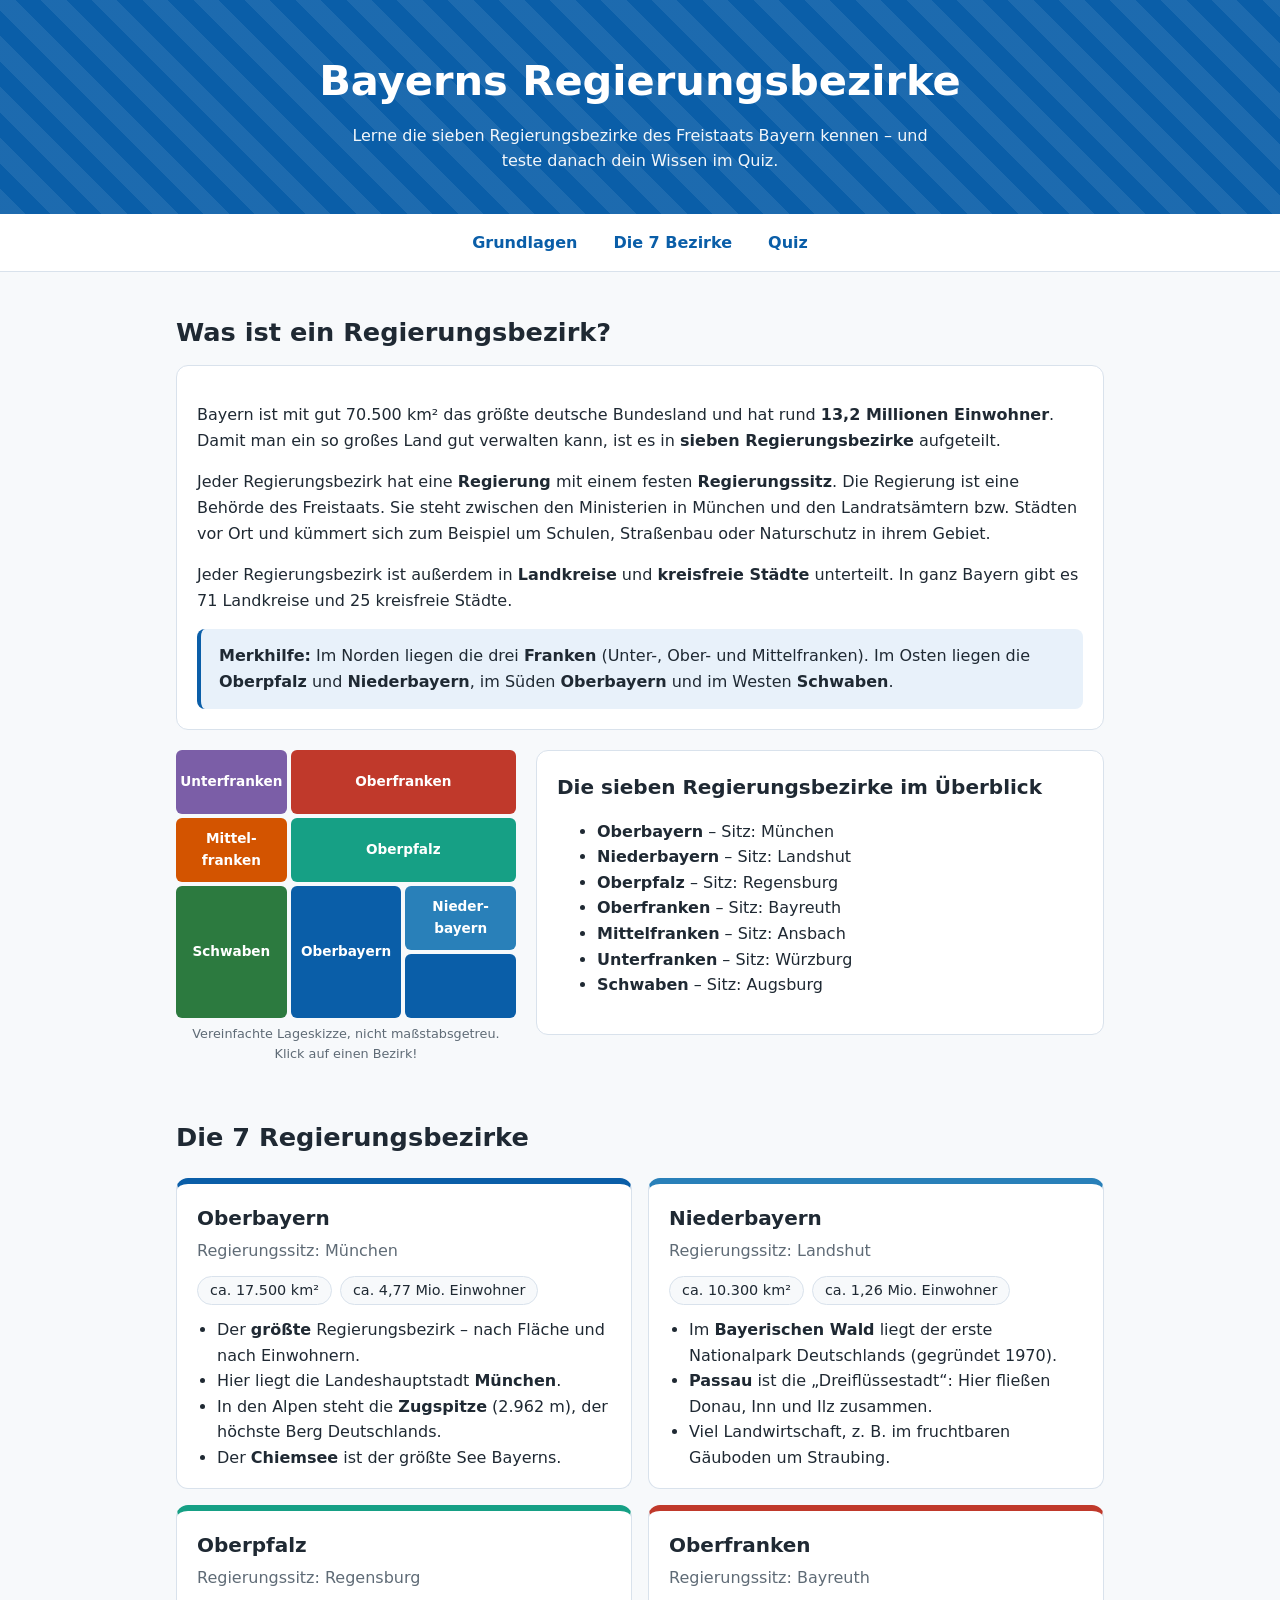
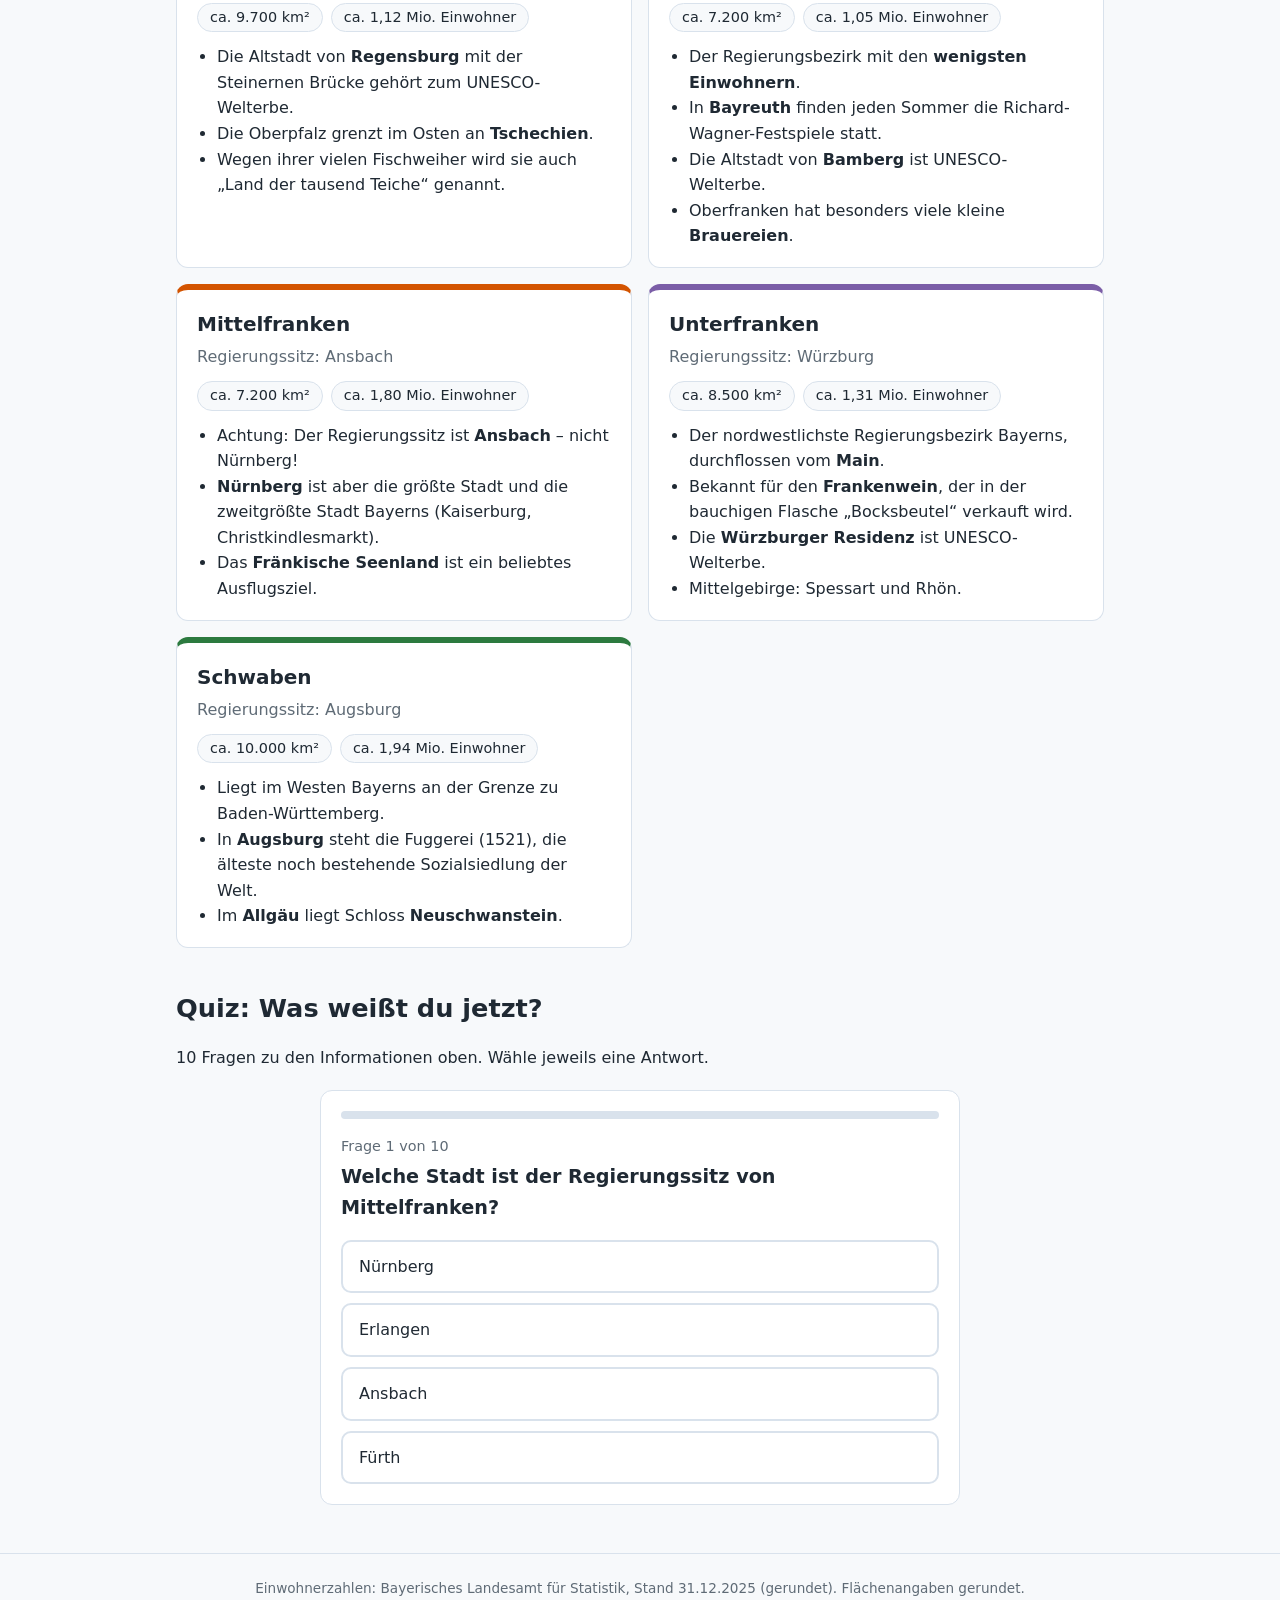
==== index.html @ 57250acf "Rename RegBez.html to index.html" ====
<!DOCTYPE html>
<html lang="de">
<head>
<meta charset="UTF-8">
<meta name="viewport" content="width=device-width, initial-scale=1">
<title>Bayerns Regierungsbezirke</title>
<style>
  :root {
    --blau: #0a5ea8;
    --blau-hell: #e8f1fa;
    --text: #1f2933;
    --grau: #5f6b76;
    --rand: #d9e2ec;
    --hintergrund: #f7f9fb;
    --karte: #ffffff;
    --richtig: #1e8e3e;
    --richtig-hell: #e6f4ea;
    --falsch: #c5221f;
    --falsch-hell: #fce8e6;
  }
  * { box-sizing: border-box; }
  body {
    margin: 0;
    font-family: system-ui, -apple-system, "Segoe UI", Roboto, sans-serif;
    color: var(--text);
    background: var(--hintergrund);
    line-height: 1.6;
  }
  header {
    background: var(--blau);
    background-image: repeating-linear-gradient(45deg, rgba(255,255,255,.08) 0 18px, transparent 18px 36px);
    color: #fff;
    padding: 48px 16px 40px;
    text-align: center;
  }
  header h1 { margin: 0 0 8px; font-size: clamp(1.8rem, 5vw, 2.6rem); }
  header p { margin: 0 auto; max-width: 620px; opacity: .95; }
  nav {
    position: sticky; top: 0; z-index: 10;
    background: #fff; border-bottom: 1px solid var(--rand);
    display: flex; justify-content: center; gap: 8px; padding: 10px 16px;
  }
  nav a {
    color: var(--blau); text-decoration: none; font-weight: 600;
    padding: 6px 14px; border-radius: 999px;
  }
  nav a:hover { background: var(--blau-hell); }
  main { max-width: 960px; margin: 0 auto; padding: 0 16px 48px; }
  section { padding-top: 40px; }
  h2 { font-size: 1.6rem; margin: 0 0 12px; }
  h3 { margin: 0 0 4px; font-size: 1.25rem; }
  .box {
    background: var(--karte); border: 1px solid var(--rand);
    border-radius: 12px; padding: 20px;
  }
  .merke {
    background: var(--blau-hell); border-left: 4px solid var(--blau);
    border-radius: 8px; padding: 14px 18px; margin-top: 16px;
  }

  /* Lageskizze */
  .skizze-wrap { display: grid; gap: 20px; grid-template-columns: 1fr; margin-top: 20px; }
  @media (min-width: 720px) { .skizze-wrap { grid-template-columns: 340px 1fr; align-items: start; } }
  .skizze {
    display: grid; grid-template-columns: repeat(3, 1fr); grid-template-rows: repeat(4, 64px);
    gap: 4px; max-width: 340px; margin: 0 auto; width: 100%;
  }
  .skizze a {
    display: flex; align-items: center; justify-content: center; text-align: center;
    color: #fff; text-decoration: none; font-weight: 600; font-size: .85rem;
    border-radius: 6px; padding: 4px; transition: transform .15s, filter .15s;
  }
  .skizze a:hover { transform: scale(1.03); filter: brightness(1.1); }
  .uf { background: #7b5ea7; grid-area: 1 / 1 / 2 / 2; }
  .of { background: #c0392b; grid-area: 1 / 2 / 2 / 4; }
  .mf { background: #d35400; grid-area: 2 / 1 / 3 / 2; }
  .opf { background: #16a085; grid-area: 2 / 2 / 3 / 4; }
  .sw { background: #2c7a3f; grid-area: 3 / 1 / 5 / 2; }
  .obb { background: #0a5ea8; grid-area: 3 / 2 / 5 / 3; }
  .nb { background: #2980b9; grid-area: 3 / 3 / 4 / 4; }
  .obb2 { background: #0a5ea8; grid-area: 4 / 3 / 5 / 4; }
  .skizze-hinweis { font-size: .8rem; color: var(--grau); text-align: center; margin-top: 6px; }

  /* Karten der Bezirke */
  .bezirke { display: grid; gap: 16px; grid-template-columns: 1fr; margin-top: 20px; }
  @media (min-width: 720px) { .bezirke { grid-template-columns: 1fr 1fr; } }
  .bezirk {
    background: var(--karte); border: 1px solid var(--rand); border-radius: 12px;
    padding: 18px 20px; border-top: 6px solid var(--farbe, var(--blau));
    scroll-margin-top: 70px;
  }
  .bezirk .sitz { color: var(--grau); margin: 0 0 12px; }
  .fakten { display: flex; flex-wrap: wrap; gap: 8px; margin: 0 0 12px; padding: 0; list-style: none; }
  .fakten li { background: var(--hintergrund); border: 1px solid var(--rand); border-radius: 999px; padding: 2px 12px; font-size: .9rem; }
  .bezirk ul.punkte { margin: 0; padding-left: 20px; }

  /* Quiz */
  .quiz { max-width: 640px; margin: 20px auto 0; }
  .fortschritt { height: 8px; background: var(--rand); border-radius: 999px; overflow: hidden; margin-bottom: 16px; }
  .fortschritt div { height: 100%; background: var(--blau); width: 0; transition: width .3s; }
  .frage-nr { color: var(--grau); font-size: .9rem; margin: 0 0 4px; }
  .frage { font-size: 1.2rem; font-weight: 600; margin: 0 0 16px; }
  .antworten { display: grid; gap: 10px; }
  .antworten button {
    font: inherit; text-align: left; padding: 12px 16px; border-radius: 10px;
    border: 2px solid var(--rand); background: #fff; cursor: pointer; color: var(--text);
  }
  .antworten button:hover:not(:disabled) { border-color: var(--blau); background: var(--blau-hell); }
  .antworten button:disabled { cursor: default; }
  .antworten button.richtig { border-color: var(--richtig); background: var(--richtig-hell); }
  .antworten button.falsch { border-color: var(--falsch); background: var(--falsch-hell); }
  .rueckmeldung { margin-top: 14px; padding: 12px 16px; border-radius: 10px; display: none; }
  .rueckmeldung.richtig { display: block; background: var(--richtig-hell); }
  .rueckmeldung.falsch { display: block; background: var(--falsch-hell); }
  .knopf {
    font: inherit; font-weight: 600; margin-top: 16px; padding: 10px 22px;
    border: none; border-radius: 10px; background: var(--blau); color: #fff; cursor: pointer;
  }
  .knopf:hover { filter: brightness(1.1); }
  .ergebnis { text-align: center; }
  .ergebnis .punkte-gross { font-size: 3rem; font-weight: 700; color: var(--blau); margin: 8px 0; }

  footer { text-align: center; color: var(--grau); font-size: .85rem; padding: 24px 16px 40px; border-top: 1px solid var(--rand); }
</style>
</head>
<body>

<header>
  <h1>Bayerns Regierungsbezirke</h1>
  <p>Lerne die sieben Regierungsbezirke des Freistaats Bayern kennen – und teste danach dein Wissen im Quiz.</p>
</header>

<nav>
  <a href="#grundlagen">Grundlagen</a>
  <a href="#bezirke">Die 7 Bezirke</a>
  <a href="#quiz">Quiz</a>
</nav>

<main>

  <!-- 1. Grundlagen -->
  <section id="grundlagen">
    <h2>Was ist ein Regierungsbezirk?</h2>
    <div class="box">
      <p>Bayern ist mit gut 70.500 km² das größte deutsche Bundesland und hat rund <strong>13,2 Millionen Einwohner</strong>. Damit man ein so großes Land gut verwalten kann, ist es in <strong>sieben Regierungsbezirke</strong> aufgeteilt.</p>
      <p>Jeder Regierungsbezirk hat eine <strong>Regierung</strong> mit einem festen <strong>Regierungssitz</strong>. Die Regierung ist eine Behörde des Freistaats. Sie steht zwischen den Ministerien in München und den Landratsämtern bzw. Städten vor Ort und kümmert sich zum Beispiel um Schulen, Straßenbau oder Naturschutz in ihrem Gebiet.</p>
      <p>Jeder Regierungsbezirk ist außerdem in <strong>Landkreise</strong> und <strong>kreisfreie Städte</strong> unterteilt. In ganz Bayern gibt es 71 Landkreise und 25 kreisfreie Städte.</p>
      <div class="merke">
        <strong>Merkhilfe:</strong> Im Norden liegen die drei <strong>Franken</strong> (Unter-, Ober- und Mittelfranken). Im Osten liegen die <strong>Oberpfalz</strong> und <strong>Niederbayern</strong>, im Süden <strong>Oberbayern</strong> und im Westen <strong>Schwaben</strong>.
      </div>
    </div>

    <div class="skizze-wrap">
      <div>
        <div class="skizze" aria-label="Vereinfachte Lageskizze der Regierungsbezirke">
          <a class="uf" href="#unterfranken">Unter&shy;franken</a>
          <a class="of" href="#oberfranken">Oberfranken</a>
          <a class="mf" href="#mittelfranken">Mittel&shy;franken</a>
          <a class="opf" href="#oberpfalz">Oberpfalz</a>
          <a class="sw" href="#schwaben">Schwaben</a>
          <a class="obb" href="#oberbayern">Ober&shy;bayern</a>
          <a class="nb" href="#niederbayern">Nieder&shy;bayern</a>
          <a class="obb2" href="#oberbayern" aria-label="Oberbayern (Südosten)"></a>
        </div>
        <p class="skizze-hinweis">Vereinfachte Lageskizze, nicht maßstabsgetreu. Klick auf einen Bezirk!</p>
      </div>
      <div class="box">
        <h3>Die sieben Regierungsbezirke im Überblick</h3>
        <ul>
          <li><strong>Oberbayern</strong> – Sitz: München</li>
          <li><strong>Niederbayern</strong> – Sitz: Landshut</li>
          <li><strong>Oberpfalz</strong> – Sitz: Regensburg</li>
          <li><strong>Oberfranken</strong> – Sitz: Bayreuth</li>
          <li><strong>Mittelfranken</strong> – Sitz: Ansbach</li>
          <li><strong>Unterfranken</strong> – Sitz: Würzburg</li>
          <li><strong>Schwaben</strong> – Sitz: Augsburg</li>
        </ul>
      </div>
    </div>
  </section>

  <!-- 2. Die Bezirke -->
  <section id="bezirke">
    <h2>Die 7 Regierungsbezirke</h2>
    <div class="bezirke">

      <article class="bezirk" id="oberbayern" style="--farbe:#0a5ea8">
        <h3>Oberbayern</h3>
        <p class="sitz">Regierungssitz: München</p>
        <ul class="fakten">
          <li>ca. 17.500 km²</li>
          <li>ca. 4,77 Mio. Einwohner</li>
        </ul>
        <ul class="punkte">
          <li>Der <strong>größte</strong> Regierungsbezirk – nach Fläche und nach Einwohnern.</li>
          <li>Hier liegt die Landeshauptstadt <strong>München</strong>.</li>
          <li>In den Alpen steht die <strong>Zugspitze</strong> (2.962 m), der höchste Berg Deutschlands.</li>
          <li>Der <strong>Chiemsee</strong> ist der größte See Bayerns.</li>
        </ul>
      </article>

      <article class="bezirk" id="niederbayern" style="--farbe:#2980b9">
        <h3>Niederbayern</h3>
        <p class="sitz">Regierungssitz: Landshut</p>
        <ul class="fakten">
          <li>ca. 10.300 km²</li>
          <li>ca. 1,26 Mio. Einwohner</li>
        </ul>
        <ul class="punkte">
          <li>Im <strong>Bayerischen Wald</strong> liegt der erste Nationalpark Deutschlands (gegründet 1970).</li>
          <li><strong>Passau</strong> ist die „Dreiflüssestadt“: Hier fließen Donau, Inn und Ilz zusammen.</li>
          <li>Viel Landwirtschaft, z. B. im fruchtbaren Gäuboden um Straubing.</li>
        </ul>
      </article>

      <article class="bezirk" id="oberpfalz" style="--farbe:#16a085">
        <h3>Oberpfalz</h3>
        <p class="sitz">Regierungssitz: Regensburg</p>
        <ul class="fakten">
          <li>ca. 9.700 km²</li>
          <li>ca. 1,12 Mio. Einwohner</li>
        </ul>
        <ul class="punkte">
          <li>Die Altstadt von <strong>Regensburg</strong> mit der Steinernen Brücke gehört zum UNESCO-Welterbe.</li>
          <li>Die Oberpfalz grenzt im Osten an <strong>Tschechien</strong>.</li>
          <li>Wegen ihrer vielen Fischweiher wird sie auch „Land der tausend Teiche“ genannt.</li>
        </ul>
      </article>

      <article class="bezirk" id="oberfranken" style="--farbe:#c0392b">
        <h3>Oberfranken</h3>
        <p class="sitz">Regierungssitz: Bayreuth</p>
        <ul class="fakten">
          <li>ca. 7.200 km²</li>
          <li>ca. 1,05 Mio. Einwohner</li>
        </ul>
        <ul class="punkte">
          <li>Der Regierungsbezirk mit den <strong>wenigsten Einwohnern</strong>.</li>
          <li>In <strong>Bayreuth</strong> finden jeden Sommer die Richard-Wagner-Festspiele statt.</li>
          <li>Die Altstadt von <strong>Bamberg</strong> ist UNESCO-Welterbe.</li>
          <li>Oberfranken hat besonders viele kleine <strong>Brauereien</strong>.</li>
        </ul>
      </article>

      <article class="bezirk" id="mittelfranken" style="--farbe:#d35400">
        <h3>Mittelfranken</h3>
        <p class="sitz">Regierungssitz: Ansbach</p>
        <ul class="fakten">
          <li>ca. 7.200 km²</li>
          <li>ca. 1,80 Mio. Einwohner</li>
        </ul>
        <ul class="punkte">
          <li>Achtung: Der Regierungssitz ist <strong>Ansbach</strong> – nicht Nürnberg!</li>
          <li><strong>Nürnberg</strong> ist aber die größte Stadt und die zweitgrößte Stadt Bayerns (Kaiserburg, Christkindlesmarkt).</li>
          <li>Das <strong>Fränkische Seenland</strong> ist ein beliebtes Ausflugsziel.</li>
        </ul>
      </article>

      <article class="bezirk" id="unterfranken" style="--farbe:#7b5ea7">
        <h3>Unterfranken</h3>
        <p class="sitz">Regierungssitz: Würzburg</p>
        <ul class="fakten">
          <li>ca. 8.500 km²</li>
          <li>ca. 1,31 Mio. Einwohner</li>
        </ul>
        <ul class="punkte">
          <li>Der nordwestlichste Regierungsbezirk Bayerns, durchflossen vom <strong>Main</strong>.</li>
          <li>Bekannt für den <strong>Frankenwein</strong>, der in der bauchigen Flasche „Bocksbeutel“ verkauft wird.</li>
          <li>Die <strong>Würzburger Residenz</strong> ist UNESCO-Welterbe.</li>
          <li>Mittelgebirge: Spessart und Rhön.</li>
        </ul>
      </article>

      <article class="bezirk" id="schwaben" style="--farbe:#2c7a3f">
        <h3>Schwaben</h3>
        <p class="sitz">Regierungssitz: Augsburg</p>
        <ul class="fakten">
          <li>ca. 10.000 km²</li>
          <li>ca. 1,94 Mio. Einwohner</li>
        </ul>
        <ul class="punkte">
          <li>Liegt im Westen Bayerns an der Grenze zu Baden-Württemberg.</li>
          <li>In <strong>Augsburg</strong> steht die Fuggerei (1521), die älteste noch bestehende Sozialsiedlung der Welt.</li>
          <li>Im <strong>Allgäu</strong> liegt Schloss <strong>Neuschwanstein</strong>.</li>
        </ul>
      </article>

    </div>
  </section>

  <!-- 3. Quiz -->
  <section id="quiz">
    <h2>Quiz: Was weißt du jetzt?</h2>
    <p>10 Fragen zu den Informationen oben. Wähle jeweils eine Antwort.</p>
    <div class="quiz box" id="quiz-box"></div>
  </section>

</main>

<footer>
  Einwohnerzahlen: Bayerisches Landesamt für Statistik, Stand 31.12.2025 (gerundet). Flächenangaben gerundet.
</footer>

<script>
  const fragen = [
    {
      frage: "Wie viele Regierungsbezirke hat Bayern?",
      antworten: ["5", "7", "9", "10"],
      richtig: 1,
      erklaerung: "Bayern hat sieben Regierungsbezirke."
    },
    {
      frage: "Welche Stadt ist der Regierungssitz von Mittelfranken?",
      antworten: ["Nürnberg", "Erlangen", "Ansbach", "Fürth"],
      richtig: 2,
      erklaerung: "Der Regierungssitz ist Ansbach – auch wenn Nürnberg die größte Stadt ist."
    },
    {
      frage: "Welcher Regierungsbezirk ist der größte (nach Fläche und Einwohnern)?",
      antworten: ["Schwaben", "Niederbayern", "Mittelfranken", "Oberbayern"],
      richtig: 3,
      erklaerung: "Oberbayern ist mit ca. 17.500 km² und rund 4,77 Mio. Einwohnern der größte Bezirk."
    },
    {
      frage: "Regensburg ist der Regierungssitz von …",
      antworten: ["Niederbayern", "Oberpfalz", "Oberfranken", "Oberbayern"],
      richtig: 1,
      erklaerung: "Regensburg ist der Sitz der Regierung der Oberpfalz."
    },
    {
      frage: "Welcher Regierungsbezirk ist für den Frankenwein im „Bocksbeutel“ bekannt?",
      antworten: ["Unterfranken", "Oberfranken", "Schwaben", "Oberpfalz"],
      richtig: 0,
      erklaerung: "Der Frankenwein wächst vor allem am Main in Unterfranken."
    },
    {
      frage: "In welchem Regierungsbezirk liegt Schloss Neuschwanstein?",
      antworten: ["Oberbayern", "Niederbayern", "Schwaben", "Mittelfranken"],
      richtig: 2,
      erklaerung: "Neuschwanstein liegt im Allgäu – und das gehört zu Schwaben."
    },
    {
      frage: "Welche Stadt ist der Regierungssitz von Oberfranken?",
      antworten: ["Bamberg", "Bayreuth", "Coburg", "Hof"],
      richtig: 1,
      erklaerung: "Regierungssitz ist Bayreuth, die Stadt der Richard-Wagner-Festspiele."
    },
    {
      frage: "In welchem Regierungsbezirk liegt der erste Nationalpark Deutschlands?",
      antworten: ["Oberbayern", "Oberpfalz", "Unterfranken", "Niederbayern"],
      richtig: 3,
      erklaerung: "Der Nationalpark Bayerischer Wald (1970) liegt in Niederbayern."
    },
    {
      frage: "Welche Stadt ist der Regierungssitz von Niederbayern?",
      antworten: ["Passau", "Straubing", "Landshut", "Deggendorf"],
      richtig: 2,
      erklaerung: "Der Regierungssitz von Niederbayern ist Landshut."
    },
    {
      frage: "Wie viele Regierungsbezirke tragen „Franken“ im Namen?",
      antworten: ["2", "3", "4", "1"],
      richtig: 1,
      erklaerung: "Drei: Unterfranken, Oberfranken und Mittelfranken."
    }
  ];

  const box = document.getElementById("quiz-box");
  let reihenfolge = [];
  let index = 0;
  let punkte = 0;

  function mischen(liste) {
    const kopie = liste.slice();
    for (let i = kopie.length - 1; i > 0; i--) {
      const j = Math.floor(Math.random() * (i + 1));
      [kopie[i], kopie[j]] = [kopie[j], kopie[i]];
    }
    return kopie;
  }

  function starten() {
    reihenfolge = mischen(fragen);
    index = 0;
    punkte = 0;
    zeigeFrage();
  }

  function zeigeFrage() {
    const f = reihenfolge[index];
    const prozent = (index / reihenfolge.length) * 100;
    box.innerHTML = `
      <div class="fortschritt"><div style="width:${prozent}%"></div></div>
      <p class="frage-nr">Frage ${index + 1} von ${reihenfolge.length}</p>
      <p class="frage">${f.frage}</p>
      <div class="antworten">
        ${f.antworten.map((a, i) => `<button data-i="${i}">${a}</button>`).join("")}
      </div>
      <div class="rueckmeldung" id="rueckmeldung"></div>
    `;
    box.querySelectorAll(".antworten button").forEach(btn => {
      btn.addEventListener("click", () => antworten(Number(btn.dataset.i)));
    });
  }

  function antworten(gewaehlt) {
    const f = reihenfolge[index];
    const knoepfe = box.querySelectorAll(".antworten button");
    knoepfe.forEach(b => b.disabled = true);
    knoepfe[f.richtig].classList.add("richtig");

    const rm = document.getElementById("rueckmeldung");
    if (gewaehlt === f.richtig) {
      punkte++;
      rm.className = "rueckmeldung richtig";
      rm.innerHTML = "<strong>Richtig!</strong> " + f.erklaerung;
    } else {
      knoepfe[gewaehlt].classList.add("falsch");
      rm.className = "rueckmeldung falsch";
      rm.innerHTML = "<strong>Leider falsch.</strong> " + f.erklaerung;
    }

    const weiter = document.createElement("button");
    weiter.className = "knopf";
    weiter.textContent = index < reihenfolge.length - 1 ? "Nächste Frage" : "Ergebnis anzeigen";
    weiter.addEventListener("click", () => {
      index++;
      if (index < reihenfolge.length) zeigeFrage(); else zeigeErgebnis();
    });
    box.appendChild(weiter);
  }

  function zeigeErgebnis() {
    let text;
    if (punkte === reihenfolge.length) text = "Perfekt! Du kennst Bayerns Regierungsbezirke ganz genau.";
    else if (punkte >= 7) text = "Sehr gut! Schau dir die Fragen, die du nicht wusstest, noch einmal oben an.";
    else if (punkte >= 4) text = "Gar nicht schlecht! Lies die Infos oben noch einmal und versuch es erneut.";
    else text = "Das war erst der Anfang. Lies die Infos oben in Ruhe durch und starte dann das Quiz neu.";

    box.innerHTML = `
      <div class="fortschritt"><div style="width:100%"></div></div>
      <div class="ergebnis">
        <p>Dein Ergebnis</p>
        <p class="punkte-gross">${punkte} / ${reihenfolge.length}</p>
        <p>${text}</p>
        <button class="knopf" id="neustart">Quiz neu starten</button>
      </div>
    `;
    document.getElementById("neustart").addEventListener("click", starten);
  }

  starten();
</script>
</body>
</html>
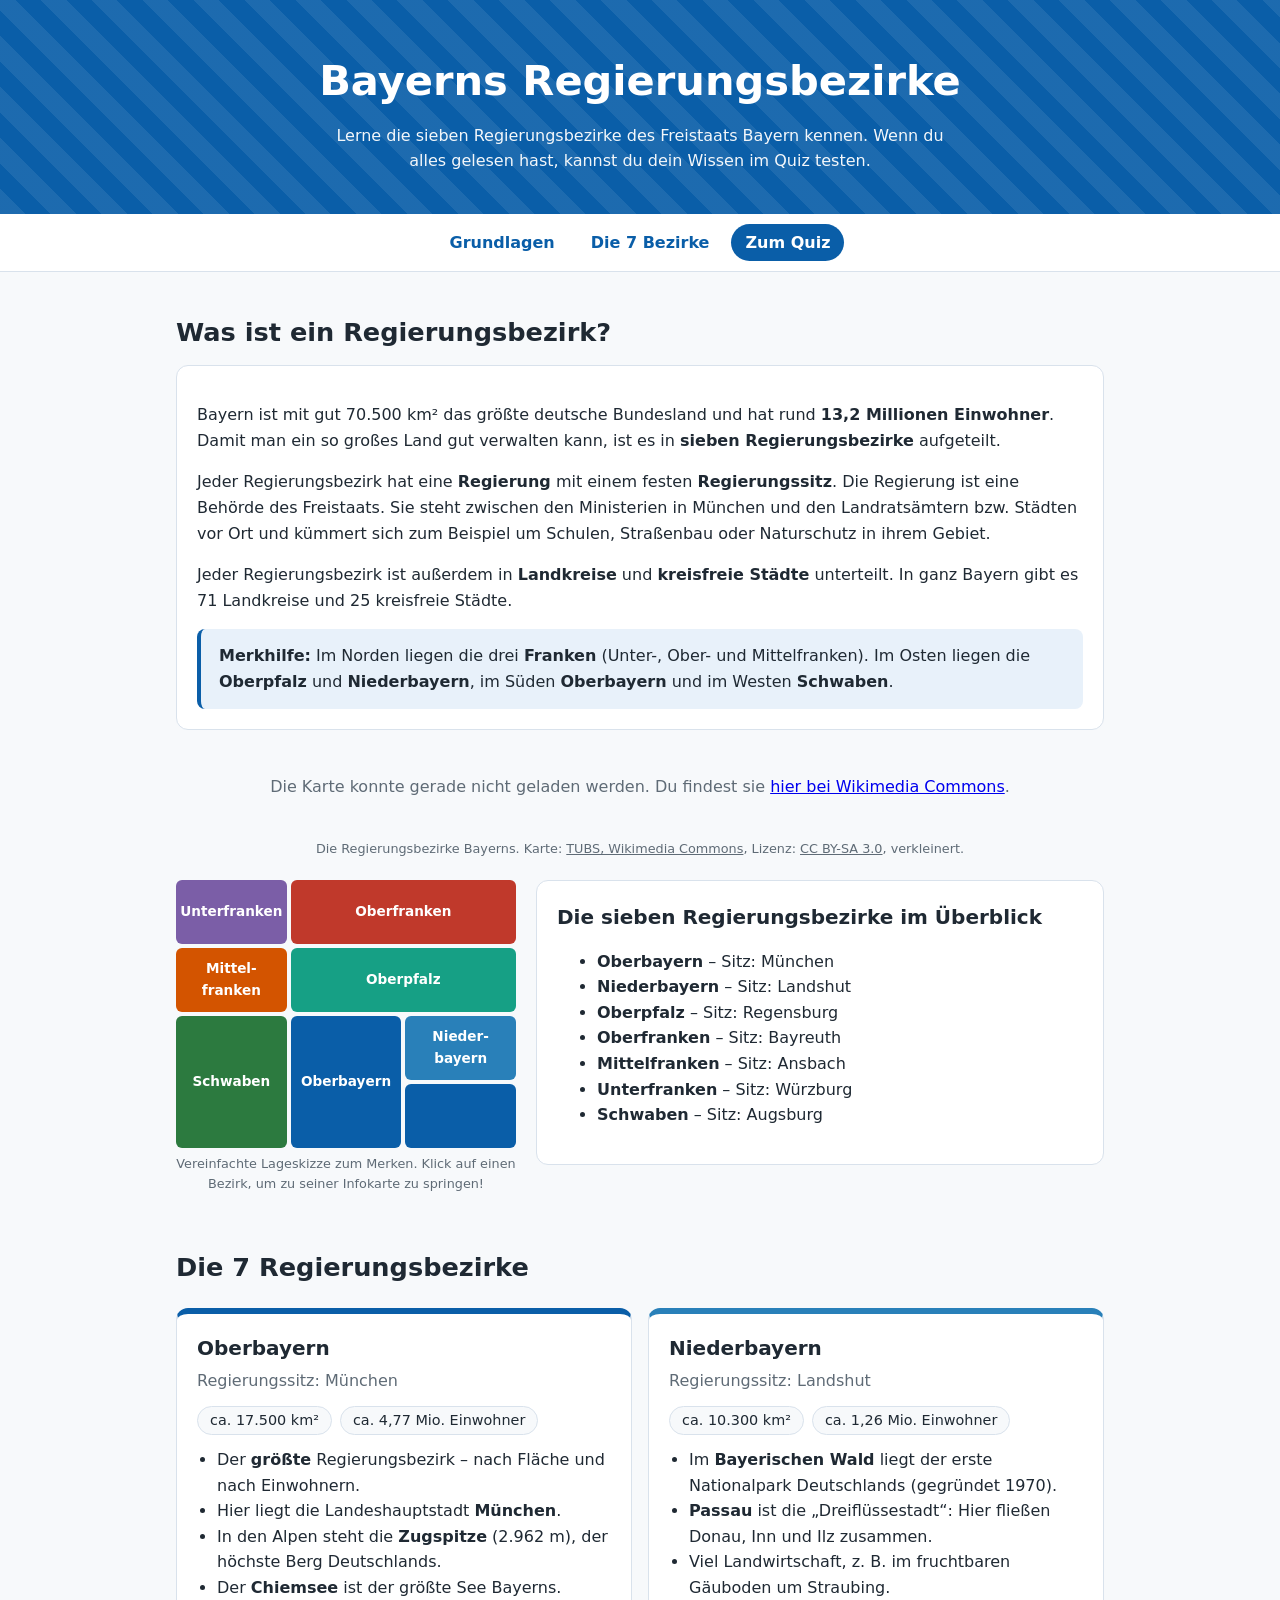
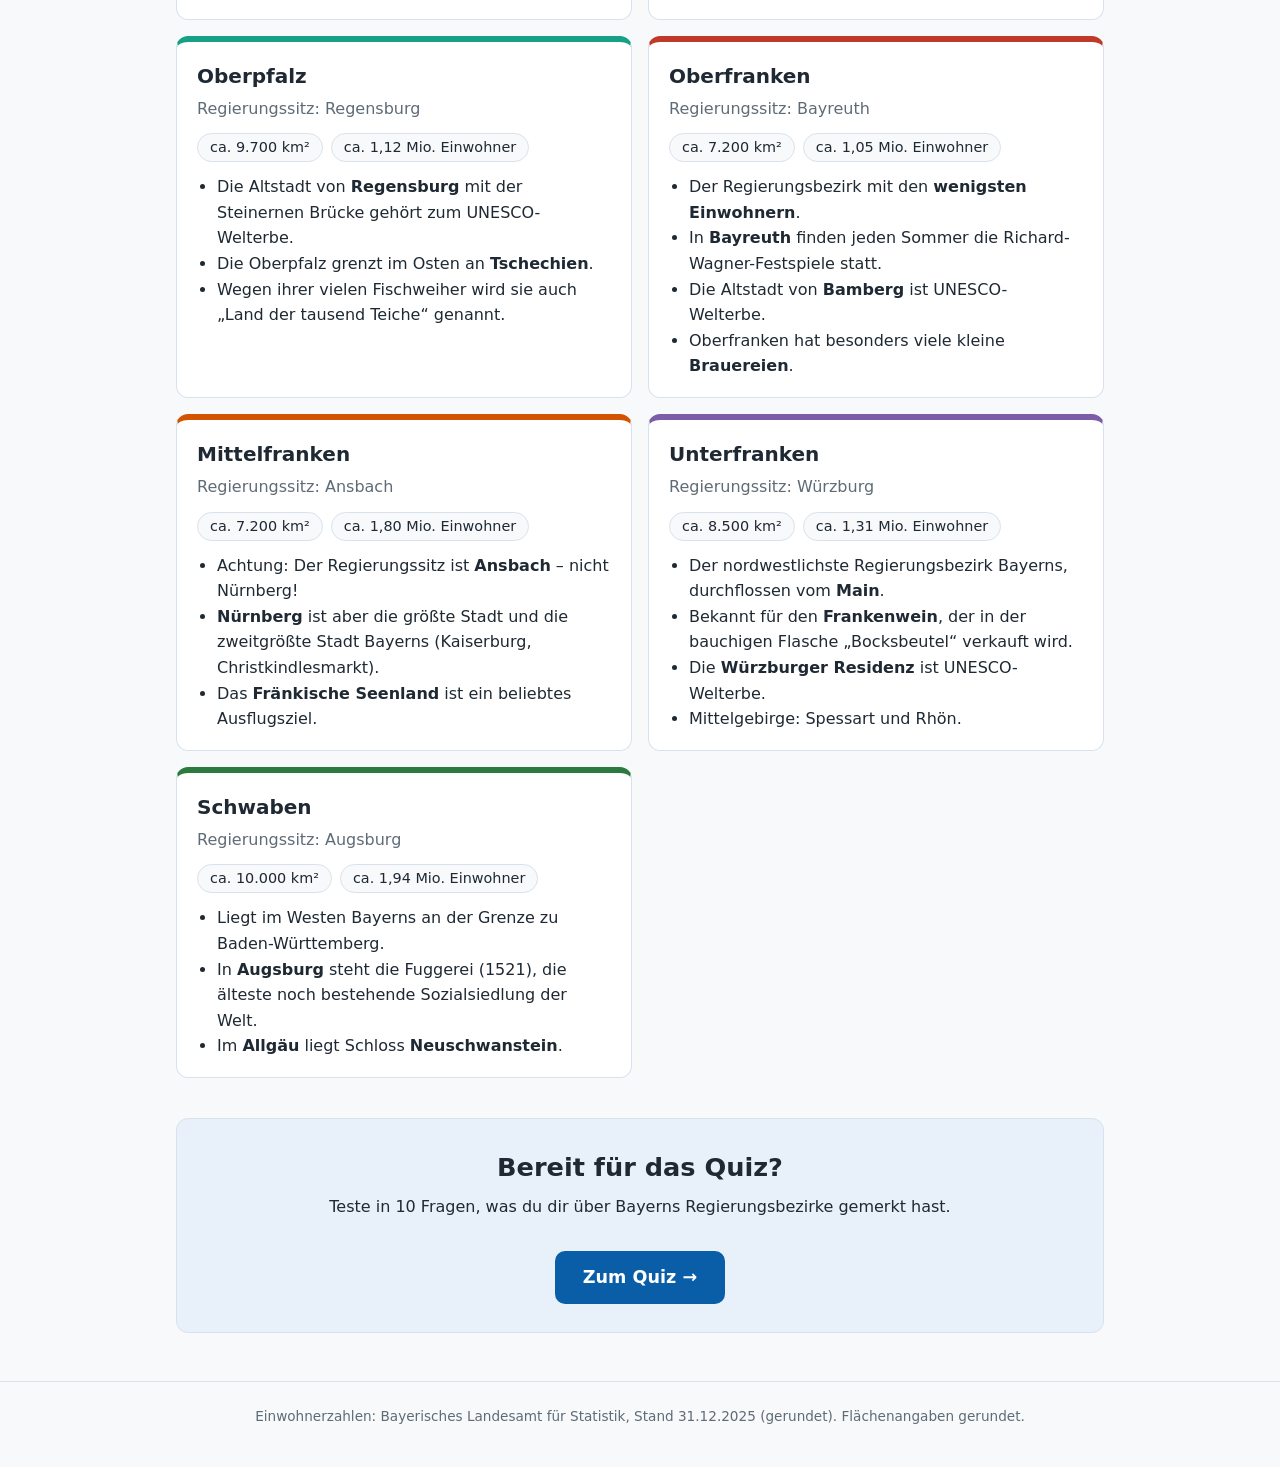
==== commit 24406fff: "Add files via upload" ====
--- a/index.html
+++ b/index.html
@@ -4,136 +4,20 @@
 <meta charset="UTF-8">
 <meta name="viewport" content="width=device-width, initial-scale=1">
 <title>Bayerns Regierungsbezirke</title>
-<style>
-  :root {
-    --blau: #0a5ea8;
-    --blau-hell: #e8f1fa;
-    --text: #1f2933;
-    --grau: #5f6b76;
-    --rand: #d9e2ec;
-    --hintergrund: #f7f9fb;
-    --karte: #ffffff;
-    --richtig: #1e8e3e;
-    --richtig-hell: #e6f4ea;
-    --falsch: #c5221f;
-    --falsch-hell: #fce8e6;
-  }
-  * { box-sizing: border-box; }
-  body {
-    margin: 0;
-    font-family: system-ui, -apple-system, "Segoe UI", Roboto, sans-serif;
-    color: var(--text);
-    background: var(--hintergrund);
-    line-height: 1.6;
-  }
-  header {
-    background: var(--blau);
-    background-image: repeating-linear-gradient(45deg, rgba(255,255,255,.08) 0 18px, transparent 18px 36px);
-    color: #fff;
-    padding: 48px 16px 40px;
-    text-align: center;
-  }
-  header h1 { margin: 0 0 8px; font-size: clamp(1.8rem, 5vw, 2.6rem); }
-  header p { margin: 0 auto; max-width: 620px; opacity: .95; }
-  nav {
-    position: sticky; top: 0; z-index: 10;
-    background: #fff; border-bottom: 1px solid var(--rand);
-    display: flex; justify-content: center; gap: 8px; padding: 10px 16px;
-  }
-  nav a {
-    color: var(--blau); text-decoration: none; font-weight: 600;
-    padding: 6px 14px; border-radius: 999px;
-  }
-  nav a:hover { background: var(--blau-hell); }
-  main { max-width: 960px; margin: 0 auto; padding: 0 16px 48px; }
-  section { padding-top: 40px; }
-  h2 { font-size: 1.6rem; margin: 0 0 12px; }
-  h3 { margin: 0 0 4px; font-size: 1.25rem; }
-  .box {
-    background: var(--karte); border: 1px solid var(--rand);
-    border-radius: 12px; padding: 20px;
-  }
-  .merke {
-    background: var(--blau-hell); border-left: 4px solid var(--blau);
-    border-radius: 8px; padding: 14px 18px; margin-top: 16px;
-  }
-
-  /* Lageskizze */
-  .skizze-wrap { display: grid; gap: 20px; grid-template-columns: 1fr; margin-top: 20px; }
-  @media (min-width: 720px) { .skizze-wrap { grid-template-columns: 340px 1fr; align-items: start; } }
-  .skizze {
-    display: grid; grid-template-columns: repeat(3, 1fr); grid-template-rows: repeat(4, 64px);
-    gap: 4px; max-width: 340px; margin: 0 auto; width: 100%;
-  }
-  .skizze a {
-    display: flex; align-items: center; justify-content: center; text-align: center;
-    color: #fff; text-decoration: none; font-weight: 600; font-size: .85rem;
-    border-radius: 6px; padding: 4px; transition: transform .15s, filter .15s;
-  }
-  .skizze a:hover { transform: scale(1.03); filter: brightness(1.1); }
-  .uf { background: #7b5ea7; grid-area: 1 / 1 / 2 / 2; }
-  .of { background: #c0392b; grid-area: 1 / 2 / 2 / 4; }
-  .mf { background: #d35400; grid-area: 2 / 1 / 3 / 2; }
-  .opf { background: #16a085; grid-area: 2 / 2 / 3 / 4; }
-  .sw { background: #2c7a3f; grid-area: 3 / 1 / 5 / 2; }
-  .obb { background: #0a5ea8; grid-area: 3 / 2 / 5 / 3; }
-  .nb { background: #2980b9; grid-area: 3 / 3 / 4 / 4; }
-  .obb2 { background: #0a5ea8; grid-area: 4 / 3 / 5 / 4; }
-  .skizze-hinweis { font-size: .8rem; color: var(--grau); text-align: center; margin-top: 6px; }
-
-  /* Karten der Bezirke */
-  .bezirke { display: grid; gap: 16px; grid-template-columns: 1fr; margin-top: 20px; }
-  @media (min-width: 720px) { .bezirke { grid-template-columns: 1fr 1fr; } }
-  .bezirk {
-    background: var(--karte); border: 1px solid var(--rand); border-radius: 12px;
-    padding: 18px 20px; border-top: 6px solid var(--farbe, var(--blau));
-    scroll-margin-top: 70px;
-  }
-  .bezirk .sitz { color: var(--grau); margin: 0 0 12px; }
-  .fakten { display: flex; flex-wrap: wrap; gap: 8px; margin: 0 0 12px; padding: 0; list-style: none; }
-  .fakten li { background: var(--hintergrund); border: 1px solid var(--rand); border-radius: 999px; padding: 2px 12px; font-size: .9rem; }
-  .bezirk ul.punkte { margin: 0; padding-left: 20px; }
-
-  /* Quiz */
-  .quiz { max-width: 640px; margin: 20px auto 0; }
-  .fortschritt { height: 8px; background: var(--rand); border-radius: 999px; overflow: hidden; margin-bottom: 16px; }
-  .fortschritt div { height: 100%; background: var(--blau); width: 0; transition: width .3s; }
-  .frage-nr { color: var(--grau); font-size: .9rem; margin: 0 0 4px; }
-  .frage { font-size: 1.2rem; font-weight: 600; margin: 0 0 16px; }
-  .antworten { display: grid; gap: 10px; }
-  .antworten button {
-    font: inherit; text-align: left; padding: 12px 16px; border-radius: 10px;
-    border: 2px solid var(--rand); background: #fff; cursor: pointer; color: var(--text);
-  }
-  .antworten button:hover:not(:disabled) { border-color: var(--blau); background: var(--blau-hell); }
-  .antworten button:disabled { cursor: default; }
-  .antworten button.richtig { border-color: var(--richtig); background: var(--richtig-hell); }
-  .antworten button.falsch { border-color: var(--falsch); background: var(--falsch-hell); }
-  .rueckmeldung { margin-top: 14px; padding: 12px 16px; border-radius: 10px; display: none; }
-  .rueckmeldung.richtig { display: block; background: var(--richtig-hell); }
-  .rueckmeldung.falsch { display: block; background: var(--falsch-hell); }
-  .knopf {
-    font: inherit; font-weight: 600; margin-top: 16px; padding: 10px 22px;
-    border: none; border-radius: 10px; background: var(--blau); color: #fff; cursor: pointer;
-  }
-  .knopf:hover { filter: brightness(1.1); }
-  .ergebnis { text-align: center; }
-  .ergebnis .punkte-gross { font-size: 3rem; font-weight: 700; color: var(--blau); margin: 8px 0; }
-
-  footer { text-align: center; color: var(--grau); font-size: .85rem; padding: 24px 16px 40px; border-top: 1px solid var(--rand); }
-</style>
+<meta name="description" content="Lernwebsite zu den sieben Regierungsbezirken Bayerns">
+<link rel="stylesheet" href="style.css">
 </head>
 <body>
 
 <header>
   <h1>Bayerns Regierungsbezirke</h1>
-  <p>Lerne die sieben Regierungsbezirke des Freistaats Bayern kennen – und teste danach dein Wissen im Quiz.</p>
+  <p>Lerne die sieben Regierungsbezirke des Freistaats Bayern kennen. Wenn du alles gelesen hast, kannst du dein Wissen im Quiz testen.</p>
 </header>
 
 <nav>
   <a href="#grundlagen">Grundlagen</a>
   <a href="#bezirke">Die 7 Bezirke</a>
-  <a href="#quiz">Quiz</a>
+  <a class="nav-knopf" href="quiz.html">Zum Quiz</a>
 </nav>
 
 <main>
@@ -150,6 +34,12 @@
       </div>
     </div>
 
+    <figure class="karte">
+      <img src="https://upload.wikimedia.org/wikipedia/commons/thumb/e/e2/Bavaria%2C_administrative_divisions_%28government_districts_only%29_-_de_-_colored.svg/800px-Bavaria%2C_administrative_divisions_%28government_districts_only%29_-_de_-_colored.svg.png" alt="Karte von Bayern mit den sieben farbig markierten Regierungsbezirken und ihren Namen" onerror="this.style.display='none'; this.nextElementSibling.style.display='block';">
+      <p class="fehler">Die Karte konnte gerade nicht geladen werden. Du findest sie <a href="https://commons.wikimedia.org/wiki/File:Bavaria%2C_administrative_divisions_%28government_districts_only%29_-_de_-_colored.svg">hier bei Wikimedia Commons</a>.</p>
+      <figcaption>Die Regierungsbezirke Bayerns. Karte: <a href="https://commons.wikimedia.org/wiki/File:Bavaria%2C_administrative_divisions_%28government_districts_only%29_-_de_-_colored.svg">TUBS, Wikimedia Commons</a>, Lizenz: <a href="https://creativecommons.org/licenses/by-sa/3.0/deed.de">CC BY-SA 3.0</a>, verkleinert.</figcaption>
+    </figure>
+
     <div class="skizze-wrap">
       <div>
         <div class="skizze" aria-label="Vereinfachte Lageskizze der Regierungsbezirke">
@@ -162,7 +52,7 @@
           <a class="nb" href="#niederbayern">Nieder&shy;bayern</a>
           <a class="obb2" href="#oberbayern" aria-label="Oberbayern (Südosten)"></a>
         </div>
-        <p class="skizze-hinweis">Vereinfachte Lageskizze, nicht maßstabsgetreu. Klick auf einen Bezirk!</p>
+        <p class="skizze-hinweis">Vereinfachte Lageskizze zum Merken. Klick auf einen Bezirk, um zu seiner Infokarte zu springen!</p>
       </div>
       <div class="box">
         <h3>Die sieben Regierungsbezirke im Überblick</h3>
@@ -288,11 +178,11 @@
     </div>
   </section>
 
-  <!-- 3. Quiz -->
-  <section id="quiz">
-    <h2>Quiz: Was weißt du jetzt?</h2>
-    <p>10 Fragen zu den Informationen oben. Wähle jeweils eine Antwort.</p>
-    <div class="quiz box" id="quiz-box"></div>
+  <!-- 3. Weiter zum Quiz -->
+  <section class="quiz-aufruf">
+    <h2>Bereit für das Quiz?</h2>
+    <p>Teste in 10 Fragen, was du dir über Bayerns Regierungsbezirke gemerkt hast.</p>
+    <a class="knopf" href="quiz.html">Zum Quiz &rarr;</a>
   </section>
 
 </main>
@@ -301,155 +191,5 @@
   Einwohnerzahlen: Bayerisches Landesamt für Statistik, Stand 31.12.2025 (gerundet). Flächenangaben gerundet.
 </footer>
 
-<script>
-  const fragen = [
-    {
-      frage: "Wie viele Regierungsbezirke hat Bayern?",
-      antworten: ["5", "7", "9", "10"],
-      richtig: 1,
-      erklaerung: "Bayern hat sieben Regierungsbezirke."
-    },
-    {
-      frage: "Welche Stadt ist der Regierungssitz von Mittelfranken?",
-      antworten: ["Nürnberg", "Erlangen", "Ansbach", "Fürth"],
-      richtig: 2,
-      erklaerung: "Der Regierungssitz ist Ansbach – auch wenn Nürnberg die größte Stadt ist."
-    },
-    {
-      frage: "Welcher Regierungsbezirk ist der größte (nach Fläche und Einwohnern)?",
-      antworten: ["Schwaben", "Niederbayern", "Mittelfranken", "Oberbayern"],
-      richtig: 3,
-      erklaerung: "Oberbayern ist mit ca. 17.500 km² und rund 4,77 Mio. Einwohnern der größte Bezirk."
-    },
-    {
-      frage: "Regensburg ist der Regierungssitz von …",
-      antworten: ["Niederbayern", "Oberpfalz", "Oberfranken", "Oberbayern"],
-      richtig: 1,
-      erklaerung: "Regensburg ist der Sitz der Regierung der Oberpfalz."
-    },
-    {
-      frage: "Welcher Regierungsbezirk ist für den Frankenwein im „Bocksbeutel“ bekannt?",
-      antworten: ["Unterfranken", "Oberfranken", "Schwaben", "Oberpfalz"],
-      richtig: 0,
-      erklaerung: "Der Frankenwein wächst vor allem am Main in Unterfranken."
-    },
-    {
-      frage: "In welchem Regierungsbezirk liegt Schloss Neuschwanstein?",
-      antworten: ["Oberbayern", "Niederbayern", "Schwaben", "Mittelfranken"],
-      richtig: 2,
-      erklaerung: "Neuschwanstein liegt im Allgäu – und das gehört zu Schwaben."
-    },
-    {
-      frage: "Welche Stadt ist der Regierungssitz von Oberfranken?",
-      antworten: ["Bamberg", "Bayreuth", "Coburg", "Hof"],
-      richtig: 1,
-      erklaerung: "Regierungssitz ist Bayreuth, die Stadt der Richard-Wagner-Festspiele."
-    },
-    {
-      frage: "In welchem Regierungsbezirk liegt der erste Nationalpark Deutschlands?",
-      antworten: ["Oberbayern", "Oberpfalz", "Unterfranken", "Niederbayern"],
-      richtig: 3,
-      erklaerung: "Der Nationalpark Bayerischer Wald (1970) liegt in Niederbayern."
-    },
-    {
-      frage: "Welche Stadt ist der Regierungssitz von Niederbayern?",
-      antworten: ["Passau", "Straubing", "Landshut", "Deggendorf"],
-      richtig: 2,
-      erklaerung: "Der Regierungssitz von Niederbayern ist Landshut."
-    },
-    {
-      frage: "Wie viele Regierungsbezirke tragen „Franken“ im Namen?",
-      antworten: ["2", "3", "4", "1"],
-      richtig: 1,
-      erklaerung: "Drei: Unterfranken, Oberfranken und Mittelfranken."
-    }
-  ];
-
-  const box = document.getElementById("quiz-box");
-  let reihenfolge = [];
-  let index = 0;
-  let punkte = 0;
-
-  function mischen(liste) {
-    const kopie = liste.slice();
-    for (let i = kopie.length - 1; i > 0; i--) {
-      const j = Math.floor(Math.random() * (i + 1));
-      [kopie[i], kopie[j]] = [kopie[j], kopie[i]];
-    }
-    return kopie;
-  }
-
-  function starten() {
-    reihenfolge = mischen(fragen);
-    index = 0;
-    punkte = 0;
-    zeigeFrage();
-  }
-
-  function zeigeFrage() {
-    const f = reihenfolge[index];
-    const prozent = (index / reihenfolge.length) * 100;
-    box.innerHTML = `
-      <div class="fortschritt"><div style="width:${prozent}%"></div></div>
-      <p class="frage-nr">Frage ${index + 1} von ${reihenfolge.length}</p>
-      <p class="frage">${f.frage}</p>
-      <div class="antworten">
-        ${f.antworten.map((a, i) => `<button data-i="${i}">${a}</button>`).join("")}
-      </div>
-      <div class="rueckmeldung" id="rueckmeldung"></div>
-    `;
-    box.querySelectorAll(".antworten button").forEach(btn => {
-      btn.addEventListener("click", () => antworten(Number(btn.dataset.i)));
-    });
-  }
-
-  function antworten(gewaehlt) {
-    const f = reihenfolge[index];
-    const knoepfe = box.querySelectorAll(".antworten button");
-    knoepfe.forEach(b => b.disabled = true);
-    knoepfe[f.richtig].classList.add("richtig");
-
-    const rm = document.getElementById("rueckmeldung");
-    if (gewaehlt === f.richtig) {
-      punkte++;
-      rm.className = "rueckmeldung richtig";
-      rm.innerHTML = "<strong>Richtig!</strong> " + f.erklaerung;
-    } else {
-      knoepfe[gewaehlt].classList.add("falsch");
-      rm.className = "rueckmeldung falsch";
-      rm.innerHTML = "<strong>Leider falsch.</strong> " + f.erklaerung;
-    }
-
-    const weiter = document.createElement("button");
-    weiter.className = "knopf";
-    weiter.textContent = index < reihenfolge.length - 1 ? "Nächste Frage" : "Ergebnis anzeigen";
-    weiter.addEventListener("click", () => {
-      index++;
-      if (index < reihenfolge.length) zeigeFrage(); else zeigeErgebnis();
-    });
-    box.appendChild(weiter);
-  }
-
-  function zeigeErgebnis() {
-    let text;
-    if (punkte === reihenfolge.length) text = "Perfekt! Du kennst Bayerns Regierungsbezirke ganz genau.";
-    else if (punkte >= 7) text = "Sehr gut! Schau dir die Fragen, die du nicht wusstest, noch einmal oben an.";
-    else if (punkte >= 4) text = "Gar nicht schlecht! Lies die Infos oben noch einmal und versuch es erneut.";
-    else text = "Das war erst der Anfang. Lies die Infos oben in Ruhe durch und starte dann das Quiz neu.";
-
-    box.innerHTML = `
-      <div class="fortschritt"><div style="width:100%"></div></div>
-      <div class="ergebnis">
-        <p>Dein Ergebnis</p>
-        <p class="punkte-gross">${punkte} / ${reihenfolge.length}</p>
-        <p>${text}</p>
-        <button class="knopf" id="neustart">Quiz neu starten</button>
-      </div>
-    `;
-    document.getElementById("neustart").addEventListener("click", starten);
-  }
-
-  starten();
-</script>
 </body>
 </html>
--- a/style.css
+++ b/style.css
@@ -0,0 +1,137 @@
+:root {
+  --blau: #0a5ea8;
+  --blau-hell: #e8f1fa;
+  --text: #1f2933;
+  --grau: #5f6b76;
+  --rand: #d9e2ec;
+  --hintergrund: #f7f9fb;
+  --karte: #ffffff;
+  --richtig: #1e8e3e;
+  --richtig-hell: #e6f4ea;
+  --falsch: #c5221f;
+  --falsch-hell: #fce8e6;
+}
+* { box-sizing: border-box; }
+body {
+  margin: 0;
+  font-family: system-ui, -apple-system, "Segoe UI", Roboto, sans-serif;
+  color: var(--text);
+  background: var(--hintergrund);
+  line-height: 1.6;
+}
+header {
+  background: var(--blau);
+  background-image: repeating-linear-gradient(45deg, rgba(255,255,255,.08) 0 18px, transparent 18px 36px);
+  color: #fff;
+  padding: 48px 16px 40px;
+  text-align: center;
+}
+header h1 { margin: 0 0 8px; font-size: clamp(1.8rem, 5vw, 2.6rem); }
+header p { margin: 0 auto; max-width: 620px; opacity: .95; }
+nav {
+  position: sticky; top: 0; z-index: 10;
+  background: #fff; border-bottom: 1px solid var(--rand);
+  display: flex; justify-content: center; gap: 8px; padding: 10px 16px;
+}
+nav a {
+  color: var(--blau); text-decoration: none; font-weight: 600;
+  padding: 6px 14px; border-radius: 999px;
+}
+nav a:hover { background: var(--blau-hell); }
+main { max-width: 960px; margin: 0 auto; padding: 0 16px 48px; }
+section { padding-top: 40px; }
+h2 { font-size: 1.6rem; margin: 0 0 12px; }
+h3 { margin: 0 0 4px; font-size: 1.25rem; }
+.box {
+  background: var(--karte); border: 1px solid var(--rand);
+  border-radius: 12px; padding: 20px;
+}
+.merke {
+  background: var(--blau-hell); border-left: 4px solid var(--blau);
+  border-radius: 8px; padding: 14px 18px; margin-top: 16px;
+}
+
+/* Lageskizze */
+.skizze-wrap { display: grid; gap: 20px; grid-template-columns: 1fr; margin-top: 20px; }
+@media (min-width: 720px) { .skizze-wrap { grid-template-columns: 340px 1fr; align-items: start; } }
+.skizze {
+  display: grid; grid-template-columns: repeat(3, 1fr); grid-template-rows: repeat(4, 64px);
+  gap: 4px; max-width: 340px; margin: 0 auto; width: 100%;
+}
+.skizze a {
+  display: flex; align-items: center; justify-content: center; text-align: center;
+  color: #fff; text-decoration: none; font-weight: 600; font-size: .85rem;
+  border-radius: 6px; padding: 4px; transition: transform .15s, filter .15s;
+}
+.skizze a:hover { transform: scale(1.03); filter: brightness(1.1); }
+.uf { background: #7b5ea7; grid-area: 1 / 1 / 2 / 2; }
+.of { background: #c0392b; grid-area: 1 / 2 / 2 / 4; }
+.mf { background: #d35400; grid-area: 2 / 1 / 3 / 2; }
+.opf { background: #16a085; grid-area: 2 / 2 / 3 / 4; }
+.sw { background: #2c7a3f; grid-area: 3 / 1 / 5 / 2; }
+.obb { background: #0a5ea8; grid-area: 3 / 2 / 5 / 3; }
+.nb { background: #2980b9; grid-area: 3 / 3 / 4 / 4; }
+.obb2 { background: #0a5ea8; grid-area: 4 / 3 / 5 / 4; }
+.skizze-hinweis { font-size: .8rem; color: var(--grau); text-align: center; margin-top: 6px; }
+
+/* Karten der Bezirke */
+.bezirke { display: grid; gap: 16px; grid-template-columns: 1fr; margin-top: 20px; }
+@media (min-width: 720px) { .bezirke { grid-template-columns: 1fr 1fr; } }
+.bezirk {
+  background: var(--karte); border: 1px solid var(--rand); border-radius: 12px;
+  padding: 18px 20px; border-top: 6px solid var(--farbe, var(--blau));
+  scroll-margin-top: 70px;
+}
+.bezirk .sitz { color: var(--grau); margin: 0 0 12px; }
+.fakten { display: flex; flex-wrap: wrap; gap: 8px; margin: 0 0 12px; padding: 0; list-style: none; }
+.fakten li { background: var(--hintergrund); border: 1px solid var(--rand); border-radius: 999px; padding: 2px 12px; font-size: .9rem; }
+.bezirk ul.punkte { margin: 0; padding-left: 20px; }
+
+/* Quiz */
+.quiz { max-width: 640px; margin: 20px auto 0; }
+.fortschritt { height: 8px; background: var(--rand); border-radius: 999px; overflow: hidden; margin-bottom: 16px; }
+.fortschritt div { height: 100%; background: var(--blau); width: 0; transition: width .3s; }
+.frage-nr { color: var(--grau); font-size: .9rem; margin: 0 0 4px; }
+.frage { font-size: 1.2rem; font-weight: 600; margin: 0 0 16px; }
+.antworten { display: grid; gap: 10px; }
+.antworten button {
+  font: inherit; text-align: left; padding: 12px 16px; border-radius: 10px;
+  border: 2px solid var(--rand); background: #fff; cursor: pointer; color: var(--text);
+}
+.antworten button:hover:not(:disabled) { border-color: var(--blau); background: var(--blau-hell); }
+.antworten button:disabled { cursor: default; }
+.antworten button.richtig { border-color: var(--richtig); background: var(--richtig-hell); }
+.antworten button.falsch { border-color: var(--falsch); background: var(--falsch-hell); }
+.rueckmeldung { margin-top: 14px; padding: 12px 16px; border-radius: 10px; display: none; }
+.rueckmeldung.richtig { display: block; background: var(--richtig-hell); }
+.rueckmeldung.falsch { display: block; background: var(--falsch-hell); }
+.knopf {
+  font: inherit; font-weight: 600; margin-top: 16px; padding: 10px 22px;
+  border: none; border-radius: 10px; background: var(--blau); color: #fff; cursor: pointer;
+}
+.knopf:hover { filter: brightness(1.1); }
+.ergebnis { text-align: center; }
+.ergebnis .punkte-gross { font-size: 3rem; font-weight: 700; color: var(--blau); margin: 8px 0; }
+
+footer { text-align: center; color: var(--grau); font-size: .85rem; padding: 24px 16px 40px; border-top: 1px solid var(--rand); }
+
+/* Karte (Bild) */
+.karte { margin: 20px 0 0; }
+.karte img {
+  display: block; width: 100%; max-width: 620px; height: auto; margin: 0 auto;
+  background: #fff; border: 1px solid var(--rand); border-radius: 12px; padding: 8px;
+}
+.karte figcaption { font-size: .8rem; color: var(--grau); text-align: center; margin-top: 8px; }
+.karte figcaption a { color: var(--grau); }
+.karte .fehler { display: none; text-align: center; color: var(--grau); padding: 24px; }
+
+/* Weiter zum Quiz */
+.quiz-aufruf {
+  margin-top: 40px; text-align: center; background: var(--blau-hell);
+  border: 1px solid var(--rand); border-radius: 12px; padding: 28px 20px;
+}
+.quiz-aufruf h2 { margin-bottom: 6px; }
+.quiz-aufruf p { margin: 0 0 16px; }
+a.knopf { display: inline-block; text-decoration: none; font-size: 1.1rem; padding: 12px 28px; }
+nav a.nav-knopf { background: var(--blau); color: #fff; }
+nav a.nav-knopf:hover { background: var(--blau); filter: brightness(1.1); }
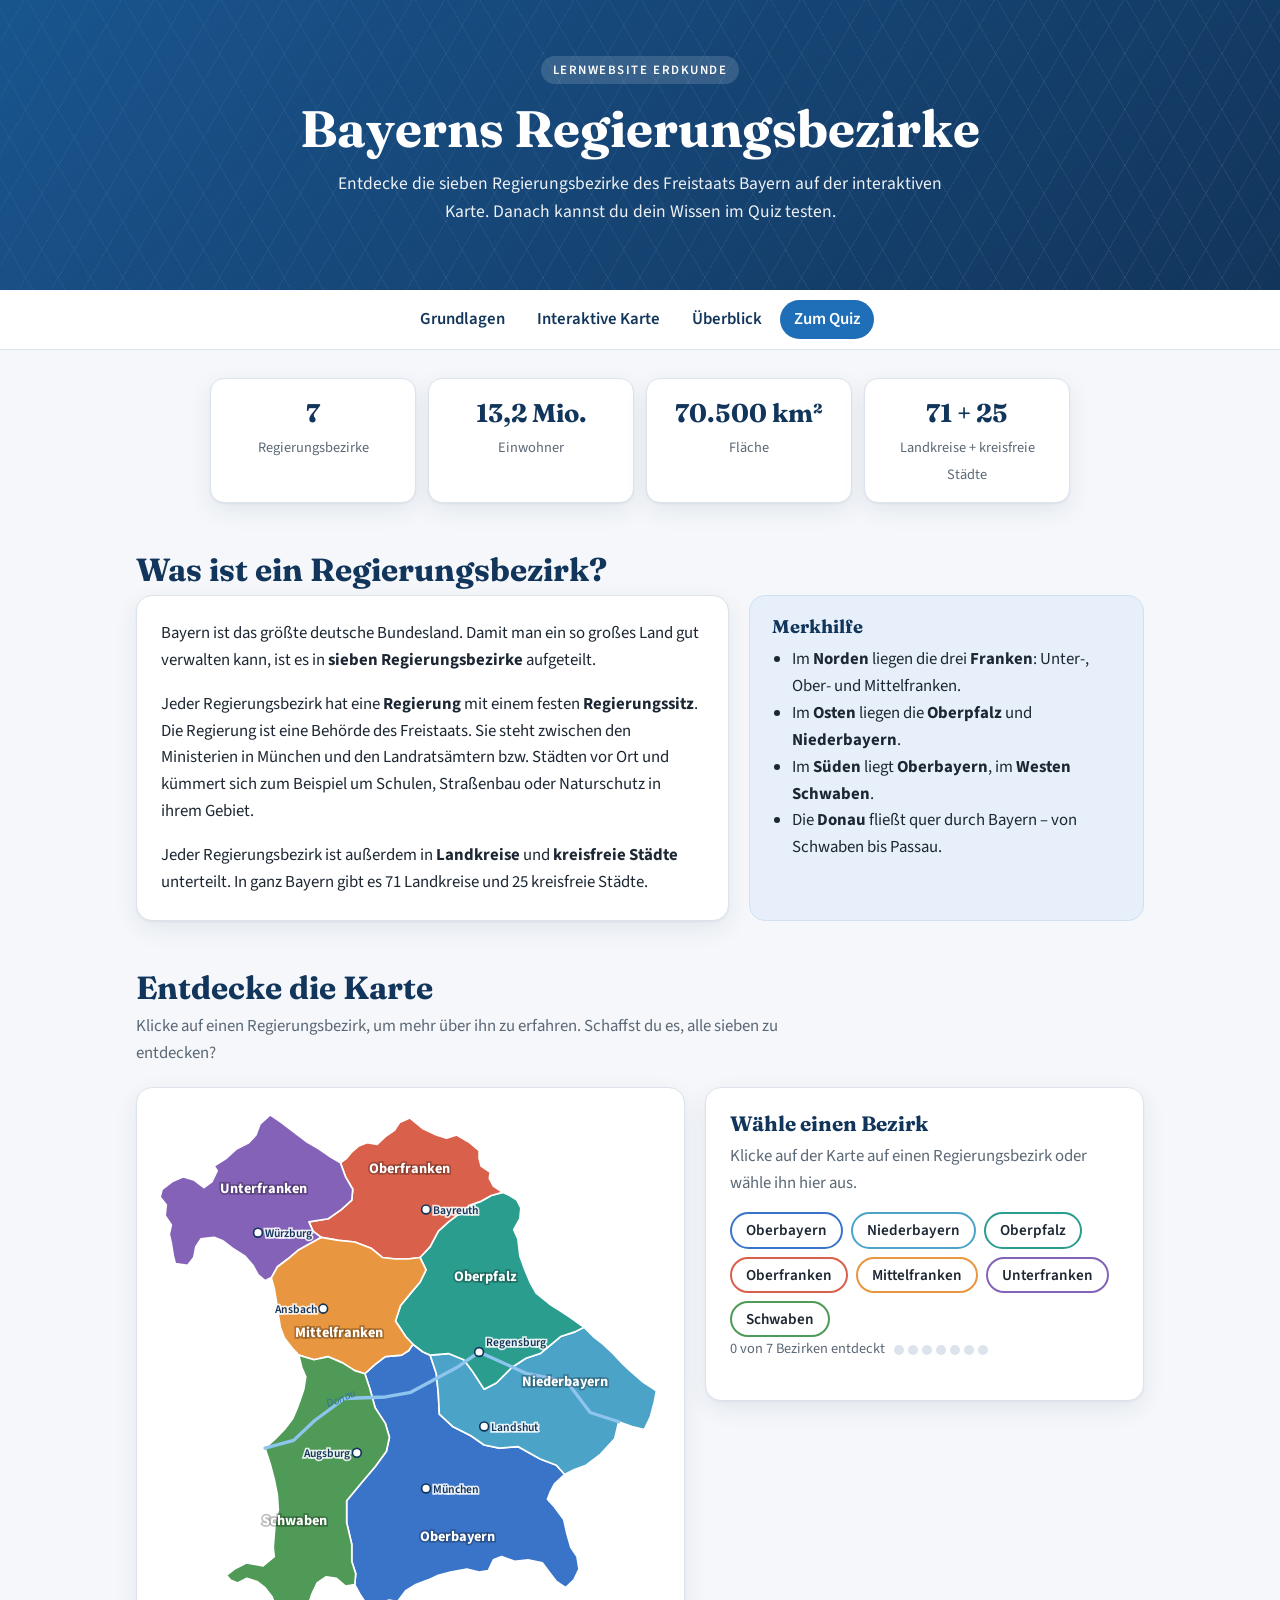
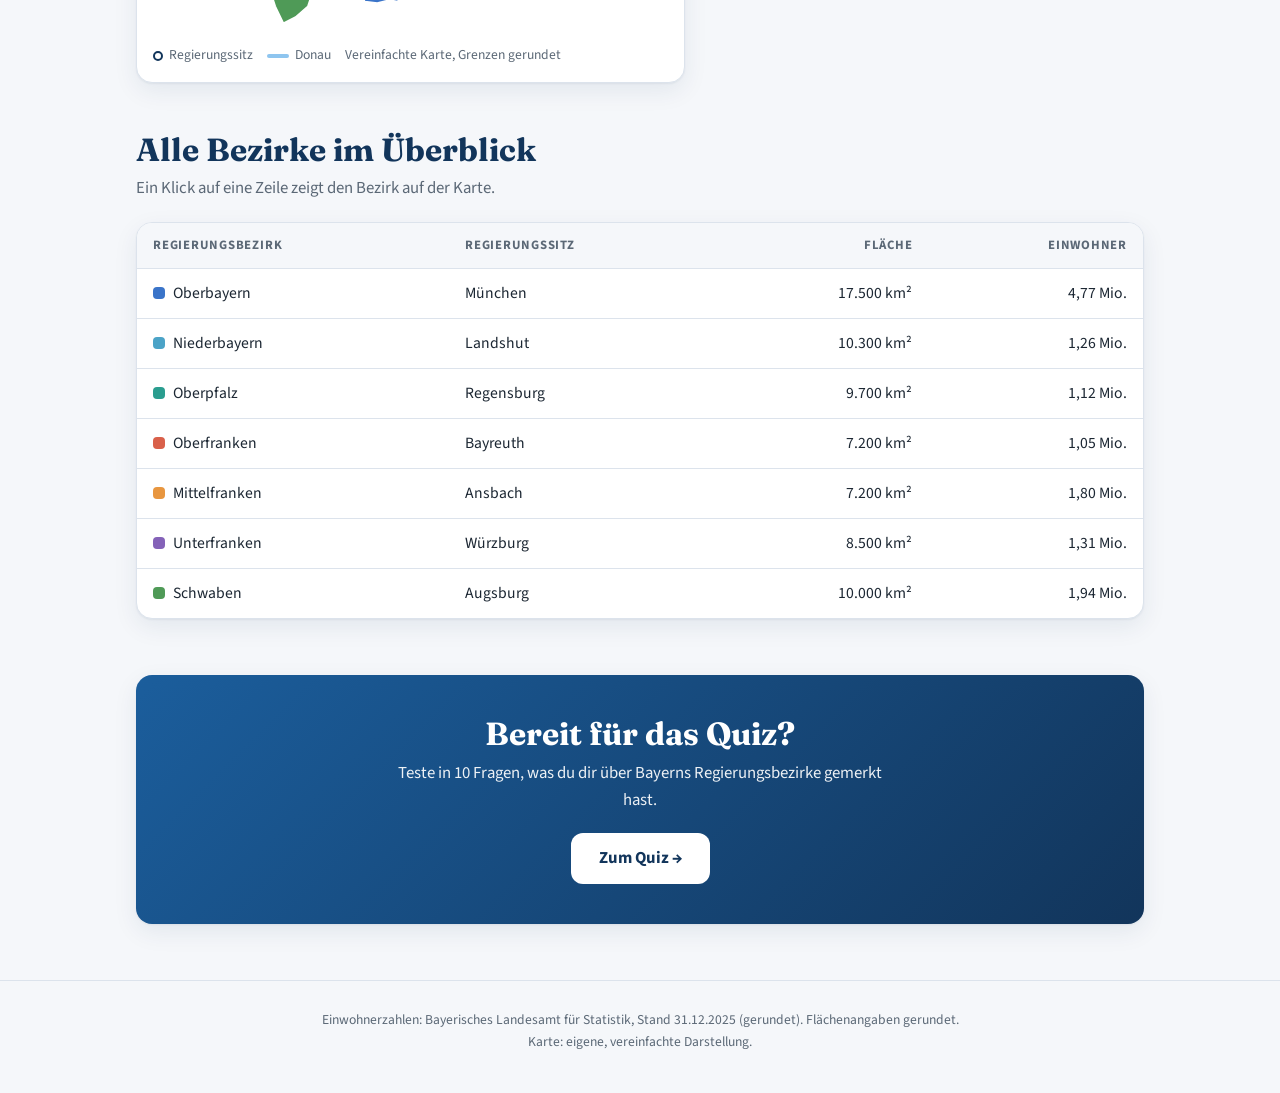
==== commit 1c7c044b: "Add files via upload" ====
--- a/index.html
+++ b/index.html
@@ -4,181 +4,128 @@
 <meta charset="UTF-8">
 <meta name="viewport" content="width=device-width, initial-scale=1">
 <title>Bayerns Regierungsbezirke</title>
-<meta name="description" content="Lernwebsite zu den sieben Regierungsbezirken Bayerns">
+<meta name="description" content="Lernwebsite zu den sieben Regierungsbezirken Bayerns mit interaktiver Karte">
+<link rel="preconnect" href="https://fonts.googleapis.com">
+<link rel="preconnect" href="https://fonts.gstatic.com" crossorigin>
+<link href="https://fonts.googleapis.com/css2?family=Fraunces:opsz,wght@9..144,600;9..144,700&family=Source+Sans+3:wght@400;600;700&display=swap" rel="stylesheet">
 <link rel="stylesheet" href="style.css">
 </head>
 <body>
 
 <header>
+  <span class="vorzeile">Lernwebsite Erdkunde</span>
   <h1>Bayerns Regierungsbezirke</h1>
-  <p>Lerne die sieben Regierungsbezirke des Freistaats Bayern kennen. Wenn du alles gelesen hast, kannst du dein Wissen im Quiz testen.</p>
+  <p>Entdecke die sieben Regierungsbezirke des Freistaats Bayern auf der interaktiven Karte. Danach kannst du dein Wissen im Quiz testen.</p>
 </header>
 
 <nav>
   <a href="#grundlagen">Grundlagen</a>
-  <a href="#bezirke">Die 7 Bezirke</a>
+  <a href="#karte">Interaktive Karte</a>
+  <a href="#ueberblick">Überblick</a>
   <a class="nav-knopf" href="quiz.html">Zum Quiz</a>
 </nav>
 
 <main>
+
+  <div class="zahlen" aria-label="Bayern in Zahlen">
+    <div class="zahl"><strong>7</strong><span>Regierungsbezirke</span></div>
+    <div class="zahl"><strong>13,2 Mio.</strong><span>Einwohner</span></div>
+    <div class="zahl"><strong>70.500 km²</strong><span>Fläche</span></div>
+    <div class="zahl"><strong>71 + 25</strong><span>Landkreise + kreisfreie Städte</span></div>
+  </div>
 
   <!-- 1. Grundlagen -->
   <section id="grundlagen">
     <h2>Was ist ein Regierungsbezirk?</h2>
-    <div class="box">
-      <p>Bayern ist mit gut 70.500 km² das größte deutsche Bundesland und hat rund <strong>13,2 Millionen Einwohner</strong>. Damit man ein so großes Land gut verwalten kann, ist es in <strong>sieben Regierungsbezirke</strong> aufgeteilt.</p>
-      <p>Jeder Regierungsbezirk hat eine <strong>Regierung</strong> mit einem festen <strong>Regierungssitz</strong>. Die Regierung ist eine Behörde des Freistaats. Sie steht zwischen den Ministerien in München und den Landratsämtern bzw. Städten vor Ort und kümmert sich zum Beispiel um Schulen, Straßenbau oder Naturschutz in ihrem Gebiet.</p>
-      <p>Jeder Regierungsbezirk ist außerdem in <strong>Landkreise</strong> und <strong>kreisfreie Städte</strong> unterteilt. In ganz Bayern gibt es 71 Landkreise und 25 kreisfreie Städte.</p>
+    <div class="zweispaltig">
+      <div class="box">
+        <p style="margin-top:0">Bayern ist das größte deutsche Bundesland. Damit man ein so großes Land gut verwalten kann, ist es in <strong>sieben Regierungsbezirke</strong> aufgeteilt.</p>
+        <p>Jeder Regierungsbezirk hat eine <strong>Regierung</strong> mit einem festen <strong>Regierungssitz</strong>. Die Regierung ist eine Behörde des Freistaats. Sie steht zwischen den Ministerien in München und den Landratsämtern bzw. Städten vor Ort und kümmert sich zum Beispiel um Schulen, Straßenbau oder Naturschutz in ihrem Gebiet.</p>
+        <p style="margin-bottom:0">Jeder Regierungsbezirk ist außerdem in <strong>Landkreise</strong> und <strong>kreisfreie Städte</strong> unterteilt. In ganz Bayern gibt es 71 Landkreise und 25 kreisfreie Städte.</p>
+      </div>
       <div class="merke">
-        <strong>Merkhilfe:</strong> Im Norden liegen die drei <strong>Franken</strong> (Unter-, Ober- und Mittelfranken). Im Osten liegen die <strong>Oberpfalz</strong> und <strong>Niederbayern</strong>, im Süden <strong>Oberbayern</strong> und im Westen <strong>Schwaben</strong>.
-      </div>
-    </div>
-
-    <figure class="karte">
-      <img src="https://upload.wikimedia.org/wikipedia/commons/thumb/e/e2/Bavaria%2C_administrative_divisions_%28government_districts_only%29_-_de_-_colored.svg/800px-Bavaria%2C_administrative_divisions_%28government_districts_only%29_-_de_-_colored.svg.png" alt="Karte von Bayern mit den sieben farbig markierten Regierungsbezirken und ihren Namen" onerror="this.style.display='none'; this.nextElementSibling.style.display='block';">
-      <p class="fehler">Die Karte konnte gerade nicht geladen werden. Du findest sie <a href="https://commons.wikimedia.org/wiki/File:Bavaria%2C_administrative_divisions_%28government_districts_only%29_-_de_-_colored.svg">hier bei Wikimedia Commons</a>.</p>
-      <figcaption>Die Regierungsbezirke Bayerns. Karte: <a href="https://commons.wikimedia.org/wiki/File:Bavaria%2C_administrative_divisions_%28government_districts_only%29_-_de_-_colored.svg">TUBS, Wikimedia Commons</a>, Lizenz: <a href="https://creativecommons.org/licenses/by-sa/3.0/deed.de">CC BY-SA 3.0</a>, verkleinert.</figcaption>
-    </figure>
-
-    <div class="skizze-wrap">
-      <div>
-        <div class="skizze" aria-label="Vereinfachte Lageskizze der Regierungsbezirke">
-          <a class="uf" href="#unterfranken">Unter&shy;franken</a>
-          <a class="of" href="#oberfranken">Oberfranken</a>
-          <a class="mf" href="#mittelfranken">Mittel&shy;franken</a>
-          <a class="opf" href="#oberpfalz">Oberpfalz</a>
-          <a class="sw" href="#schwaben">Schwaben</a>
-          <a class="obb" href="#oberbayern">Ober&shy;bayern</a>
-          <a class="nb" href="#niederbayern">Nieder&shy;bayern</a>
-          <a class="obb2" href="#oberbayern" aria-label="Oberbayern (Südosten)"></a>
-        </div>
-        <p class="skizze-hinweis">Vereinfachte Lageskizze zum Merken. Klick auf einen Bezirk, um zu seiner Infokarte zu springen!</p>
-      </div>
-      <div class="box">
-        <h3>Die sieben Regierungsbezirke im Überblick</h3>
+        <h3>Merkhilfe</h3>
         <ul>
-          <li><strong>Oberbayern</strong> – Sitz: München</li>
-          <li><strong>Niederbayern</strong> – Sitz: Landshut</li>
-          <li><strong>Oberpfalz</strong> – Sitz: Regensburg</li>
-          <li><strong>Oberfranken</strong> – Sitz: Bayreuth</li>
-          <li><strong>Mittelfranken</strong> – Sitz: Ansbach</li>
-          <li><strong>Unterfranken</strong> – Sitz: Würzburg</li>
-          <li><strong>Schwaben</strong> – Sitz: Augsburg</li>
+          <li>Im <strong>Norden</strong> liegen die drei <strong>Franken</strong>: Unter-, Ober- und Mittelfranken.</li>
+          <li>Im <strong>Osten</strong> liegen die <strong>Oberpfalz</strong> und <strong>Niederbayern</strong>.</li>
+          <li>Im <strong>Süden</strong> liegt <strong>Oberbayern</strong>, im <strong>Westen</strong> <strong>Schwaben</strong>.</li>
+          <li>Die <strong>Donau</strong> fließt quer durch Bayern – von Schwaben bis Passau.</li>
         </ul>
       </div>
     </div>
   </section>
 
-  <!-- 2. Die Bezirke -->
-  <section id="bezirke">
-    <h2>Die 7 Regierungsbezirke</h2>
-    <div class="bezirke">
-
-      <article class="bezirk" id="oberbayern" style="--farbe:#0a5ea8">
-        <h3>Oberbayern</h3>
-        <p class="sitz">Regierungssitz: München</p>
-        <ul class="fakten">
-          <li>ca. 17.500 km²</li>
-          <li>ca. 4,77 Mio. Einwohner</li>
-        </ul>
-        <ul class="punkte">
-          <li>Der <strong>größte</strong> Regierungsbezirk – nach Fläche und nach Einwohnern.</li>
-          <li>Hier liegt die Landeshauptstadt <strong>München</strong>.</li>
-          <li>In den Alpen steht die <strong>Zugspitze</strong> (2.962 m), der höchste Berg Deutschlands.</li>
-          <li>Der <strong>Chiemsee</strong> ist der größte See Bayerns.</li>
-        </ul>
-      </article>
-
-      <article class="bezirk" id="niederbayern" style="--farbe:#2980b9">
-        <h3>Niederbayern</h3>
-        <p class="sitz">Regierungssitz: Landshut</p>
-        <ul class="fakten">
-          <li>ca. 10.300 km²</li>
-          <li>ca. 1,26 Mio. Einwohner</li>
-        </ul>
-        <ul class="punkte">
-          <li>Im <strong>Bayerischen Wald</strong> liegt der erste Nationalpark Deutschlands (gegründet 1970).</li>
-          <li><strong>Passau</strong> ist die „Dreiflüssestadt“: Hier fließen Donau, Inn und Ilz zusammen.</li>
-          <li>Viel Landwirtschaft, z. B. im fruchtbaren Gäuboden um Straubing.</li>
-        </ul>
-      </article>
-
-      <article class="bezirk" id="oberpfalz" style="--farbe:#16a085">
-        <h3>Oberpfalz</h3>
-        <p class="sitz">Regierungssitz: Regensburg</p>
-        <ul class="fakten">
-          <li>ca. 9.700 km²</li>
-          <li>ca. 1,12 Mio. Einwohner</li>
-        </ul>
-        <ul class="punkte">
-          <li>Die Altstadt von <strong>Regensburg</strong> mit der Steinernen Brücke gehört zum UNESCO-Welterbe.</li>
-          <li>Die Oberpfalz grenzt im Osten an <strong>Tschechien</strong>.</li>
-          <li>Wegen ihrer vielen Fischweiher wird sie auch „Land der tausend Teiche“ genannt.</li>
-        </ul>
-      </article>
-
-      <article class="bezirk" id="oberfranken" style="--farbe:#c0392b">
-        <h3>Oberfranken</h3>
-        <p class="sitz">Regierungssitz: Bayreuth</p>
-        <ul class="fakten">
-          <li>ca. 7.200 km²</li>
-          <li>ca. 1,05 Mio. Einwohner</li>
-        </ul>
-        <ul class="punkte">
-          <li>Der Regierungsbezirk mit den <strong>wenigsten Einwohnern</strong>.</li>
-          <li>In <strong>Bayreuth</strong> finden jeden Sommer die Richard-Wagner-Festspiele statt.</li>
-          <li>Die Altstadt von <strong>Bamberg</strong> ist UNESCO-Welterbe.</li>
-          <li>Oberfranken hat besonders viele kleine <strong>Brauereien</strong>.</li>
-        </ul>
-      </article>
-
-      <article class="bezirk" id="mittelfranken" style="--farbe:#d35400">
-        <h3>Mittelfranken</h3>
-        <p class="sitz">Regierungssitz: Ansbach</p>
-        <ul class="fakten">
-          <li>ca. 7.200 km²</li>
-          <li>ca. 1,80 Mio. Einwohner</li>
-        </ul>
-        <ul class="punkte">
-          <li>Achtung: Der Regierungssitz ist <strong>Ansbach</strong> – nicht Nürnberg!</li>
-          <li><strong>Nürnberg</strong> ist aber die größte Stadt und die zweitgrößte Stadt Bayerns (Kaiserburg, Christkindlesmarkt).</li>
-          <li>Das <strong>Fränkische Seenland</strong> ist ein beliebtes Ausflugsziel.</li>
-        </ul>
-      </article>
-
-      <article class="bezirk" id="unterfranken" style="--farbe:#7b5ea7">
-        <h3>Unterfranken</h3>
-        <p class="sitz">Regierungssitz: Würzburg</p>
-        <ul class="fakten">
-          <li>ca. 8.500 km²</li>
-          <li>ca. 1,31 Mio. Einwohner</li>
-        </ul>
-        <ul class="punkte">
-          <li>Der nordwestlichste Regierungsbezirk Bayerns, durchflossen vom <strong>Main</strong>.</li>
-          <li>Bekannt für den <strong>Frankenwein</strong>, der in der bauchigen Flasche „Bocksbeutel“ verkauft wird.</li>
-          <li>Die <strong>Würzburger Residenz</strong> ist UNESCO-Welterbe.</li>
-          <li>Mittelgebirge: Spessart und Rhön.</li>
-        </ul>
-      </article>
-
-      <article class="bezirk" id="schwaben" style="--farbe:#2c7a3f">
-        <h3>Schwaben</h3>
-        <p class="sitz">Regierungssitz: Augsburg</p>
-        <ul class="fakten">
-          <li>ca. 10.000 km²</li>
-          <li>ca. 1,94 Mio. Einwohner</li>
-        </ul>
-        <ul class="punkte">
-          <li>Liegt im Westen Bayerns an der Grenze zu Baden-Württemberg.</li>
-          <li>In <strong>Augsburg</strong> steht die Fuggerei (1521), die älteste noch bestehende Sozialsiedlung der Welt.</li>
-          <li>Im <strong>Allgäu</strong> liegt Schloss <strong>Neuschwanstein</strong>.</li>
-        </ul>
-      </article>
-
+  <!-- 2. Interaktive Karte -->
+  <section id="karte">
+    <h2>Entdecke die Karte</h2>
+    <p class="einleitung">Klicke auf einen Regierungsbezirk, um mehr über ihn zu erfahren. Schaffst du es, alle sieben zu entdecken?</p>
+    <div class="kartenbereich">
+      <div class="box karte">
+        <svg id="bayernkarte" viewBox="0 0 465 479" role="group" aria-label="Interaktive Karte der sieben Regierungsbezirke Bayerns">
+<path class="bezirk-flaeche" data-id="oberbayern" style="--farbe:#3a74c9" tabindex="0" role="button" aria-label="Oberbayern" d="M182.2,434.0 L186.8,442.4 L191.4,449.4 L202.5,450.8 L213.5,448.0 L220.9,449.4 L228.2,439.6 L237.4,434.0 L248.5,429.8 L257.7,425.6 L268.7,422.8 L283.5,420.0 L294.5,422.8 L302.8,421.4 L307.4,411.6 L314.8,408.8 L326.7,413.0 L338.7,411.6 L351.6,414.4 L358.0,422.8 L364.4,431.2 L372.7,436.8 L380.1,429.8 L384.7,420.0 L382.9,408.8 L377.3,400.4 L373.7,387.8 L370.9,375.2 L362.6,364.0 L356.2,357.0 L358.9,350.0 L362.6,343.0 L371.8,334.6 L364.4,326.2 L349.7,320.6 L329.5,309.4 L312.9,310.8 L299.1,308.0 L287.1,299.6 L270.6,291.2 L258.6,280.0 L257.7,261.8 L255.9,243.6 L250.3,226.8 L243.9,224.0 L234.7,217.0 L231.0,222.6 L224.6,226.8 L209.8,228.2 L200.6,235.2 L191.4,243.6 L196.0,257.6 L200.6,274.4 L209.8,288.4 L213.5,301.0 L210.8,313.6 L200.6,327.6 L188.7,341.6 L174.9,358.4 L174.9,378.0 L179.5,397.6 L179.5,413.0 L183.1,424.2 Z"/>
+<path class="bezirk-flaeche" data-id="niederbayern" style="--farbe:#4ba3c7" tabindex="0" role="button" aria-label="Niederbayern" d="M371.8,334.6 L380.1,330.4 L391.1,326.2 L404.0,316.4 L416.9,302.4 L420.6,287.0 L432.6,291.2 L443.6,294.0 L449.1,282.8 L452.8,268.8 L454.6,259.0 L441.8,250.6 L430.7,240.8 L423.3,233.8 L414.1,224.0 L404.9,215.6 L397.6,210.0 L389.3,201.6 L381.0,205.8 L368.1,210.0 L349.7,225.4 L336.8,229.6 L324.0,238.0 L310.1,252.0 L299.1,257.6 L288.1,240.8 L280.7,231.0 L266.9,225.4 L250.3,226.8 L255.9,243.6 L257.7,261.8 L258.6,280.0 L270.6,291.2 L287.1,299.6 L299.1,308.0 L312.9,310.8 L329.5,309.4 L349.7,320.6 L364.4,326.2 Z"/>
+<path class="bezirk-flaeche" data-id="oberpfalz" style="--farbe:#2a9d8f" tabindex="0" role="button" aria-label="Oberpfalz" d="M389.3,201.6 L377.3,193.2 L369.1,187.6 L358.0,180.6 L346.0,170.8 L340.5,161.0 L335.9,149.8 L331.3,137.2 L329.5,121.8 L325.8,113.4 L331.3,103.6 L332.2,93.8 L328.6,86.8 L322.1,82.6 L315.7,79.8 L305.5,82.6 L295.4,88.2 L287.1,91.0 L277.9,98.0 L266.9,106.4 L257.7,114.8 L250.3,128.8 L241.1,138.6 L246.6,149.8 L241.1,161.0 L232.8,170.8 L223.6,182.0 L219.0,196.0 L228.2,210.0 L234.7,217.0 L243.9,224.0 L250.3,226.8 L266.9,225.4 L280.7,231.0 L288.1,240.8 L299.1,257.6 L310.1,252.0 L324.0,238.0 L336.8,229.6 L349.7,225.4 L368.1,210.0 L381.0,205.8 Z"/>
+<path class="bezirk-flaeche" data-id="oberfranken" style="--farbe:#d9604a" tabindex="0" role="button" aria-label="Oberfranken" d="M315.7,79.8 L307.4,74.2 L303.7,67.2 L304.6,61.6 L296.3,56.0 L294.5,49.0 L294.5,42.0 L286.2,35.0 L274.3,28.0 L265.1,30.8 L255.9,28.0 L243.9,22.4 L231.9,12.6 L222.7,16.8 L218.1,23.8 L209.8,29.4 L202.5,36.4 L193.3,35.0 L185.9,37.8 L179.5,43.4 L174.9,49.0 L169.3,53.2 L173.9,65.8 L180.4,77.0 L179.5,86.8 L170.3,95.2 L158.3,103.6 L140.8,106.4 L144.5,114.8 L151.9,120.4 L167.5,123.2 L182.2,124.6 L196.9,130.2 L207.1,138.6 L219.0,140.0 L230.1,140.0 L241.1,138.6 L250.3,128.8 L257.7,114.8 L266.9,106.4 L277.9,98.0 L287.1,91.0 L295.4,88.2 L305.5,82.6 Z"/>
+<path class="bezirk-flaeche" data-id="mittelfranken" style="--farbe:#e8963f" tabindex="0" role="button" aria-label="Mittelfranken" d="M106.8,156.8 L109.5,166.6 L111.4,177.8 L113.2,190.4 L115.0,201.6 L118.7,211.4 L125.2,219.8 L131.6,226.8 L145.4,231.0 L158.3,228.2 L171.2,233.8 L182.2,240.8 L191.4,243.6 L200.6,235.2 L209.8,228.2 L224.6,226.8 L231.0,222.6 L234.7,217.0 L228.2,210.0 L219.0,196.0 L223.6,182.0 L232.8,170.8 L241.1,161.0 L246.6,149.8 L241.1,138.6 L230.1,140.0 L219.0,140.0 L207.1,138.6 L196.9,130.2 L182.2,124.6 L167.5,123.2 L151.9,120.4 L141.7,126.0 L131.6,131.6 L121.5,140.0 L112.3,147.0 Z"/>
+<path class="bezirk-flaeche" data-id="unterfranken" style="--farbe:#8462b8" tabindex="0" role="button" aria-label="Unterfranken" d="M169.3,53.2 L160.1,47.6 L150.0,40.6 L138.0,33.6 L127.0,25.2 L116.0,16.8 L105.8,9.8 L96.6,18.2 L93.0,28.0 L86.5,35.0 L75.5,40.6 L66.3,49.0 L55.2,56.0 L58.0,60.2 L53.4,70.0 L46.0,75.6 L36.8,68.6 L27.6,65.8 L17.5,70.0 L8.3,77.0 L6.4,84.0 L12.0,91.0 L11.0,100.8 L16.6,109.2 L14.7,117.6 L16.6,126.0 L18.4,137.2 L20.2,144.2 L31.3,145.6 L36.8,138.6 L38.7,128.8 L43.3,121.8 L55.2,120.4 L62.6,123.2 L71.8,130.2 L82.8,137.2 L90.2,145.6 L94.8,154.0 L101.2,159.6 L106.8,156.8 L112.3,147.0 L121.5,140.0 L131.6,131.6 L141.7,126.0 L151.9,120.4 L144.5,114.8 L140.8,106.4 L158.3,103.6 L170.3,95.2 L179.5,86.8 L180.4,77.0 L173.9,65.8 Z"/>
+<path class="bezirk-flaeche" data-id="schwaben" style="--farbe:#4f9a57" tabindex="0" role="button" aria-label="Schwaben" d="M131.6,226.8 L134.4,238.0 L138.0,246.4 L136.2,257.6 L133.4,266.0 L129.8,275.8 L126.1,284.2 L118.7,294.0 L110.4,302.4 L101.2,310.8 L105.8,324.8 L109.5,338.8 L112.3,352.8 L113.2,366.8 L110.4,378.0 L109.5,389.2 L108.6,400.4 L109.5,408.8 L99.4,417.2 L84.7,414.4 L73.6,420.0 L66.3,425.6 L69.9,429.8 L76.4,432.6 L84.7,428.4 L93.9,431.2 L101.2,436.8 L107.7,445.2 L110.4,453.6 L117.8,469.0 L128.8,463.4 L139.9,453.6 L143.6,442.4 L148.2,432.6 L156.5,427.0 L165.7,428.4 L173.9,435.4 L182.2,434.0 L183.1,424.2 L179.5,413.0 L179.5,397.6 L174.9,378.0 L174.9,358.4 L188.7,341.6 L200.6,327.6 L210.8,313.6 L213.5,301.0 L209.8,288.4 L200.6,274.4 L196.0,257.6 L191.4,243.6 L182.2,240.8 L171.2,233.8 L158.3,228.2 L145.4,231.0 Z"/>
+<polyline class="donau" points="101.2,310.8 127.0,303.8 146.3,285.6 173.0,266.0 209.8,264.6 232.8,260.4 274.3,238.0 294.5,224.0 337.8,243.6 373.7,250.6 394.8,278.6 420.6,287.0"/>
+<text class="donau-name" x="158.3" y="274.0" transform="rotate(-22 158.3 274.0)">Donau</text>
+<text class="bezirk-name" x="275" y="395">Oberbayern</text>
+<text class="bezirk-name" x="372" y="255">Niederbayern</text>
+<text class="bezirk-name" x="300" y="160">Oberpfalz</text>
+<text class="bezirk-name" x="232" y="62">Oberfranken</text>
+<text class="bezirk-name" x="168" y="210">Mittelfranken</text>
+<text class="bezirk-name" x="100" y="80">Unterfranken</text>
+<text class="bezirk-name" x="128" y="380">Schwaben</text>
+<circle class="stadt-punkt" cx="246.6" cy="347.2" r="4"/>
+<text class="stadt-name" x="252.6" y="351.2" text-anchor="start">München</text>
+<circle class="stadt-punkt" cx="299.1" cy="291.2" r="4"/>
+<text class="stadt-name" x="305.1" y="295.2" text-anchor="start">Landshut</text>
+<circle class="stadt-punkt" cx="294.5" cy="224.0" r="4"/>
+<text class="stadt-name" x="300.5" y="219.0" text-anchor="start">Regensburg</text>
+<circle class="stadt-punkt" cx="246.6" cy="95.2" r="4"/>
+<text class="stadt-name" x="252.6" y="99.2" text-anchor="start">Bayreuth</text>
+<circle class="stadt-punkt" cx="153.7" cy="184.8" r="4"/>
+<text class="stadt-name" x="147.7" y="188.8" text-anchor="end">Ansbach</text>
+<circle class="stadt-punkt" cx="94.8" cy="116.2" r="4"/>
+<text class="stadt-name" x="100.8" y="120.2" text-anchor="start">Würzburg</text>
+<circle class="stadt-punkt" cx="184.1" cy="315.0" r="4"/>
+<text class="stadt-name" x="178.1" y="319.0" text-anchor="end">Augsburg</text>
+</svg>
+        <div class="legende">
+          <span><i class="l-punkt"></i>Regierungssitz</span>
+          <span><i class="l-donau"></i>Donau</span>
+          <span>Vereinfachte Karte, Grenzen gerundet</span>
+        </div>
+      </div>
+      <aside class="box infopanel" id="infopanel" aria-live="polite"></aside>
     </div>
   </section>
 
-  <!-- 3. Weiter zum Quiz -->
+  <!-- 3. Überblick -->
+  <section id="ueberblick">
+    <h2>Alle Bezirke im Überblick</h2>
+    <p class="einleitung">Ein Klick auf eine Zeile zeigt den Bezirk auf der Karte.</p>
+    <div class="box tabelle-wrap">
+      <table>
+        <thead>
+          <tr><th>Regierungsbezirk</th><th>Regierungssitz</th><th class="zahl-spalte">Fläche</th><th class="zahl-spalte">Einwohner</th></tr>
+        </thead>
+        <tbody>
+<tr data-id="oberbayern" style="--farbe:#3a74c9"><td><span class="farbpunkt"></span>Oberbayern</td><td>München</td><td class="zahl-spalte">17.500 km²</td><td class="zahl-spalte">4,77 Mio.</td></tr>
+<tr data-id="niederbayern" style="--farbe:#4ba3c7"><td><span class="farbpunkt"></span>Niederbayern</td><td>Landshut</td><td class="zahl-spalte">10.300 km²</td><td class="zahl-spalte">1,26 Mio.</td></tr>
+<tr data-id="oberpfalz" style="--farbe:#2a9d8f"><td><span class="farbpunkt"></span>Oberpfalz</td><td>Regensburg</td><td class="zahl-spalte">9.700 km²</td><td class="zahl-spalte">1,12 Mio.</td></tr>
+<tr data-id="oberfranken" style="--farbe:#d9604a"><td><span class="farbpunkt"></span>Oberfranken</td><td>Bayreuth</td><td class="zahl-spalte">7.200 km²</td><td class="zahl-spalte">1,05 Mio.</td></tr>
+<tr data-id="mittelfranken" style="--farbe:#e8963f"><td><span class="farbpunkt"></span>Mittelfranken</td><td>Ansbach</td><td class="zahl-spalte">7.200 km²</td><td class="zahl-spalte">1,80 Mio.</td></tr>
+<tr data-id="unterfranken" style="--farbe:#8462b8"><td><span class="farbpunkt"></span>Unterfranken</td><td>Würzburg</td><td class="zahl-spalte">8.500 km²</td><td class="zahl-spalte">1,31 Mio.</td></tr>
+<tr data-id="schwaben" style="--farbe:#4f9a57"><td><span class="farbpunkt"></span>Schwaben</td><td>Augsburg</td><td class="zahl-spalte">10.000 km²</td><td class="zahl-spalte">1,94 Mio.</td></tr>
+        </tbody>
+      </table>
+    </div>
+  </section>
+
+  <!-- 4. Weiter zum Quiz -->
   <section class="quiz-aufruf">
     <h2>Bereit für das Quiz?</h2>
     <p>Teste in 10 Fragen, was du dir über Bayerns Regierungsbezirke gemerkt hast.</p>
@@ -188,8 +135,191 @@
 </main>
 
 <footer>
-  Einwohnerzahlen: Bayerisches Landesamt für Statistik, Stand 31.12.2025 (gerundet). Flächenangaben gerundet.
+  Einwohnerzahlen: Bayerisches Landesamt für Statistik, Stand 31.12.2025 (gerundet). Flächenangaben gerundet.<br>
+  Karte: eigene, vereinfachte Darstellung.
 </footer>
 
+<script>
+  const BEZIRKE = {
+ "oberbayern": {
+  "name": "Oberbayern",
+  "sitz": "München",
+  "farbe": "#3a74c9",
+  "flaeche": "ca. 17.500 km²",
+  "einwohner": "ca. 4,77 Mio.",
+  "stadt": "München",
+  "fakten": [
+   "Der <strong>größte</strong> Regierungsbezirk – nach Fläche und nach Einwohnern.",
+   "Hier liegt die Landeshauptstadt <strong>München</strong>.",
+   "In den Alpen steht die <strong>Zugspitze</strong> (2.962 m), der höchste Berg Deutschlands.",
+   "Der <strong>Chiemsee</strong> ist der größte See Bayerns."
+  ]
+ },
+ "niederbayern": {
+  "name": "Niederbayern",
+  "sitz": "Landshut",
+  "farbe": "#4ba3c7",
+  "flaeche": "ca. 10.300 km²",
+  "einwohner": "ca. 1,26 Mio.",
+  "stadt": "Landshut",
+  "fakten": [
+   "Im <strong>Bayerischen Wald</strong> liegt der erste Nationalpark Deutschlands (gegründet 1970).",
+   "<strong>Passau</strong> ist die „Dreiflüssestadt“: Hier fließen Donau, Inn und Ilz zusammen.",
+   "Viel Landwirtschaft, z. B. im fruchtbaren Gäuboden um Straubing."
+  ]
+ },
+ "oberpfalz": {
+  "name": "Oberpfalz",
+  "sitz": "Regensburg",
+  "farbe": "#2a9d8f",
+  "flaeche": "ca. 9.700 km²",
+  "einwohner": "ca. 1,12 Mio.",
+  "stadt": "Regensburg",
+  "fakten": [
+   "Die Altstadt von <strong>Regensburg</strong> mit der Steinernen Brücke gehört zum UNESCO-Welterbe.",
+   "Die Oberpfalz grenzt im Osten an <strong>Tschechien</strong>.",
+   "Wegen ihrer vielen Fischweiher wird sie auch „Land der tausend Teiche“ genannt."
+  ]
+ },
+ "oberfranken": {
+  "name": "Oberfranken",
+  "sitz": "Bayreuth",
+  "farbe": "#d9604a",
+  "flaeche": "ca. 7.200 km²",
+  "einwohner": "ca. 1,05 Mio.",
+  "stadt": "Bamberg",
+  "fakten": [
+   "Der Regierungsbezirk mit den <strong>wenigsten Einwohnern</strong>.",
+   "In <strong>Bayreuth</strong> finden jeden Sommer die Richard-Wagner-Festspiele statt.",
+   "Die Altstadt von <strong>Bamberg</strong> ist UNESCO-Welterbe.",
+   "Oberfranken hat besonders viele kleine <strong>Brauereien</strong>."
+  ]
+ },
+ "mittelfranken": {
+  "name": "Mittelfranken",
+  "sitz": "Ansbach",
+  "farbe": "#e8963f",
+  "flaeche": "ca. 7.200 km²",
+  "einwohner": "ca. 1,80 Mio.",
+  "stadt": "Nürnberg",
+  "fakten": [
+   "Achtung: Der Regierungssitz ist <strong>Ansbach</strong> – nicht Nürnberg!",
+   "<strong>Nürnberg</strong> ist aber die größte Stadt und die zweitgrößte Stadt Bayerns (Kaiserburg, Christkindlesmarkt).",
+   "Das <strong>Fränkische Seenland</strong> ist ein beliebtes Ausflugsziel."
+  ]
+ },
+ "unterfranken": {
+  "name": "Unterfranken",
+  "sitz": "Würzburg",
+  "farbe": "#8462b8",
+  "flaeche": "ca. 8.500 km²",
+  "einwohner": "ca. 1,31 Mio.",
+  "stadt": "Würzburg",
+  "fakten": [
+   "Der nordwestlichste Regierungsbezirk Bayerns, durchflossen vom <strong>Main</strong>.",
+   "Bekannt für den <strong>Frankenwein</strong>, der in der bauchigen Flasche „Bocksbeutel“ verkauft wird.",
+   "Die <strong>Würzburger Residenz</strong> ist UNESCO-Welterbe.",
+   "Mittelgebirge: Spessart und Rhön."
+  ]
+ },
+ "schwaben": {
+  "name": "Schwaben",
+  "sitz": "Augsburg",
+  "farbe": "#4f9a57",
+  "flaeche": "ca. 10.000 km²",
+  "einwohner": "ca. 1,94 Mio.",
+  "stadt": "Augsburg",
+  "fakten": [
+   "Liegt im Westen Bayerns an der Grenze zu Baden-Württemberg.",
+   "In <strong>Augsburg</strong> steht die Fuggerei (1521), die älteste noch bestehende Sozialsiedlung der Welt.",
+   "Im <strong>Allgäu</strong> liegt Schloss <strong>Neuschwanstein</strong>."
+  ]
+ }
+};
+  const REIHENFOLGE = ["oberbayern", "niederbayern", "oberpfalz", "oberfranken", "mittelfranken", "unterfranken", "schwaben"];
+
+  const karte = document.getElementById("bayernkarte");
+  const panel = document.getElementById("infopanel");
+  const gesehen = new Set();
+
+  function punkteReihe() {
+    return '<span class="punkte-reihe">' + REIHENFOLGE.map(id =>
+      `<i class="${gesehen.has(id) ? "an" : ""}" style="--farbe:${BEZIRKE[id].farbe}"></i>`).join("") + "</span>";
+  }
+
+  function fortschritt() {
+    const n = gesehen.size;
+    const text = n === 7 ? "Super, du hast alle 7 Bezirke entdeckt! Jetzt bist du bereit für das Quiz."
+                         : `${n} von 7 Bezirken entdeckt`;
+    return `<p class="fortschritt-text">${text} ${punkteReihe()}</p>`;
+  }
+
+  function zeigeStart() {
+    karte.classList.remove("hat-auswahl");
+    karte.querySelectorAll(".bezirk-flaeche").forEach(p => p.classList.remove("aktiv"));
+    panel.innerHTML = `
+      <div class="panel-start">
+        <h3>Wähle einen Bezirk</h3>
+        <p>Klicke auf der Karte auf einen Regierungsbezirk oder wähle ihn hier aus.</p>
+        <div class="bezirk-knoepfe">
+          ${REIHENFOLGE.map(id => `<button data-id="${id}" style="--farbe:${BEZIRKE[id].farbe}" class="${gesehen.has(id) ? "gesehen" : ""}">${BEZIRKE[id].name}</button>`).join("")}
+        </div>
+        ${fortschritt()}
+      </div>`;
+    panel.querySelectorAll(".bezirk-knoepfe button").forEach(b =>
+      b.addEventListener("click", () => waehle(b.dataset.id)));
+  }
+
+  function waehle(id) {
+    const b = BEZIRKE[id];
+    if (!b) return;
+    gesehen.add(id);
+    karte.classList.add("hat-auswahl");
+    karte.querySelectorAll(".bezirk-flaeche").forEach(p => p.classList.toggle("aktiv", p.dataset.id === id));
+    // ausgewählten Bezirk nach vorne holen, damit sein Rand ganz sichtbar ist
+    const aktiv = karte.querySelector(`.bezirk-flaeche[data-id="${id}"]`);
+    karte.insertBefore(aktiv, karte.querySelector(".donau"));
+    const naechster = REIHENFOLGE[(REIHENFOLGE.indexOf(id) + 1) % REIHENFOLGE.length];
+    panel.style.setProperty("--farbe", b.farbe);
+    panel.innerHTML = `
+      <div class="panel-kopf">
+        <h3>${b.name}</h3>
+        <p>Regierungssitz: <strong>${b.sitz}</strong></p>
+      </div>
+      <div class="panel-inhalt">
+        <div class="panel-zahlen">
+          <div><strong>${b.flaeche.replace("ca. ", "")}</strong><span>Fläche (ca.)</span></div>
+          <div><strong>${b.einwohner.replace("ca. ", "")}</strong><span>Einwohner (ca.)</span></div>
+          <div><strong>${b.stadt}</strong><span>Größte Stadt</span></div>
+        </div>
+        <ul>${b.fakten.map(f => `<li>${f}</li>`).join("")}</ul>
+        <div class="panel-aktionen">
+          <button class="knopf-klein" id="alle">&larr; Alle Bezirke</button>
+          <button class="knopf-klein" id="weiter">${BEZIRKE[naechster].name} &rarr;</button>
+        </div>
+        ${fortschritt()}
+      </div>`;
+    document.getElementById("alle").addEventListener("click", zeigeStart);
+    document.getElementById("weiter").addEventListener("click", () => waehle(naechster));
+  }
+
+  karte.querySelectorAll(".bezirk-flaeche").forEach(p => {
+    p.addEventListener("click", () => {
+      waehle(p.dataset.id);
+      // auf dem Handy liegt die Info unter der Karte: dorthin scrollen
+      if (window.innerWidth < 880) panel.scrollIntoView({ behavior: "smooth", block: "start" });
+    });
+    p.addEventListener("keydown", e => {
+      if (e.key === "Enter" || e.key === " ") { e.preventDefault(); waehle(p.dataset.id); }
+    });
+  });
+
+  document.querySelectorAll("tbody tr").forEach(tr => tr.addEventListener("click", () => {
+    waehle(tr.dataset.id);
+    document.getElementById("karte").scrollIntoView();
+  }));
+
+  zeigeStart();
+</script>
 </body>
 </html>
--- a/style.css
+++ b/style.css
@@ -1,137 +1,221 @@
 :root {
-  --blau: #0a5ea8;
-  --blau-hell: #e8f1fa;
-  --text: #1f2933;
-  --grau: #5f6b76;
-  --rand: #d9e2ec;
-  --hintergrund: #f7f9fb;
+  --navy: #12355b;
+  --blau: #1f6fb8;
+  --blau-hell: #e7f0fa;
+  --text: #1c2733;
+  --grau: #5b6876;
+  --rand: #dce3ec;
+  --hintergrund: #f5f7fa;
   --karte: #ffffff;
   --richtig: #1e8e3e;
   --richtig-hell: #e6f4ea;
   --falsch: #c5221f;
   --falsch-hell: #fce8e6;
+  --schatten: 0 1px 2px rgba(18, 53, 91, .06), 0 8px 24px rgba(18, 53, 91, .08);
+  --radius: 16px;
+  --titel: "Fraunces", Georgia, "Times New Roman", serif;
 }
 * { box-sizing: border-box; }
+html { scroll-behavior: smooth; }
 body {
   margin: 0;
-  font-family: system-ui, -apple-system, "Segoe UI", Roboto, sans-serif;
+  font-family: "Source Sans 3", system-ui, -apple-system, "Segoe UI", Roboto, sans-serif;
+  font-size: 1.05rem;
   color: var(--text);
   background: var(--hintergrund);
   line-height: 1.6;
 }
+h1, h2, h3 { font-family: var(--titel); line-height: 1.2; color: var(--navy); }
+a { color: var(--blau); }
+
+/* Kopfbereich mit Rautenmuster */
 header {
-  background: var(--blau);
-  background-image: repeating-linear-gradient(45deg, rgba(255,255,255,.08) 0 18px, transparent 18px 36px);
+  position: relative;
   color: #fff;
-  padding: 48px 16px 40px;
+  padding: 56px 16px 64px;
   text-align: center;
-}
-header h1 { margin: 0 0 8px; font-size: clamp(1.8rem, 5vw, 2.6rem); }
-header p { margin: 0 auto; max-width: 620px; opacity: .95; }
+  background-color: var(--navy);
+  background-image:
+    linear-gradient(135deg, rgba(31, 111, 184, .55), rgba(18, 53, 91, 0)),
+    repeating-linear-gradient(60deg, rgba(255,255,255,.07) 0 1px, transparent 1px 28px),
+    repeating-linear-gradient(-60deg, rgba(255,255,255,.07) 0 1px, transparent 1px 28px);
+}
+header .vorzeile {
+  display: inline-block; font-size: .8rem; font-weight: 600; letter-spacing: .12em;
+  text-transform: uppercase; background: rgba(255,255,255,.14); padding: 4px 12px;
+  border-radius: 999px; margin-bottom: 14px;
+}
+header h1 { color: #fff; margin: 0 0 10px; font-size: clamp(2rem, 6vw, 3.2rem); font-weight: 700; }
+header p { margin: 0 auto; max-width: 620px; opacity: .92; font-size: 1.1rem; }
+
 nav {
   position: sticky; top: 0; z-index: 10;
-  background: #fff; border-bottom: 1px solid var(--rand);
-  display: flex; justify-content: center; gap: 8px; padding: 10px 16px;
-}
+  background: rgba(255,255,255,.92); backdrop-filter: blur(8px);
+  border-bottom: 1px solid var(--rand);
+  display: flex; justify-content: center; flex-wrap: wrap; gap: 4px; padding: 10px 16px;
+}
+@media (max-width: 520px) { nav a { padding: 4px 10px; font-size: .95rem; } }
 nav a {
-  color: var(--blau); text-decoration: none; font-weight: 600;
+  color: var(--navy); text-decoration: none; font-weight: 600;
   padding: 6px 14px; border-radius: 999px;
 }
 nav a:hover { background: var(--blau-hell); }
-main { max-width: 960px; margin: 0 auto; padding: 0 16px 48px; }
-section { padding-top: 40px; }
-h2 { font-size: 1.6rem; margin: 0 0 12px; }
-h3 { margin: 0 0 4px; font-size: 1.25rem; }
+nav a.nav-knopf { background: var(--blau); color: #fff; }
+nav a.nav-knopf:hover { background: var(--navy); }
+
+main { max-width: 1040px; margin: 0 auto; padding: 0 16px 56px; }
+section { padding-top: 48px; scroll-margin-top: 56px; }
+h2 { font-size: clamp(1.5rem, 4vw, 2rem); margin: 0 0 6px; }
+.einleitung { color: var(--grau); margin: 0 0 20px; max-width: 680px; }
+
 .box {
   background: var(--karte); border: 1px solid var(--rand);
-  border-radius: 12px; padding: 20px;
-}
+  border-radius: var(--radius); padding: 24px; box-shadow: var(--schatten);
+}
+
+/* Kennzahlen */
+.zahlen {
+  display: grid; gap: 12px; grid-template-columns: repeat(2, 1fr);
+  margin: 28px auto 0; max-width: 860px;
+}
+@media (min-width: 720px) { .zahlen { grid-template-columns: repeat(4, 1fr); } }
+.zahl {
+  background: var(--karte); border: 1px solid var(--rand); border-radius: 14px;
+  padding: 14px 16px; text-align: center; box-shadow: var(--schatten);
+}
+.zahl strong { display: block; font-family: var(--titel); font-size: 1.6rem; color: var(--navy); }
+.zahl span { font-size: .9rem; color: var(--grau); }
+
+.zweispaltig { display: grid; gap: 20px; grid-template-columns: 1fr; }
+@media (min-width: 820px) { .zweispaltig { grid-template-columns: 3fr 2fr; } }
 .merke {
-  background: var(--blau-hell); border-left: 4px solid var(--blau);
-  border-radius: 8px; padding: 14px 18px; margin-top: 16px;
-}
-
-/* Lageskizze */
-.skizze-wrap { display: grid; gap: 20px; grid-template-columns: 1fr; margin-top: 20px; }
-@media (min-width: 720px) { .skizze-wrap { grid-template-columns: 340px 1fr; align-items: start; } }
-.skizze {
-  display: grid; grid-template-columns: repeat(3, 1fr); grid-template-rows: repeat(4, 64px);
-  gap: 4px; max-width: 340px; margin: 0 auto; width: 100%;
-}
-.skizze a {
-  display: flex; align-items: center; justify-content: center; text-align: center;
-  color: #fff; text-decoration: none; font-weight: 600; font-size: .85rem;
-  border-radius: 6px; padding: 4px; transition: transform .15s, filter .15s;
-}
-.skizze a:hover { transform: scale(1.03); filter: brightness(1.1); }
-.uf { background: #7b5ea7; grid-area: 1 / 1 / 2 / 2; }
-.of { background: #c0392b; grid-area: 1 / 2 / 2 / 4; }
-.mf { background: #d35400; grid-area: 2 / 1 / 3 / 2; }
-.opf { background: #16a085; grid-area: 2 / 2 / 3 / 4; }
-.sw { background: #2c7a3f; grid-area: 3 / 1 / 5 / 2; }
-.obb { background: #0a5ea8; grid-area: 3 / 2 / 5 / 3; }
-.nb { background: #2980b9; grid-area: 3 / 3 / 4 / 4; }
-.obb2 { background: #0a5ea8; grid-area: 4 / 3 / 5 / 4; }
-.skizze-hinweis { font-size: .8rem; color: var(--grau); text-align: center; margin-top: 6px; }
-
-/* Karten der Bezirke */
-.bezirke { display: grid; gap: 16px; grid-template-columns: 1fr; margin-top: 20px; }
-@media (min-width: 720px) { .bezirke { grid-template-columns: 1fr 1fr; } }
-.bezirk {
-  background: var(--karte); border: 1px solid var(--rand); border-radius: 12px;
-  padding: 18px 20px; border-top: 6px solid var(--farbe, var(--blau));
-  scroll-margin-top: 70px;
-}
-.bezirk .sitz { color: var(--grau); margin: 0 0 12px; }
-.fakten { display: flex; flex-wrap: wrap; gap: 8px; margin: 0 0 12px; padding: 0; list-style: none; }
-.fakten li { background: var(--hintergrund); border: 1px solid var(--rand); border-radius: 999px; padding: 2px 12px; font-size: .9rem; }
-.bezirk ul.punkte { margin: 0; padding-left: 20px; }
+  background: var(--blau-hell); border-radius: var(--radius); padding: 20px 22px;
+  border: 1px solid #cfe0f3;
+}
+.merke h3 { margin: 0 0 8px; font-size: 1.15rem; }
+.merke ul { margin: 0; padding-left: 20px; }
+
+/* Interaktive Karte */
+.kartenbereich { display: grid; gap: 20px; grid-template-columns: 1fr; align-items: start; }
+@media (min-width: 880px) { .kartenbereich { grid-template-columns: 1.25fr 1fr; } }
+.karte { padding: 16px; }
+.karte svg { display: block; width: 100%; height: auto; }
+.bezirk-flaeche {
+  fill: var(--farbe); stroke: #fff; stroke-width: 1.5; stroke-linejoin: round;
+  cursor: pointer; transition: filter .2s, opacity .2s;
+}
+.bezirk-flaeche:focus { outline: none; }
+.bezirk-flaeche:hover, .bezirk-flaeche:focus-visible { filter: brightness(1.12) saturate(1.1); outline: none; }
+.bezirk-flaeche:focus-visible { stroke: var(--navy); stroke-width: 3; }
+svg.hat-auswahl .bezirk-flaeche { opacity: .45; }
+svg.hat-auswahl .bezirk-flaeche.aktiv { opacity: 1; stroke: var(--navy); stroke-width: 3; }
+.donau { fill: none; stroke: #8ec5ef; stroke-width: 3; stroke-linecap: round; stroke-linejoin: round; pointer-events: none; }
+.donau-name { font-size: 10px; font-style: italic; fill: #2f6f9f; pointer-events: none; }
+.bezirk-name {
+  font-family: "Source Sans 3", system-ui, sans-serif; font-size: 13px; font-weight: 700;
+  fill: #fff; text-anchor: middle; pointer-events: none;
+  paint-order: stroke; stroke: rgba(0,0,0,.25); stroke-width: 3px;
+}
+.stadt-punkt { fill: #fff; stroke: var(--navy); stroke-width: 1.5; pointer-events: none; }
+.stadt-name {
+  font-size: 10.5px; font-weight: 600; fill: var(--navy); pointer-events: none;
+  paint-order: stroke; stroke: rgba(255,255,255,.85); stroke-width: 3px;
+}
+.legende { display: flex; align-items: center; gap: 14px; flex-wrap: wrap; font-size: .85rem; color: var(--grau); margin-top: 10px; }
+.legende i { display: inline-block; vertical-align: middle; margin-right: 6px; }
+.legende .l-punkt { width: 10px; height: 10px; border-radius: 50%; background: #fff; border: 2px solid var(--navy); }
+.legende .l-donau { width: 22px; height: 4px; border-radius: 2px; background: #8ec5ef; }
+
+.infopanel { overflow: hidden; padding: 0; scroll-margin-top: 110px; }
+@media (min-width: 880px) { .infopanel { position: sticky; top: 72px; } }
+.panel-start { padding: 24px; }
+.panel-start h3 { margin: 0 0 6px; font-size: 1.3rem; }
+.panel-start p { margin: 0 0 16px; color: var(--grau); }
+.bezirk-knoepfe { display: flex; flex-wrap: wrap; gap: 8px; }
+.bezirk-knoepfe button {
+  font: inherit; font-size: .95rem; font-weight: 600; cursor: pointer;
+  border: 2px solid var(--farbe); color: var(--text); background: #fff;
+  border-radius: 999px; padding: 4px 14px; transition: background .15s;
+}
+.bezirk-knoepfe button:hover { background: var(--farbe); color: #fff; }
+.bezirk-knoepfe button.gesehen::after { content: " ✓"; }
+
+.panel-kopf { background: var(--farbe); color: #fff; padding: 20px 24px; }
+.panel-kopf h3 { color: #fff; margin: 0; font-size: 1.7rem; }
+.panel-kopf p { margin: 4px 0 0; opacity: .95; }
+.panel-inhalt { padding: 20px 24px 24px; }
+.panel-zahlen { display: grid; grid-template-columns: repeat(3, 1fr); gap: 8px; margin-bottom: 16px; }
+.panel-zahlen div { background: var(--hintergrund); border-radius: 10px; padding: 8px 10px; }
+.panel-zahlen strong { display: block; font-size: 1.05rem; color: var(--navy); }
+.panel-zahlen span { font-size: .78rem; color: var(--grau); }
+.panel-inhalt ul { margin: 0 0 18px; padding-left: 20px; }
+.panel-inhalt li { margin-bottom: 6px; }
+.panel-aktionen { display: flex; justify-content: space-between; gap: 8px; flex-wrap: wrap; }
+.knopf-klein {
+  font: inherit; font-weight: 600; font-size: .95rem; cursor: pointer;
+  border: 1px solid var(--rand); background: #fff; color: var(--navy);
+  border-radius: 10px; padding: 8px 14px;
+}
+.knopf-klein:hover { background: var(--blau-hell); }
+
+.fortschritt-text { font-size: .9rem; color: var(--grau); margin: 14px 0 0; }
+.punkte-reihe { display: inline-flex; gap: 4px; vertical-align: middle; margin-left: 6px; }
+.punkte-reihe i { width: 10px; height: 10px; border-radius: 50%; background: var(--rand); }
+.punkte-reihe i.an { background: var(--farbe); }
+
+/* Übersichtstabelle */
+.tabelle-wrap { overflow-x: auto; padding: 0; }
+table { width: 100%; border-collapse: collapse; font-size: .98rem; }
+th, td { text-align: left; padding: 12px 16px; border-bottom: 1px solid var(--rand); white-space: nowrap; }
+th { font-size: .8rem; text-transform: uppercase; letter-spacing: .06em; color: var(--grau); background: var(--hintergrund); }
+td.zahl-spalte, th.zahl-spalte { text-align: right; }
+tr:last-child td { border-bottom: none; }
+.farbpunkt { display: inline-block; width: 12px; height: 12px; border-radius: 4px; background: var(--farbe); margin-right: 8px; vertical-align: -1px; }
+tbody tr { cursor: pointer; }
+tbody tr:hover { background: var(--blau-hell); }
+
+/* Aufruf zum Quiz */
+.quiz-aufruf {
+  margin-top: 56px; text-align: center; color: #fff; border-radius: var(--radius);
+  padding: 40px 20px; box-shadow: var(--schatten);
+  background: var(--navy) linear-gradient(135deg, rgba(31,111,184,.7), rgba(18,53,91,0));
+}
+.quiz-aufruf h2 { color: #fff; }
+.quiz-aufruf p { margin: 0 auto 20px; max-width: 520px; opacity: .92; }
+.knopf {
+  display: inline-block; font: inherit; font-weight: 700; font-size: 1.05rem;
+  padding: 12px 28px; border: none; border-radius: 12px; cursor: pointer;
+  background: var(--blau); color: #fff; text-decoration: none; margin-top: 16px;
+  transition: transform .15s, background .15s;
+}
+.knopf:hover { background: var(--navy); transform: translateY(-1px); }
+.quiz-aufruf .knopf { background: #fff; color: var(--navy); margin-top: 0; }
+.quiz-aufruf .knopf:hover { background: var(--blau-hell); }
 
 /* Quiz */
-.quiz { max-width: 640px; margin: 20px auto 0; }
-.fortschritt { height: 8px; background: var(--rand); border-radius: 999px; overflow: hidden; margin-bottom: 16px; }
+.quiz { max-width: 660px; margin: 0 auto; }
+.fortschritt { height: 8px; background: var(--rand); border-radius: 999px; overflow: hidden; margin-bottom: 18px; }
 .fortschritt div { height: 100%; background: var(--blau); width: 0; transition: width .3s; }
 .frage-nr { color: var(--grau); font-size: .9rem; margin: 0 0 4px; }
-.frage { font-size: 1.2rem; font-weight: 600; margin: 0 0 16px; }
+.frage { font-family: var(--titel); font-size: 1.35rem; color: var(--navy); margin: 0 0 18px; }
 .antworten { display: grid; gap: 10px; }
 .antworten button {
-  font: inherit; text-align: left; padding: 12px 16px; border-radius: 10px;
+  font: inherit; text-align: left; padding: 12px 16px; border-radius: 12px;
   border: 2px solid var(--rand); background: #fff; cursor: pointer; color: var(--text);
+  transition: border-color .15s, background .15s;
 }
 .antworten button:hover:not(:disabled) { border-color: var(--blau); background: var(--blau-hell); }
 .antworten button:disabled { cursor: default; }
 .antworten button.richtig { border-color: var(--richtig); background: var(--richtig-hell); }
 .antworten button.falsch { border-color: var(--falsch); background: var(--falsch-hell); }
-.rueckmeldung { margin-top: 14px; padding: 12px 16px; border-radius: 10px; display: none; }
+.rueckmeldung { margin-top: 14px; padding: 12px 16px; border-radius: 12px; display: none; }
 .rueckmeldung.richtig { display: block; background: var(--richtig-hell); }
 .rueckmeldung.falsch { display: block; background: var(--falsch-hell); }
-.knopf {
-  font: inherit; font-weight: 600; margin-top: 16px; padding: 10px 22px;
-  border: none; border-radius: 10px; background: var(--blau); color: #fff; cursor: pointer;
-}
-.knopf:hover { filter: brightness(1.1); }
 .ergebnis { text-align: center; }
-.ergebnis .punkte-gross { font-size: 3rem; font-weight: 700; color: var(--blau); margin: 8px 0; }
-
-footer { text-align: center; color: var(--grau); font-size: .85rem; padding: 24px 16px 40px; border-top: 1px solid var(--rand); }
-
-/* Karte (Bild) */
-.karte { margin: 20px 0 0; }
-.karte img {
-  display: block; width: 100%; max-width: 620px; height: auto; margin: 0 auto;
-  background: #fff; border: 1px solid var(--rand); border-radius: 12px; padding: 8px;
-}
-.karte figcaption { font-size: .8rem; color: var(--grau); text-align: center; margin-top: 8px; }
-.karte figcaption a { color: var(--grau); }
-.karte .fehler { display: none; text-align: center; color: var(--grau); padding: 24px; }
-
-/* Weiter zum Quiz */
-.quiz-aufruf {
-  margin-top: 40px; text-align: center; background: var(--blau-hell);
-  border: 1px solid var(--rand); border-radius: 12px; padding: 28px 20px;
-}
-.quiz-aufruf h2 { margin-bottom: 6px; }
-.quiz-aufruf p { margin: 0 0 16px; }
-a.knopf { display: inline-block; text-decoration: none; font-size: 1.1rem; padding: 12px 28px; }
-nav a.nav-knopf { background: var(--blau); color: #fff; }
-nav a.nav-knopf:hover { background: var(--blau); filter: brightness(1.1); }
+.ergebnis .punkte-gross { font-family: var(--titel); font-size: 3.4rem; font-weight: 700; color: var(--blau); margin: 8px 0; }
+
+footer { text-align: center; color: var(--grau); font-size: .85rem; padding: 28px 16px 40px; border-top: 1px solid var(--rand); }
+
+@media (prefers-reduced-motion: reduce) {
+  * { transition: none !important; scroll-behavior: auto !important; }
+}
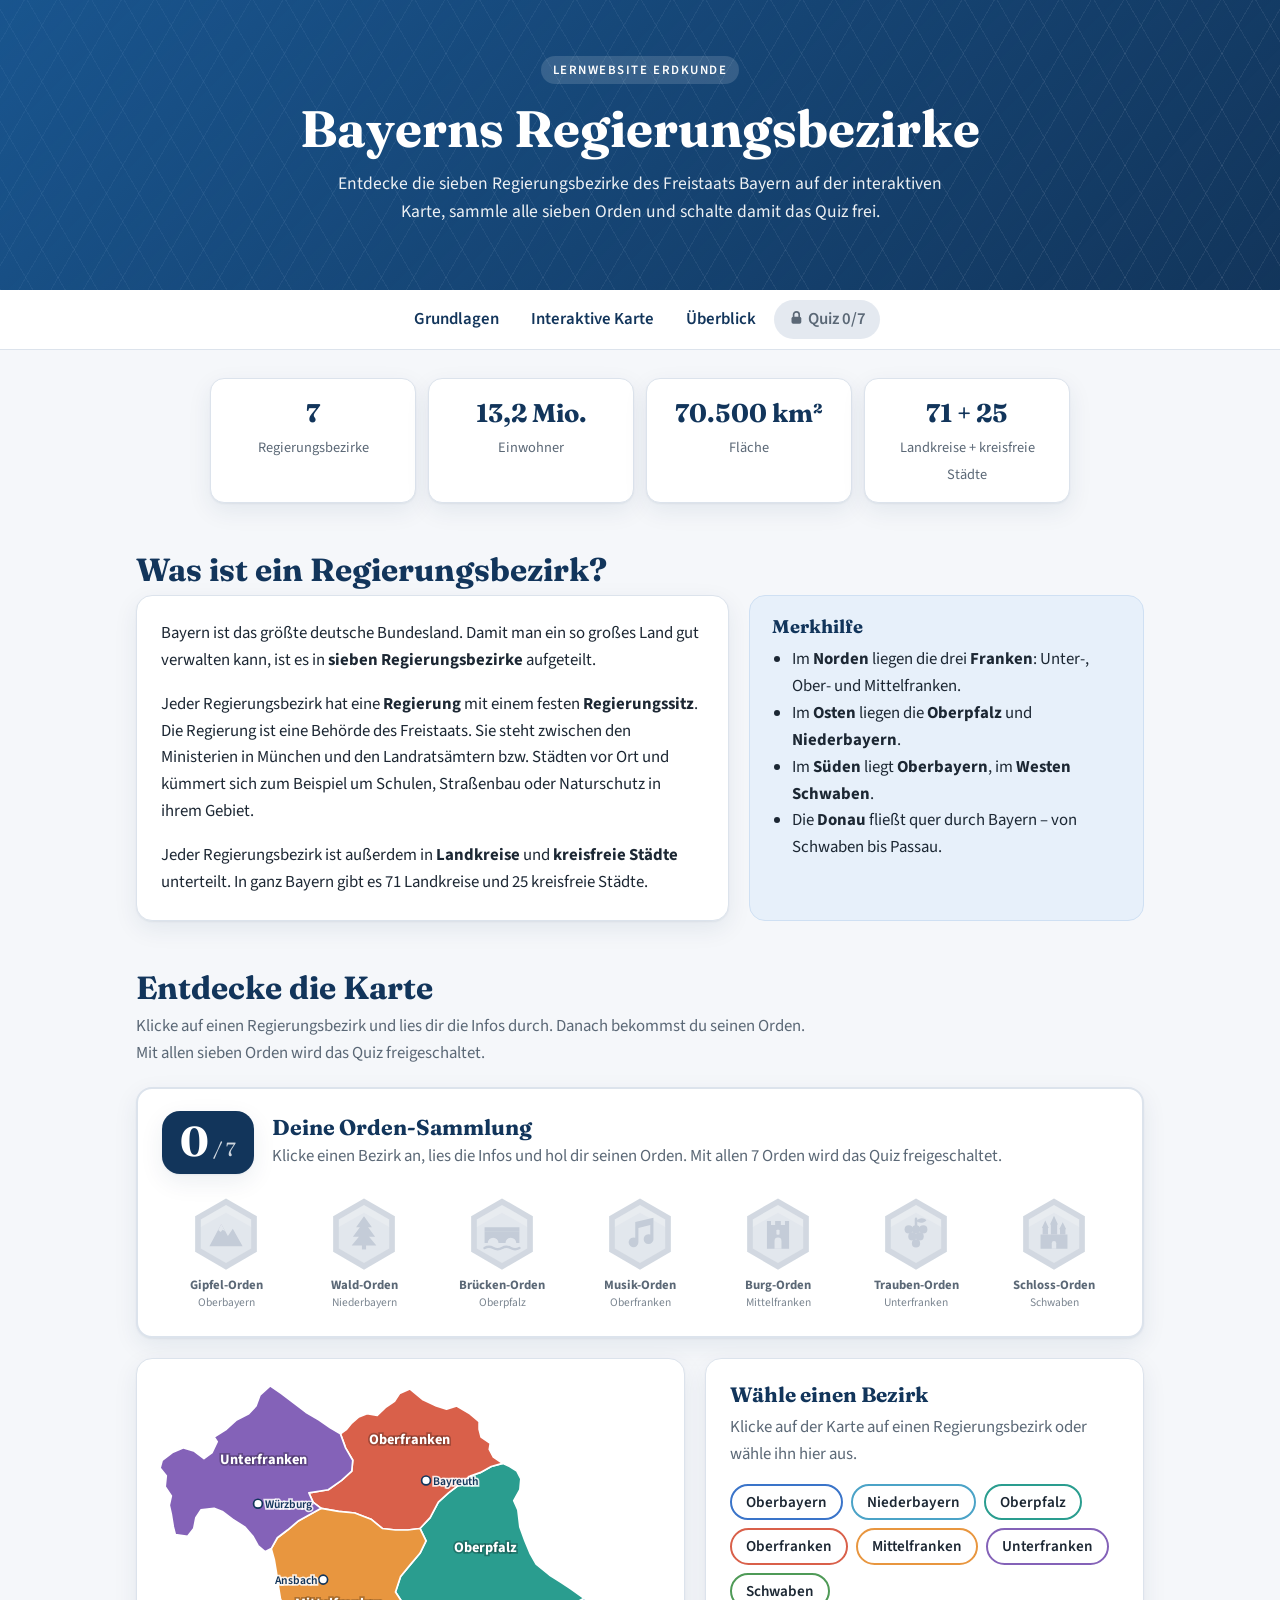
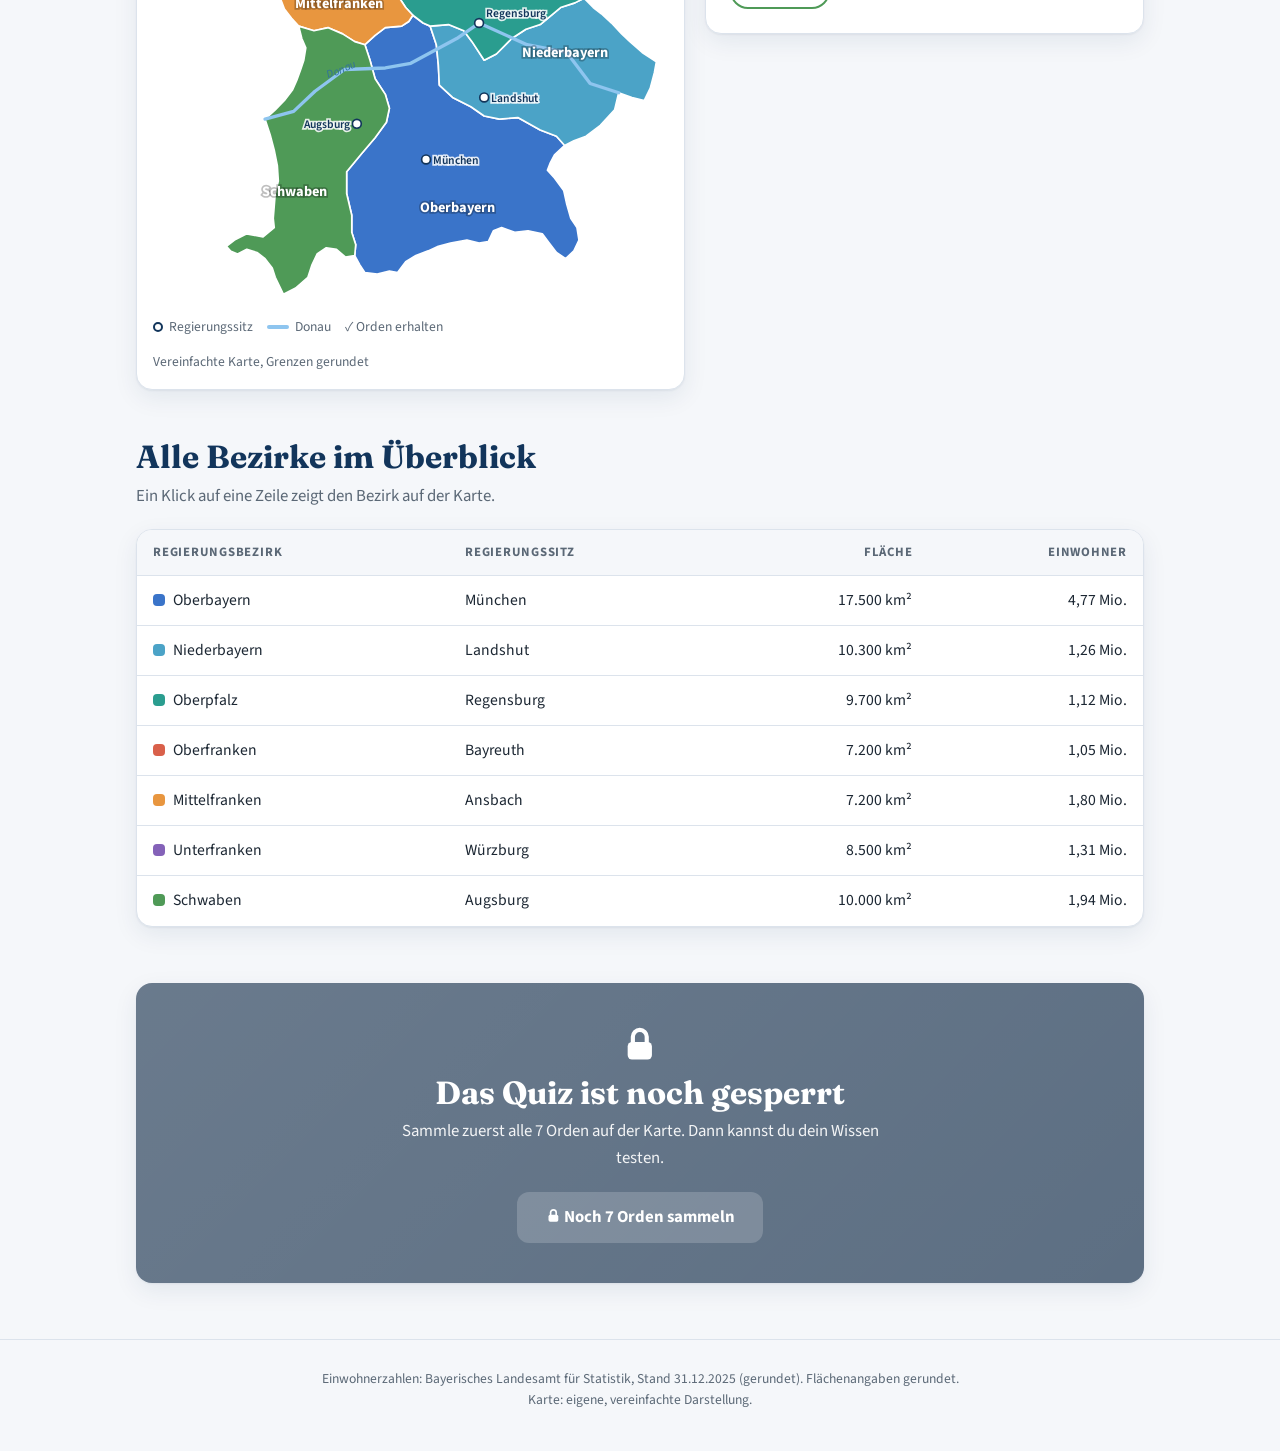
==== commit 223633a2: "Add files via upload" ====
--- a/index.html
+++ b/index.html
@@ -11,18 +11,19 @@
 <link rel="stylesheet" href="style.css">
 </head>
 <body>
+<svg width="0" height="0" style="position:absolute" aria-hidden="true"><defs><symbol id="icon-berg" viewBox="0 0 24 24"><path d="M1.5 20.5 L9 6.5 L13.2 14 L16.3 9.5 L22.5 20.5 Z"/><path fill="var(--grund)" d="M9 6.5 L11.4 11 L9.9 10.1 L8.6 11.5 L7.1 10.2 Z"/></symbol><symbol id="icon-tanne" viewBox="0 0 24 24"><path d="M12 1.5 L17 8.5 H14.6 L19 14.5 H15.2 L19.8 20 H4.2 L8.8 14.5 H5 L9.4 8.5 H7 Z"/><rect x="10.7" y="19.5" width="2.6" height="3"/></symbol><symbol id="icon-bruecke" viewBox="0 0 24 24"><path d="M1 8.5 H23 V11 H1 Z"/><path d="M1 11 H23 V18.5 H21 A3.4 3.4 0 0 0 14.2 18.5 H9.8 A3.4 3.4 0 0 0 3 18.5 H1 Z"/><path d="M1 21.6 q2.75 -1.6 5.5 0 t5.5 0 t5.5 0 t5.5 0" fill="none" stroke="currentColor" stroke-width="1.6" stroke-linecap="round"/></symbol><symbol id="icon-noten" viewBox="0 0 24 24"><path d="M9 5.2 L20.5 2.5 V16 A3.1 3.1 0 1 1 18.5 13.1 V7.1 L11 8.9 V18 A3.1 3.1 0 1 1 9 15.1 Z"/></symbol><symbol id="icon-burg" viewBox="0 0 24 24"><path d="M5 22 V4.5 H7.6 V7 H10.2 V4.5 H13.8 V7 H16.4 V4.5 H19 V22 Z"/><path fill="var(--grund)" d="M9.8 22 V17.2 A2.2 2.2 0 0 1 14.2 17.2 V22 Z"/><rect fill="var(--grund)" x="11" y="10" width="2" height="3.2" rx=".6"/></symbol><symbol id="icon-trauben" viewBox="0 0 24 24"><path d="M12 7.2 V3.2" fill="none" stroke="currentColor" stroke-width="1.6" stroke-linecap="round"/><path d="M12.2 4.4 C14.2 2 17.4 2.4 18.6 4.2 C16.6 6 13.8 6.2 12.2 4.4 Z"/><circle cx="7.4" cy="9.9" r="2.6"/><circle cx="12" cy="9.9" r="2.6"/><circle cx="16.6" cy="9.9" r="2.6"/><circle cx="9.7" cy="14.3" r="2.6"/><circle cx="14.3" cy="14.3" r="2.6"/><circle cx="12" cy="18.7" r="2.6"/></symbol><symbol id="icon-schloss" viewBox="0 0 24 24"><path d="M3.5 22 V13 H20.5 V22 Z"/><path d="M4.8 13 V9 H8.2 V13 Z M4.3 9 L6.5 4.2 L8.7 9 Z"/><path d="M10 13 V6.8 H14 V13 Z M9.5 6.8 L12 1.2 L14.5 6.8 Z"/><path d="M15.8 13 V9.8 H19.2 V13 Z M15.3 9.8 L17.5 5.4 L19.7 9.8 Z"/><path fill="var(--grund)" d="M10.6 22 V18.6 A1.4 1.4 0 0 1 13.4 18.6 V22 Z"/></symbol><symbol id="orden-form" viewBox="0 0 64 64"><polygon fill="var(--rand-farbe)" points="32,2 58,17 58,47 32,62 6,47 6,17"/><polygon fill="var(--grund)" points="32,7.5 53.2,19.7 53.2,44.3 32,56.5 10.8,44.3 10.8,19.7"/><polygon fill="#fff" fill-opacity=".2" points="32,7.5 53.2,19.7 53.2,26 32,14 10.8,26 10.8,19.7"/></symbol></defs></svg>
 
 <header>
   <span class="vorzeile">Lernwebsite Erdkunde</span>
   <h1>Bayerns Regierungsbezirke</h1>
-  <p>Entdecke die sieben Regierungsbezirke des Freistaats Bayern auf der interaktiven Karte. Danach kannst du dein Wissen im Quiz testen.</p>
+  <p>Entdecke die sieben Regierungsbezirke des Freistaats Bayern auf der interaktiven Karte, sammle alle sieben Orden und schalte damit das Quiz frei.</p>
 </header>
 
 <nav>
   <a href="#grundlagen">Grundlagen</a>
   <a href="#karte">Interaktive Karte</a>
   <a href="#ueberblick">Überblick</a>
-  <a class="nav-knopf" href="quiz.html">Zum Quiz</a>
+  <a class="nav-knopf" id="nav-quiz" href="quiz.html">Zum Quiz</a>
 </nav>
 
 <main>
@@ -58,7 +59,22 @@
   <!-- 2. Interaktive Karte -->
   <section id="karte">
     <h2>Entdecke die Karte</h2>
-    <p class="einleitung">Klicke auf einen Regierungsbezirk, um mehr über ihn zu erfahren. Schaffst du es, alle sieben zu entdecken?</p>
+    <p class="einleitung">Klicke auf einen Regierungsbezirk und lies dir die Infos durch. Danach bekommst du seinen Orden. Mit allen sieben Orden wird das Quiz freigeschaltet.</p>
+
+    <div class="entdecker box" id="entdecker">
+      <div class="entdecker-kopf">
+        <div class="zaehler" aria-hidden="true">
+          <span class="zaehler-zahl" id="zaehler-zahl">0</span><span class="zaehler-von">/ 7</span>
+        </div>
+        <div class="entdecker-text">
+          <h3 id="entdecker-titel">Deine Orden-Sammlung</h3>
+          <p id="entdecker-meldung" aria-live="polite"></p>
+        </div>
+        <button class="zuruecksetzen" id="zuruecksetzen" type="button" hidden>Orden zurücksetzen</button>
+      </div>
+      <div class="orden-leiste" id="orden-leiste" role="list" aria-label="Orden der Regierungsbezirke"></div>
+    </div>
+
     <div class="kartenbereich">
       <div class="box karte">
         <svg id="bayernkarte" viewBox="0 0 465 479" role="group" aria-label="Interaktive Karte der sieben Regierungsbezirke Bayerns">
@@ -71,13 +87,13 @@
 <path class="bezirk-flaeche" data-id="schwaben" style="--farbe:#4f9a57" tabindex="0" role="button" aria-label="Schwaben" d="M131.6,226.8 L134.4,238.0 L138.0,246.4 L136.2,257.6 L133.4,266.0 L129.8,275.8 L126.1,284.2 L118.7,294.0 L110.4,302.4 L101.2,310.8 L105.8,324.8 L109.5,338.8 L112.3,352.8 L113.2,366.8 L110.4,378.0 L109.5,389.2 L108.6,400.4 L109.5,408.8 L99.4,417.2 L84.7,414.4 L73.6,420.0 L66.3,425.6 L69.9,429.8 L76.4,432.6 L84.7,428.4 L93.9,431.2 L101.2,436.8 L107.7,445.2 L110.4,453.6 L117.8,469.0 L128.8,463.4 L139.9,453.6 L143.6,442.4 L148.2,432.6 L156.5,427.0 L165.7,428.4 L173.9,435.4 L182.2,434.0 L183.1,424.2 L179.5,413.0 L179.5,397.6 L174.9,378.0 L174.9,358.4 L188.7,341.6 L200.6,327.6 L210.8,313.6 L213.5,301.0 L209.8,288.4 L200.6,274.4 L196.0,257.6 L191.4,243.6 L182.2,240.8 L171.2,233.8 L158.3,228.2 L145.4,231.0 Z"/>
 <polyline class="donau" points="101.2,310.8 127.0,303.8 146.3,285.6 173.0,266.0 209.8,264.6 232.8,260.4 274.3,238.0 294.5,224.0 337.8,243.6 373.7,250.6 394.8,278.6 420.6,287.0"/>
 <text class="donau-name" x="158.3" y="274.0" transform="rotate(-22 158.3 274.0)">Donau</text>
-<text class="bezirk-name" x="275" y="395">Oberbayern</text>
-<text class="bezirk-name" x="372" y="255">Niederbayern</text>
-<text class="bezirk-name" x="300" y="160">Oberpfalz</text>
-<text class="bezirk-name" x="232" y="62">Oberfranken</text>
-<text class="bezirk-name" x="168" y="210">Mittelfranken</text>
-<text class="bezirk-name" x="100" y="80">Unterfranken</text>
-<text class="bezirk-name" x="128" y="380">Schwaben</text>
+<text class="bezirk-name" data-id="oberbayern" x="275" y="395">Oberbayern</text>
+<text class="bezirk-name" data-id="niederbayern" x="372" y="255">Niederbayern</text>
+<text class="bezirk-name" data-id="oberpfalz" x="300" y="160">Oberpfalz</text>
+<text class="bezirk-name" data-id="oberfranken" x="232" y="62">Oberfranken</text>
+<text class="bezirk-name" data-id="mittelfranken" x="168" y="210">Mittelfranken</text>
+<text class="bezirk-name" data-id="unterfranken" x="100" y="80">Unterfranken</text>
+<text class="bezirk-name" data-id="schwaben" x="128" y="380">Schwaben</text>
 <circle class="stadt-punkt" cx="246.6" cy="347.2" r="4"/>
 <text class="stadt-name" x="252.6" y="351.2" text-anchor="start">München</text>
 <circle class="stadt-punkt" cx="299.1" cy="291.2" r="4"/>
@@ -96,6 +112,7 @@
         <div class="legende">
           <span><i class="l-punkt"></i>Regierungssitz</span>
           <span><i class="l-donau"></i>Donau</span>
+          <span>✓ Orden erhalten</span>
           <span>Vereinfachte Karte, Grenzen gerundet</span>
         </div>
       </div>
@@ -126,10 +143,11 @@
   </section>
 
   <!-- 4. Weiter zum Quiz -->
-  <section class="quiz-aufruf">
-    <h2>Bereit für das Quiz?</h2>
-    <p>Teste in 10 Fragen, was du dir über Bayerns Regierungsbezirke gemerkt hast.</p>
-    <a class="knopf" href="quiz.html">Zum Quiz &rarr;</a>
+  <section class="quiz-aufruf" id="quiz-aufruf">
+    <div class="schloss-gross" aria-hidden="true"><svg class="schloss" viewBox="0 0 24 24" aria-hidden="true"><rect x="5" y="11" width="14" height="10" rx="2.5" fill="currentColor"/><path d="M8 11V8a4 4 0 0 1 8 0v3" fill="none" stroke="currentColor" stroke-width="2.4" stroke-linecap="round"/></svg></div>
+    <h2 id="aufruf-titel">Bereit für das Quiz?</h2>
+    <p id="aufruf-text">Teste in 10 Fragen, was du dir über Bayerns Regierungsbezirke gemerkt hast.</p>
+    <a class="knopf" id="aufruf-knopf" href="quiz.html">Zum Quiz &rarr;</a>
   </section>
 
 </main>
@@ -153,7 +171,9 @@
    "Hier liegt die Landeshauptstadt <strong>München</strong>.",
    "In den Alpen steht die <strong>Zugspitze</strong> (2.962 m), der höchste Berg Deutschlands.",
    "Der <strong>Chiemsee</strong> ist der größte See Bayerns."
-  ]
+  ],
+  "orden": "Gipfel-Orden",
+  "icon": "berg"
  },
  "niederbayern": {
   "name": "Niederbayern",
@@ -166,7 +186,9 @@
    "Im <strong>Bayerischen Wald</strong> liegt der erste Nationalpark Deutschlands (gegründet 1970).",
    "<strong>Passau</strong> ist die „Dreiflüssestadt“: Hier fließen Donau, Inn und Ilz zusammen.",
    "Viel Landwirtschaft, z. B. im fruchtbaren Gäuboden um Straubing."
-  ]
+  ],
+  "orden": "Wald-Orden",
+  "icon": "tanne"
  },
  "oberpfalz": {
   "name": "Oberpfalz",
@@ -179,7 +201,9 @@
    "Die Altstadt von <strong>Regensburg</strong> mit der Steinernen Brücke gehört zum UNESCO-Welterbe.",
    "Die Oberpfalz grenzt im Osten an <strong>Tschechien</strong>.",
    "Wegen ihrer vielen Fischweiher wird sie auch „Land der tausend Teiche“ genannt."
-  ]
+  ],
+  "orden": "Brücken-Orden",
+  "icon": "bruecke"
  },
  "oberfranken": {
   "name": "Oberfranken",
@@ -193,7 +217,9 @@
    "In <strong>Bayreuth</strong> finden jeden Sommer die Richard-Wagner-Festspiele statt.",
    "Die Altstadt von <strong>Bamberg</strong> ist UNESCO-Welterbe.",
    "Oberfranken hat besonders viele kleine <strong>Brauereien</strong>."
-  ]
+  ],
+  "orden": "Musik-Orden",
+  "icon": "noten"
  },
  "mittelfranken": {
   "name": "Mittelfranken",
@@ -206,7 +232,9 @@
    "Achtung: Der Regierungssitz ist <strong>Ansbach</strong> – nicht Nürnberg!",
    "<strong>Nürnberg</strong> ist aber die größte Stadt und die zweitgrößte Stadt Bayerns (Kaiserburg, Christkindlesmarkt).",
    "Das <strong>Fränkische Seenland</strong> ist ein beliebtes Ausflugsziel."
-  ]
+  ],
+  "orden": "Burg-Orden",
+  "icon": "burg"
  },
  "unterfranken": {
   "name": "Unterfranken",
@@ -220,7 +248,9 @@
    "Bekannt für den <strong>Frankenwein</strong>, der in der bauchigen Flasche „Bocksbeutel“ verkauft wird.",
    "Die <strong>Würzburger Residenz</strong> ist UNESCO-Welterbe.",
    "Mittelgebirge: Spessart und Rhön."
-  ]
+  ],
+  "orden": "Trauben-Orden",
+  "icon": "trauben"
  },
  "schwaben": {
   "name": "Schwaben",
@@ -233,53 +263,229 @@
    "Liegt im Westen Bayerns an der Grenze zu Baden-Württemberg.",
    "In <strong>Augsburg</strong> steht die Fuggerei (1521), die älteste noch bestehende Sozialsiedlung der Welt.",
    "Im <strong>Allgäu</strong> liegt Schloss <strong>Neuschwanstein</strong>."
-  ]
+  ],
+  "orden": "Schloss-Orden",
+  "icon": "schloss"
  }
 };
   const REIHENFOLGE = ["oberbayern", "niederbayern", "oberpfalz", "oberfranken", "mittelfranken", "unterfranken", "schwaben"];
+  const SPEICHER = "bayern-regierungsbezirke-entdeckt";
+  const LESEZEIT = 5; // Sekunden, bevor man den Orden abholen kann
+  const SCHLOSS_ZU = `<svg class="schloss" viewBox="0 0 24 24" aria-hidden="true"><rect x="5" y="11" width="14" height="10" rx="2.5" fill="currentColor"/><path d="M8 11V8a4 4 0 0 1 8 0v3" fill="none" stroke="currentColor" stroke-width="2.4" stroke-linecap="round"/></svg>`;
+  const SCHLOSS_AUF = `<svg class="schloss" viewBox="0 0 24 24" aria-hidden="true"><rect x="5" y="11" width="14" height="10" rx="2.5" fill="currentColor"/><path d="M8 11V8a4 4 0 0 1 7.6-1.8" fill="none" stroke="currentColor" stroke-width="2.4" stroke-linecap="round"/></svg>`;
+  const wenigBewegung = window.matchMedia("(prefers-reduced-motion: reduce)").matches;
 
   const karte = document.getElementById("bayernkarte");
   const panel = document.getElementById("infopanel");
-  const gesehen = new Set();
-
-  function punkteReihe() {
-    return '<span class="punkte-reihe">' + REIHENFOLGE.map(id =>
-      `<i class="${gesehen.has(id) ? "an" : ""}" style="--farbe:${BEZIRKE[id].farbe}"></i>`).join("") + "</span>";
-  }
-
-  function fortschritt() {
-    const n = gesehen.size;
-    const text = n === 7 ? "Super, du hast alle 7 Bezirke entdeckt! Jetzt bist du bereit für das Quiz."
-                         : `${n} von 7 Bezirken entdeckt`;
-    return `<p class="fortschritt-text">${text} ${punkteReihe()}</p>`;
+  const entdecker = document.getElementById("entdecker");
+  const leiste = document.getElementById("orden-leiste");
+  let lesetimer = null;
+
+  // Orden im Browser merken, damit sie beim Neuladen nicht verloren gehen
+  function laden() {
+    try {
+      const liste = JSON.parse(localStorage.getItem(SPEICHER) || "[]");
+      return Array.isArray(liste) ? liste.filter(id => BEZIRKE[id]) : [];
+    } catch (e) { return []; }
+  }
+  function speichern() {
+    try { localStorage.setItem(SPEICHER, JSON.stringify([...orden])); } catch (e) {}
+  }
+  const orden = new Set(laden());
+  const alleOrden = () => orden.size === REIHENFOLGE.length;
+
+  // Animation neu starten, auch wenn die Klasse schon einmal gesetzt war
+  function animiere(el, klasse) {
+    if (!el || wenigBewegung) return;
+    el.classList.remove(klasse);
+    void el.getBoundingClientRect();
+    el.classList.add(klasse);
+  }
+
+  function ordenSVG(id) {
+    const b = BEZIRKE[id];
+    return `<span class="orden ${orden.has(id) ? "an" : ""}" style="--farbe:${b.farbe}">
+      <svg viewBox="0 0 64 64" role="img" aria-label="${b.orden}${orden.has(id) ? "" : " (noch nicht erhalten)"}">
+        <use href="#orden-form"/>
+        <svg class="orden-icon" x="16" y="15" width="32" height="32" viewBox="0 0 24 24"><use href="#icon-${b.icon}"/></svg>
+      </svg></span>`;
+  }
+
+  function funkeln(el) {
+    if (wenigBewegung) return;
+    for (let i = 0; i < 10; i++) {
+      const f = document.createElement("span");
+      f.className = "funke";
+      f.style.setProperty("--winkel", (i * 36) + "deg");
+      el.appendChild(f);
+      setTimeout(() => f.remove(), 1500);
+    }
+  }
+
+  function zeigeLeiste(neuId) {
+    leiste.innerHTML = REIHENFOLGE.map(id => {
+      const b = BEZIRKE[id];
+      return `<button type="button" role="listitem" class="orden-platz ${orden.has(id) ? "verdient" : ""}" data-id="${id}"
+                title="${b.orden} – ${b.name}${orden.has(id) ? "" : ": noch nicht erhalten"}">
+        ${ordenSVG(id)}
+        <span class="orden-titel">${b.orden}</span>
+        <span class="orden-bezirk">${b.name}</span>
+      </button>`;
+    }).join("");
+    leiste.querySelectorAll(".orden-platz").forEach(btn =>
+      btn.addEventListener("click", () => waehle(btn.dataset.id)));
+    if (neuId) {
+      const platz = leiste.querySelector(`[data-id="${neuId}"] .orden`);
+      animiere(platz, "verleihen");
+      funkeln(platz);
+    }
+  }
+
+  function aktualisiereFortschritt(neuId) {
+    const n = orden.size;
+    const rest = REIHENFOLGE.length - n;
+
+    const zahl = document.getElementById("zaehler-zahl");
+    zahl.textContent = n;
+    if (neuId) animiere(zahl, "huepfen");
+    zeigeLeiste(neuId);
+
+    karte.querySelectorAll(".bezirk-name").forEach(t => {
+      const id = t.dataset.id;
+      t.textContent = BEZIRKE[id].name + (orden.has(id) ? " ✓" : "");
+    });
+
+    const meldung = document.getElementById("entdecker-meldung");
+    const titel = document.getElementById("entdecker-titel");
+    if (n === 0) {
+      titel.textContent = "Deine Orden-Sammlung";
+      meldung.innerHTML = "Klicke einen Bezirk an, lies die Infos und hol dir seinen Orden. Mit allen 7 Orden wird das Quiz freigeschaltet.";
+    } else if (!alleOrden()) {
+      titel.textContent = "Deine Orden-Sammlung";
+      const wer = neuId ? `<strong>${BEZIRKE[neuId].orden}</strong> erhalten! ` : "";
+      meldung.innerHTML = `${wer}Noch <strong>${rest} Orden</strong> bis zum Quiz.`;
+    } else {
+      titel.textContent = "Alle 7 Orden gesammelt!";
+      meldung.innerHTML = "Super gemacht! Du kennst jetzt alle Regierungsbezirke. Das Quiz ist freigeschaltet.";
+    }
+    if (neuId) animiere(meldung, "einblenden");
+    entdecker.classList.toggle("fertig", alleOrden());
+    document.getElementById("zuruecksetzen").hidden = n === 0;
+
+    aktualisiereQuizKnoepfe(neuId && alleOrden());
+  }
+
+  function aktualisiereQuizKnoepfe(geradeFreigeschaltet) {
+    const frei = alleOrden();
+    const rest = REIHENFOLGE.length - orden.size;
+    const nav = document.getElementById("nav-quiz");
+    const aufruf = document.getElementById("quiz-aufruf");
+    const knopf = document.getElementById("aufruf-knopf");
+
+    nav.classList.toggle("gesperrt", !frei);
+    nav.setAttribute("aria-disabled", String(!frei));
+    nav.innerHTML = frei ? "Zum Quiz" : `${SCHLOSS_ZU} Quiz ${orden.size}/7`;
+
+    aufruf.classList.toggle("gesperrt", !frei);
+    aufruf.querySelector(".schloss-gross").innerHTML = frei ? SCHLOSS_AUF : SCHLOSS_ZU;
+    knopf.setAttribute("aria-disabled", String(!frei));
+    if (frei) {
+      document.getElementById("aufruf-titel").textContent = "Das Quiz ist freigeschaltet!";
+      document.getElementById("aufruf-text").textContent = "Teste in 10 Fragen, was du dir über Bayerns Regierungsbezirke gemerkt hast.";
+      knopf.innerHTML = "Zum Quiz &rarr;";
+    } else {
+      document.getElementById("aufruf-titel").textContent = "Das Quiz ist noch gesperrt";
+      document.getElementById("aufruf-text").textContent = "Sammle zuerst alle 7 Orden auf der Karte. Dann kannst du dein Wissen testen.";
+      knopf.innerHTML = `${SCHLOSS_ZU} Noch ${rest} Orden sammeln`;
+    }
+    if (geradeFreigeschaltet) {
+      animiere(nav, "freigeschaltet");
+      animiere(aufruf, "freigeschaltet");
+      setTimeout(konfetti, 700);
+    }
+  }
+
+  // Gesperrte Quiz-Knöpfe: statt zum Quiz zur Orden-Sammlung springen
+  function gesperrtKlick(e) {
+    if (alleOrden()) return;
+    e.preventDefault();
+    document.getElementById("karte").scrollIntoView({ behavior: wenigBewegung ? "auto" : "smooth" });
+    setTimeout(() => animiere(entdecker, "wackeln"), 350);
+  }
+  document.getElementById("nav-quiz").addEventListener("click", gesperrtKlick);
+  document.getElementById("aufruf-knopf").addEventListener("click", gesperrtKlick);
+
+  function konfetti() {
+    if (wenigBewegung) return;
+    const farben = REIHENFOLGE.map(id => BEZIRKE[id].farbe).concat(["#ffffff", "#12355b"]);
+    const huelle = document.createElement("div");
+    huelle.className = "konfetti";
+    for (let i = 0; i < 90; i++) {
+      const s = document.createElement("span");
+      s.style.left = Math.random() * 100 + "vw";
+      s.style.background = farben[i % farben.length];
+      s.style.animationDuration = 1.8 + Math.random() * 1.6 + "s";
+      s.style.animationDelay = Math.random() * 0.5 + "s";
+      s.style.setProperty("--drift", (Math.random() * 160 - 80) + "px");
+      s.style.width = 6 + Math.random() * 6 + "px";
+      s.style.height = 8 + Math.random() * 8 + "px";
+      huelle.appendChild(s);
+    }
+    document.body.appendChild(huelle);
+    setTimeout(() => huelle.remove(), 4200);
   }
 
   function zeigeStart() {
+    clearTimeout(lesetimer);
     karte.classList.remove("hat-auswahl");
     karte.querySelectorAll(".bezirk-flaeche").forEach(p => p.classList.remove("aktiv"));
+    panel.style.removeProperty("--farbe");
     panel.innerHTML = `
       <div class="panel-start">
         <h3>Wähle einen Bezirk</h3>
         <p>Klicke auf der Karte auf einen Regierungsbezirk oder wähle ihn hier aus.</p>
         <div class="bezirk-knoepfe">
-          ${REIHENFOLGE.map(id => `<button data-id="${id}" style="--farbe:${BEZIRKE[id].farbe}" class="${gesehen.has(id) ? "gesehen" : ""}">${BEZIRKE[id].name}</button>`).join("")}
+          ${REIHENFOLGE.map(id => `<button data-id="${id}" style="--farbe:${BEZIRKE[id].farbe}" class="${orden.has(id) ? "gesehen" : ""}">${BEZIRKE[id].name}</button>`).join("")}
         </div>
-        ${fortschritt()}
       </div>`;
     panel.querySelectorAll(".bezirk-knoepfe button").forEach(b =>
       b.addEventListener("click", () => waehle(b.dataset.id)));
   }
 
-  function waehle(id) {
+  function naechsterOhneOrden(id) {
+    const start = REIHENFOLGE.indexOf(id);
+    for (let i = 1; i < REIHENFOLGE.length; i++) {
+      const kandidat = REIHENFOLGE[(start + i) % REIHENFOLGE.length];
+      if (!orden.has(kandidat)) return kandidat;
+    }
+    return REIHENFOLGE[(start + 1) % REIHENFOLGE.length];
+  }
+
+  function ordenBereich(id, geradeErhalten) {
+    const b = BEZIRKE[id];
+    if (orden.has(id)) {
+      return `<div class="orden-bereich erhalten">${ordenSVG(id)}
+        <p>${geradeErhalten ? "Glückwunsch! " : ""}Du hast den <strong>${b.orden}</strong> erhalten.</p></div>`;
+    }
+    return `<div class="orden-bereich">${ordenSVG(id)}
+      <div><p>Lies dir alles durch – dann bekommst du den <strong>${b.orden}</strong>.</p>
+      <button class="abholen" id="abholen" disabled style="--lesezeit:${LESEZEIT}s">
+        <span id="abholen-text">Erst lesen …</span></button></div></div>`;
+  }
+
+  function waehle(id, geradeErhalten = false) {
     const b = BEZIRKE[id];
     if (!b) return;
-    gesehen.add(id);
+    clearTimeout(lesetimer);
+
     karte.classList.add("hat-auswahl");
     karte.querySelectorAll(".bezirk-flaeche").forEach(p => p.classList.toggle("aktiv", p.dataset.id === id));
     // ausgewählten Bezirk nach vorne holen, damit sein Rand ganz sichtbar ist
     const aktiv = karte.querySelector(`.bezirk-flaeche[data-id="${id}"]`);
     karte.insertBefore(aktiv, karte.querySelector(".donau"));
-    const naechster = REIHENFOLGE[(REIHENFOLGE.indexOf(id) + 1) % REIHENFOLGE.length];
+    if (!geradeErhalten) animiere(aktiv, "aufleuchten");
+
+    const naechster = naechsterOhneOrden(id);
     panel.style.setProperty("--farbe", b.farbe);
     panel.innerHTML = `
       <div class="panel-kopf">
@@ -293,21 +499,45 @@
           <div><strong>${b.stadt}</strong><span>Größte Stadt</span></div>
         </div>
         <ul>${b.fakten.map(f => `<li>${f}</li>`).join("")}</ul>
+        ${ordenBereich(id, geradeErhalten)}
         <div class="panel-aktionen">
           <button class="knopf-klein" id="alle">&larr; Alle Bezirke</button>
           <button class="knopf-klein" id="weiter">${BEZIRKE[naechster].name} &rarr;</button>
         </div>
-        ${fortschritt()}
       </div>`;
+    if (!geradeErhalten) animiere(panel, "einblenden");
     document.getElementById("alle").addEventListener("click", zeigeStart);
     document.getElementById("weiter").addEventListener("click", () => waehle(naechster));
+
+    const abholen = document.getElementById("abholen");
+    if (abholen) {
+      lesetimer = setTimeout(() => {
+        abholen.disabled = false;
+        abholen.classList.add("bereit");
+        document.getElementById("abholen-text").textContent = "Orden abholen!";
+      }, LESEZEIT * 1000);
+      abholen.addEventListener("click", () => verleihe(id));
+    }
+    if (geradeErhalten) {
+      const o = panel.querySelector(".orden-bereich .orden");
+      animiere(o, "verleihen");
+      funkeln(o);
+    }
+  }
+
+  function verleihe(id) {
+    if (orden.has(id)) return;
+    orden.add(id);
+    speichern();
+    waehle(id, true);
+    aktualisiereFortschritt(id);
   }
 
   karte.querySelectorAll(".bezirk-flaeche").forEach(p => {
     p.addEventListener("click", () => {
       waehle(p.dataset.id);
       // auf dem Handy liegt die Info unter der Karte: dorthin scrollen
-      if (window.innerWidth < 880) panel.scrollIntoView({ behavior: "smooth", block: "start" });
+      if (window.innerWidth < 880) panel.scrollIntoView({ behavior: wenigBewegung ? "auto" : "smooth", block: "start" });
     });
     p.addEventListener("keydown", e => {
       if (e.key === "Enter" || e.key === " ") { e.preventDefault(); waehle(p.dataset.id); }
@@ -316,10 +546,18 @@
 
   document.querySelectorAll("tbody tr").forEach(tr => tr.addEventListener("click", () => {
     waehle(tr.dataset.id);
-    document.getElementById("karte").scrollIntoView();
+    document.getElementById("karte").scrollIntoView({ behavior: wenigBewegung ? "auto" : "smooth" });
   }));
 
+  document.getElementById("zuruecksetzen").addEventListener("click", () => {
+    orden.clear();
+    speichern();
+    zeigeStart();
+    aktualisiereFortschritt(null);
+  });
+
   zeigeStart();
+  aktualisiereFortschritt(null);
 </script>
 </body>
 </html>
--- a/style.css
+++ b/style.css
@@ -216,6 +216,160 @@
 
 footer { text-align: center; color: var(--grau); font-size: .85rem; padding: 28px 16px 40px; border-top: 1px solid var(--rand); }
 
+
+/* ---------- Entdecker-Fortschritt ---------- */
+.entdecker {
+  margin-bottom: 20px; padding: 22px 24px 20px;
+  border: 2px solid var(--rand); transition: border-color .4s, background .4s;
+}
+.entdecker.fertig { border-color: #9fd3ad; background: linear-gradient(180deg, #f1faf3, #fff); }
+.entdecker-kopf { display: flex; align-items: center; gap: 18px; flex-wrap: wrap; margin-bottom: 18px; }
+.zaehler {
+  display: flex; align-items: baseline; gap: 4px; flex: none;
+  background: var(--navy); color: #fff; border-radius: 18px; padding: 10px 18px;
+  font-family: var(--titel); box-shadow: var(--schatten);
+}
+.entdecker.fertig .zaehler { background: var(--richtig); }
+.zaehler-zahl { display: inline-block; font-size: 2.6rem; font-weight: 700; line-height: 1; }
+.zaehler-von { font-size: 1.2rem; opacity: .8; }
+.entdecker-text { flex: 1 1 160px; }
+.entdecker-text h3 { margin: 0 0 2px; font-size: 1.35rem; }
+.entdecker-text p { margin: 0; color: var(--grau); }
+.entdecker-text p strong { color: var(--text); }
+.zuruecksetzen {
+  font: inherit; font-size: .85rem; color: var(--grau); background: none; border: none;
+  text-decoration: underline; cursor: pointer; padding: 4px; margin-left: auto;
+}
+.zuruecksetzen:hover { color: var(--navy); }
+
+.huepfen { animation: huepfen .5s cubic-bezier(.3,1.6,.5,1); }
+@keyframes huepfen { 0% { transform: scale(1); } 45% { transform: scale(1.45); } 100% { transform: scale(1); } }
+.einblenden { animation: einblenden .4s ease-out; }
+@keyframes einblenden { from { opacity: 0; transform: translateY(6px); } to { opacity: 1; transform: none; } }
+.wackeln { animation: wackeln .55s ease-in-out; }
+@keyframes wackeln {
+  0%, 100% { transform: translateX(0); } 20% { transform: translateX(-9px); }
+  40% { transform: translateX(8px); } 60% { transform: translateX(-6px); } 80% { transform: translateX(4px); }
+}
+.bezirk-flaeche.aufleuchten { animation: aufleuchten .9s ease-out; }
+@keyframes aufleuchten {
+  0% { filter: brightness(1); } 30% { filter: brightness(1.45) saturate(1.2); } 100% { filter: brightness(1); }
+}
+.neu-abzeichen {
+  display: inline-block; font-size: .75rem; font-weight: 700; letter-spacing: .06em; text-transform: uppercase;
+  background: rgba(255,255,255,.25); border-radius: 999px; padding: 2px 10px; margin-bottom: 6px;
+  animation: huepfen .5s .1s cubic-bezier(.3,1.6,.5,1) both;
+}
+
+/* Schloss und gesperrtes Quiz */
+.schloss { width: 1em; height: 1em; vertical-align: -.12em; }
+nav a.nav-knopf.gesperrt { background: #e4e9f0; color: var(--grau); }
+nav a.nav-knopf.gesperrt:hover { background: #d8dfe8; }
+nav a.nav-knopf.freigeschaltet { animation: freigeschaltet-nav 1.2s ease-out 2; }
+@keyframes freigeschaltet-nav {
+  0% { box-shadow: 0 0 0 0 rgba(31,111,184,.7); } 100% { box-shadow: 0 0 0 14px rgba(31,111,184,0); }
+}
+.schloss-gross { font-size: 2.6rem; line-height: 1; margin-bottom: 6px; }
+.quiz-aufruf { transition: filter .5s; }
+.quiz-aufruf.gesperrt { background: #5d6f83 linear-gradient(135deg, rgba(255,255,255,.08), rgba(0,0,0,0)); }
+.quiz-aufruf.gesperrt .knopf { background: rgba(255,255,255,.18); color: #fff; cursor: not-allowed; }
+.quiz-aufruf.gesperrt .knopf:hover { transform: none; }
+.quiz-aufruf.freigeschaltet .schloss-gross { animation: huepfen .7s cubic-bezier(.3,1.6,.5,1) 2; }
+.quiz-aufruf.freigeschaltet .knopf { animation: freigeschaltet-nav 1.2s .3s ease-out 3; }
+
+/* Konfetti */
+.konfetti { position: fixed; inset: 0; pointer-events: none; overflow: hidden; z-index: 50; }
+.konfetti span {
+  position: absolute; top: -20px; border-radius: 2px; opacity: .95;
+  animation-name: konfetti-fall; animation-timing-function: cubic-bezier(.25,.6,.5,1); animation-fill-mode: forwards;
+}
+@keyframes konfetti-fall {
+  to { transform: translate(var(--drift), 105vh) rotate(720deg); opacity: .9; }
+}
+
+/* Gesperrte Quizseite */
+.quiz-gesperrt { text-align: center; }
+.quiz-gesperrt .schloss-gross { color: var(--navy); }
+.quiz-gesperrt h2 { margin-bottom: 8px; }
+
+
+/* ---------- Orden ---------- */
+.orden {
+  --grund: #d9dfe7; --rand-farbe: #c3ccd7; color: #b1bccb;
+  display: block; position: relative;
+}
+.orden.an { --grund: var(--farbe); --rand-farbe: color-mix(in srgb, var(--farbe) 60%, #000); color: #fff; }
+.orden svg { display: block; width: 100%; height: auto; overflow: visible; }
+.orden .orden-icon { fill: currentColor; }
+
+.orden-leiste { display: grid; grid-template-columns: repeat(7, 1fr); gap: 10px; }
+@media (max-width: 640px) { .orden-leiste { grid-template-columns: repeat(4, 1fr); row-gap: 14px; } }
+.orden-platz {
+  font: inherit; background: none; border: none; padding: 4px 2px; cursor: pointer;
+  text-align: center; border-radius: 12px; color: inherit; transition: background .2s;
+}
+.orden-platz:hover { background: var(--blau-hell); }
+.orden-platz .orden { width: 100%; max-width: 76px; margin: 0 auto; transition: transform .2s; }
+.orden-platz:hover .orden { transform: translateY(-3px) rotate(-4deg); }
+.orden-platz .orden:not(.an) { opacity: .75; }
+.orden-platz .orden-titel { display: block; margin-top: 6px; font-size: .8rem; font-weight: 700; color: var(--grau); line-height: 1.2; }
+.orden-platz .orden-bezirk { display: block; font-size: .72rem; color: var(--grau); opacity: .8; }
+.orden-platz.verdient .orden-titel { color: var(--text); }
+@media (max-width: 640px) { .orden-platz .orden-bezirk { display: none; } }
+
+/* Verleihung */
+.orden.verleihen { animation: verleihen 1s cubic-bezier(.2,1.4,.4,1); }
+@keyframes verleihen {
+  0% { transform: scale(.2) rotate(-200deg); opacity: 0; }
+  60% { transform: scale(1.25) rotate(12deg); opacity: 1; }
+  100% { transform: scale(1) rotate(0); }
+}
+.orden.verleihen::after {
+  content: ""; position: absolute; inset: -6%; border-radius: 50%;
+  box-shadow: 0 0 0 0 var(--farbe); animation: strahlen 1.1s .45s ease-out;
+  pointer-events: none;
+}
+@keyframes strahlen { from { box-shadow: 0 0 0 0 color-mix(in srgb, var(--farbe) 70%, transparent); } to { box-shadow: 0 0 0 26px transparent; } }
+.funke {
+  position: absolute; left: 50%; top: 42%; width: 7px; height: 7px; border-radius: 50%;
+  background: var(--farbe); pointer-events: none; opacity: 0;
+  animation: funke .8s .5s ease-out forwards;
+}
+@keyframes funke {
+  0% { opacity: 1; transform: translate(-50%, -50%) rotate(var(--winkel)) translateY(0) scale(1); }
+  100% { opacity: 0; transform: translate(-50%, -50%) rotate(var(--winkel)) translateY(-46px) scale(.4); }
+}
+
+/* Orden im Infokasten */
+.orden-bereich {
+  display: flex; align-items: center; gap: 14px; margin-top: 4px; margin-bottom: 18px;
+  background: var(--hintergrund); border-radius: 14px; padding: 12px 14px;
+}
+.orden-bereich .orden { width: 64px; flex: none; }
+.orden-bereich p { margin: 0; font-size: .95rem; }
+.orden-bereich strong { color: var(--navy); }
+.abholen {
+  position: relative; overflow: hidden; display: inline-flex; align-items: center; gap: 8px;
+  font: inherit; font-weight: 700; margin-top: 8px; padding: 9px 16px; border-radius: 10px;
+  border: none; cursor: pointer; background: var(--farbe); color: #fff;
+  box-shadow: 0 4px 12px color-mix(in srgb, var(--farbe) 35%, transparent);
+  transition: transform .15s;
+}
+.abholen:hover:not(:disabled) { transform: translateY(-1px) scale(1.02); }
+.abholen:disabled { cursor: wait; background: #c9d1db; box-shadow: none; color: #fff; }
+.abholen:disabled::before {
+  content: ""; position: absolute; inset: 0; background: var(--farbe); opacity: .85;
+  transform-origin: left; transform: scaleX(0); animation: lesen var(--lesezeit) linear forwards;
+}
+.abholen span { position: relative; }
+@keyframes lesen { to { transform: scaleX(1); } }
+.abholen.bereit { animation: bereit 1.4s ease-in-out infinite; }
+@keyframes bereit {
+  0%, 100% { box-shadow: 0 4px 12px color-mix(in srgb, var(--farbe) 35%, transparent); }
+  50% { box-shadow: 0 0 0 6px color-mix(in srgb, var(--farbe) 25%, transparent); }
+}
+.orden-bereich.erhalten { background: color-mix(in srgb, var(--farbe) 12%, #fff); }
+
 @media (prefers-reduced-motion: reduce) {
-  * { transition: none !important; scroll-behavior: auto !important; }
-}
+  *, *::before, *::after { transition: none !important; animation: none !important; scroll-behavior: auto !important; }
+}
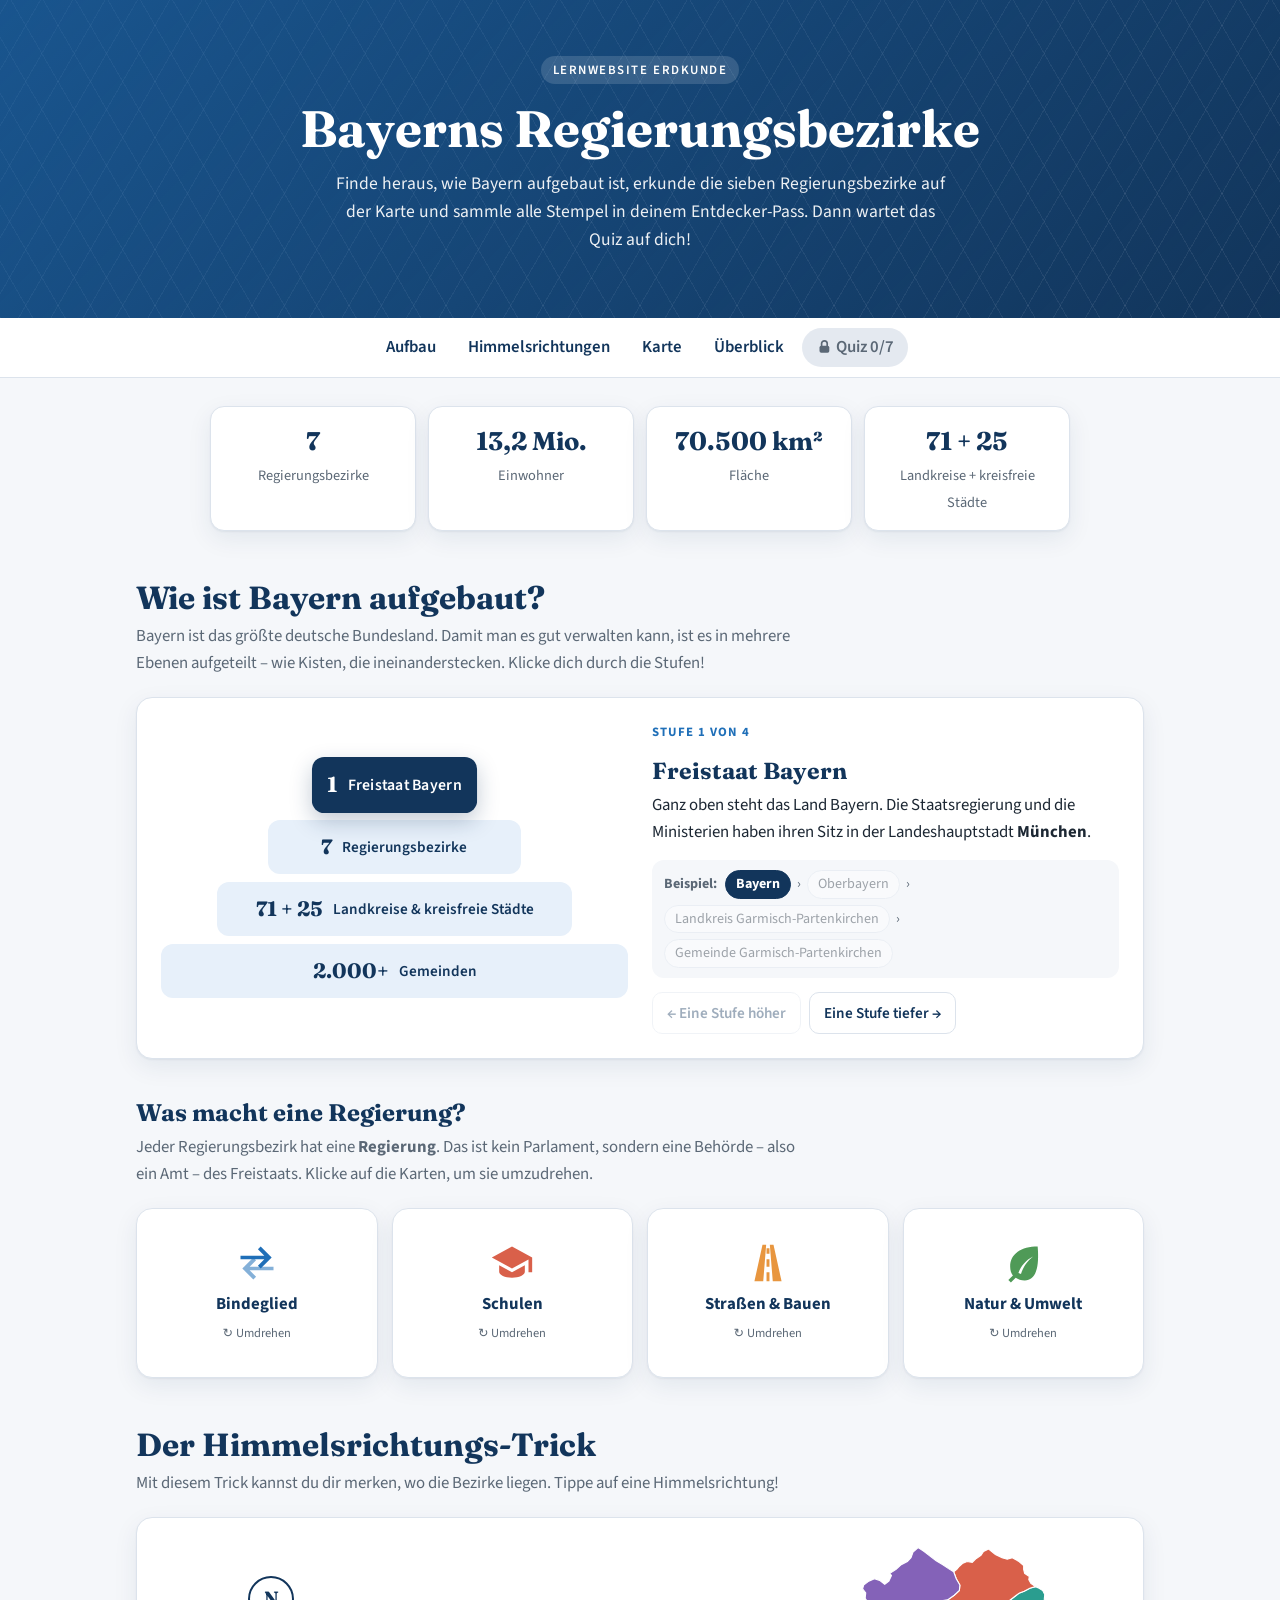
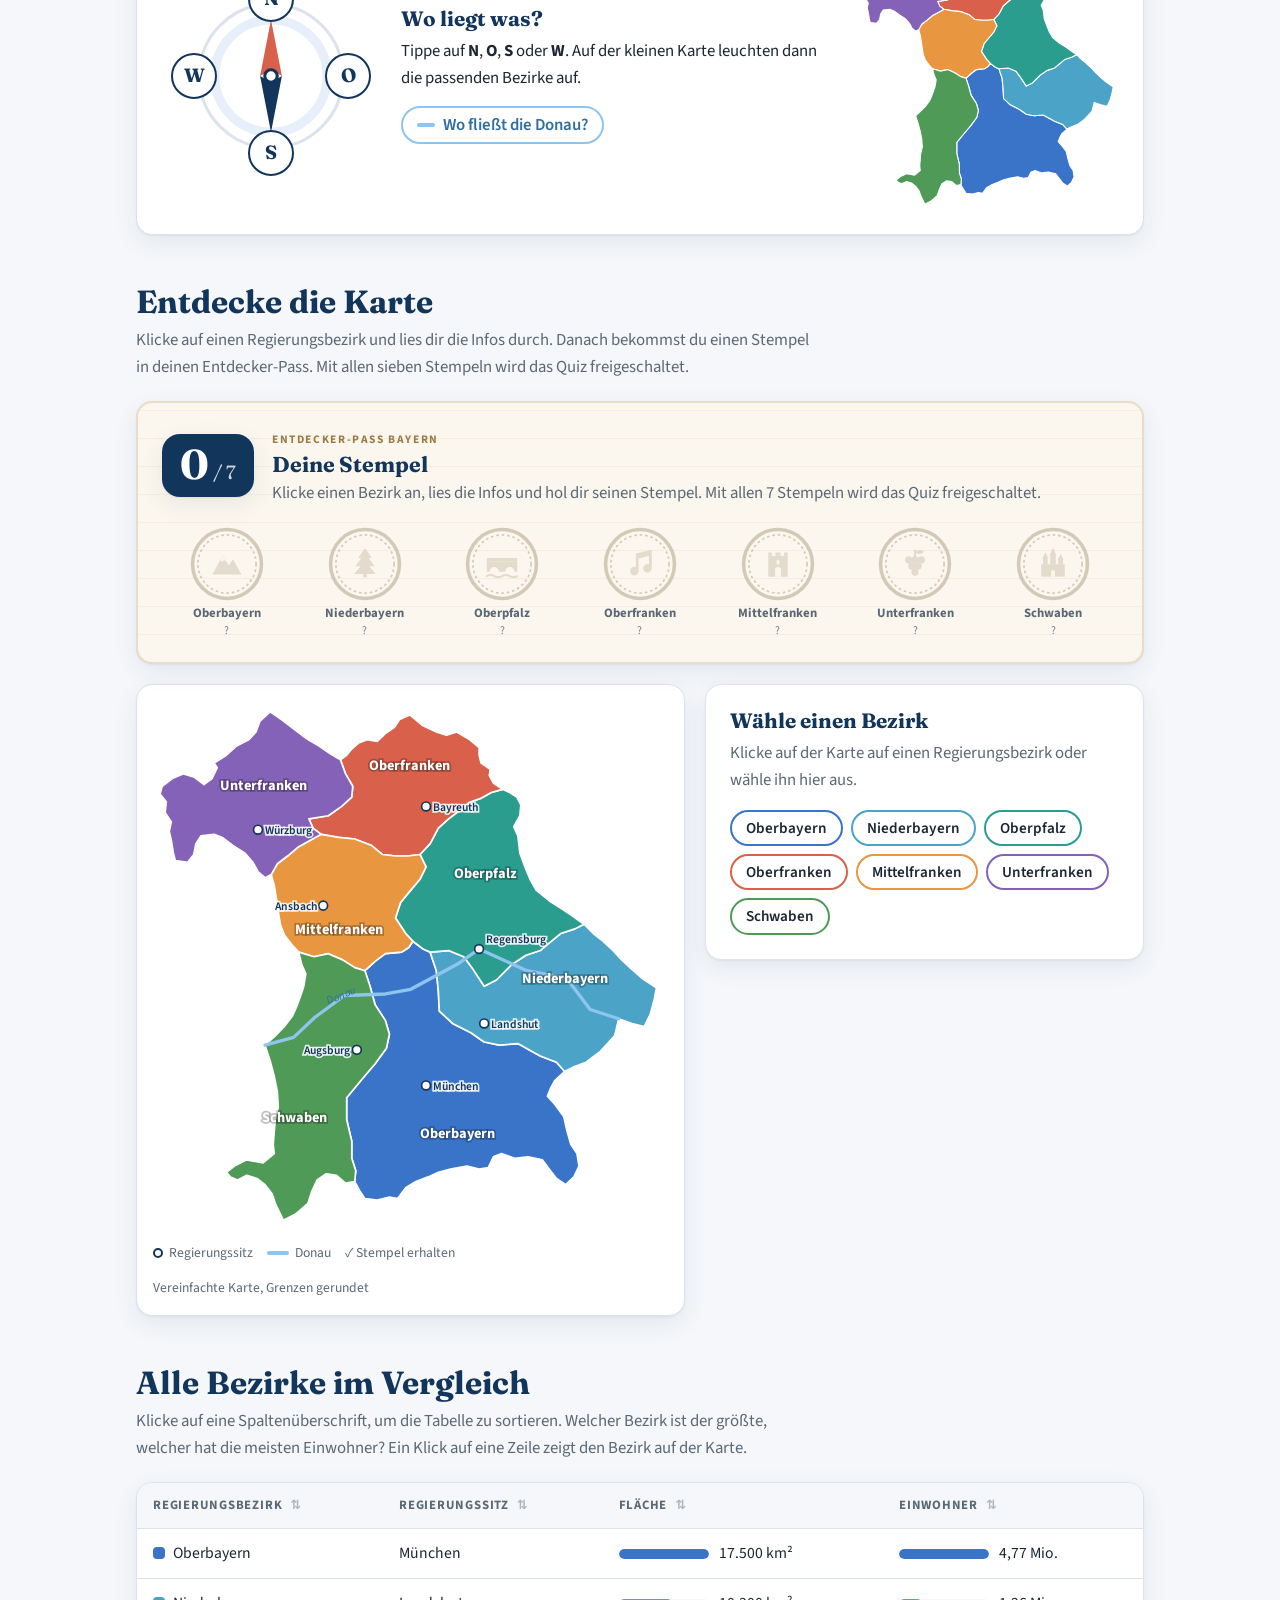
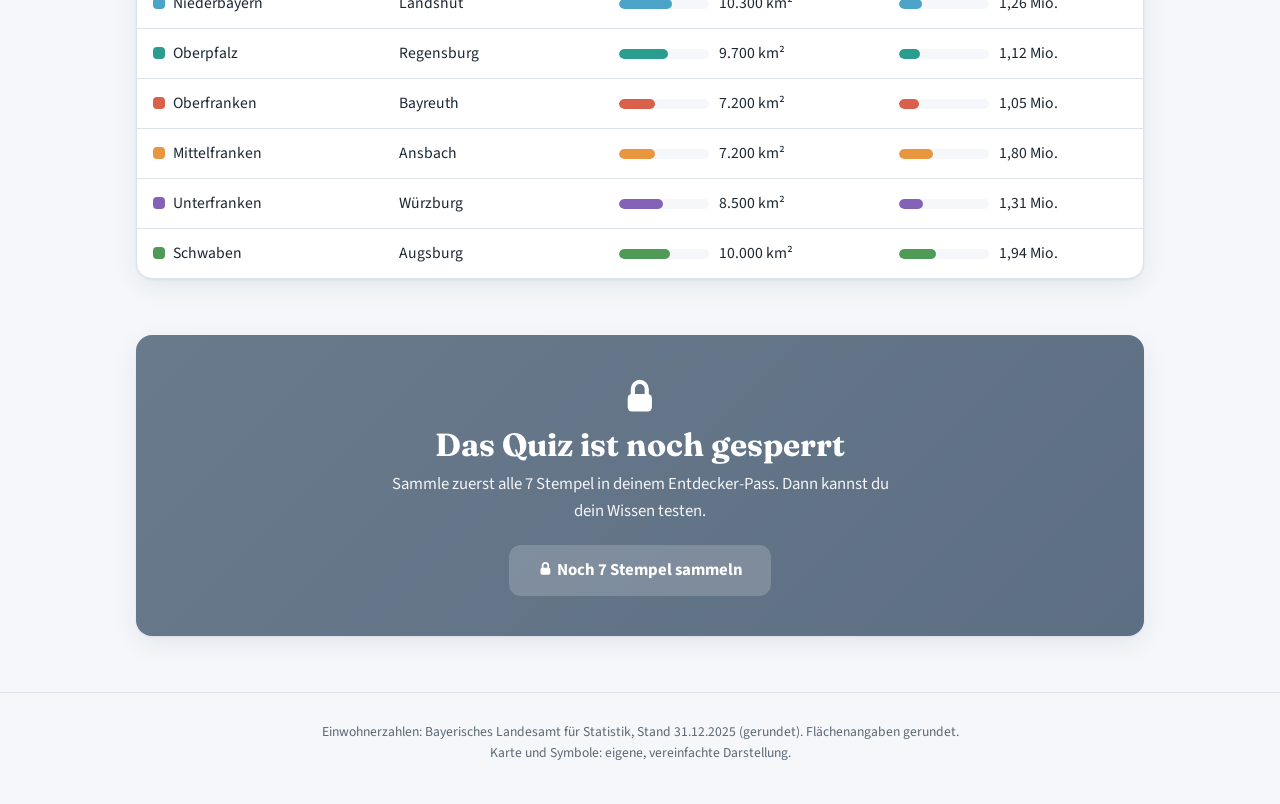
==== commit 289080e4: "Add files via upload" ====
--- a/index.html
+++ b/index.html
@@ -4,24 +4,25 @@
 <meta charset="UTF-8">
 <meta name="viewport" content="width=device-width, initial-scale=1">
 <title>Bayerns Regierungsbezirke</title>
-<meta name="description" content="Lernwebsite zu den sieben Regierungsbezirken Bayerns mit interaktiver Karte">
+<meta name="description" content="Lernwebsite zu den sieben Regierungsbezirken Bayerns mit interaktiver Karte und Entdecker-Pass">
 <link rel="preconnect" href="https://fonts.googleapis.com">
 <link rel="preconnect" href="https://fonts.gstatic.com" crossorigin>
 <link href="https://fonts.googleapis.com/css2?family=Fraunces:opsz,wght@9..144,600;9..144,700&family=Source+Sans+3:wght@400;600;700&display=swap" rel="stylesheet">
 <link rel="stylesheet" href="style.css">
 </head>
 <body>
-<svg width="0" height="0" style="position:absolute" aria-hidden="true"><defs><symbol id="icon-berg" viewBox="0 0 24 24"><path d="M1.5 20.5 L9 6.5 L13.2 14 L16.3 9.5 L22.5 20.5 Z"/><path fill="var(--grund)" d="M9 6.5 L11.4 11 L9.9 10.1 L8.6 11.5 L7.1 10.2 Z"/></symbol><symbol id="icon-tanne" viewBox="0 0 24 24"><path d="M12 1.5 L17 8.5 H14.6 L19 14.5 H15.2 L19.8 20 H4.2 L8.8 14.5 H5 L9.4 8.5 H7 Z"/><rect x="10.7" y="19.5" width="2.6" height="3"/></symbol><symbol id="icon-bruecke" viewBox="0 0 24 24"><path d="M1 8.5 H23 V11 H1 Z"/><path d="M1 11 H23 V18.5 H21 A3.4 3.4 0 0 0 14.2 18.5 H9.8 A3.4 3.4 0 0 0 3 18.5 H1 Z"/><path d="M1 21.6 q2.75 -1.6 5.5 0 t5.5 0 t5.5 0 t5.5 0" fill="none" stroke="currentColor" stroke-width="1.6" stroke-linecap="round"/></symbol><symbol id="icon-noten" viewBox="0 0 24 24"><path d="M9 5.2 L20.5 2.5 V16 A3.1 3.1 0 1 1 18.5 13.1 V7.1 L11 8.9 V18 A3.1 3.1 0 1 1 9 15.1 Z"/></symbol><symbol id="icon-burg" viewBox="0 0 24 24"><path d="M5 22 V4.5 H7.6 V7 H10.2 V4.5 H13.8 V7 H16.4 V4.5 H19 V22 Z"/><path fill="var(--grund)" d="M9.8 22 V17.2 A2.2 2.2 0 0 1 14.2 17.2 V22 Z"/><rect fill="var(--grund)" x="11" y="10" width="2" height="3.2" rx=".6"/></symbol><symbol id="icon-trauben" viewBox="0 0 24 24"><path d="M12 7.2 V3.2" fill="none" stroke="currentColor" stroke-width="1.6" stroke-linecap="round"/><path d="M12.2 4.4 C14.2 2 17.4 2.4 18.6 4.2 C16.6 6 13.8 6.2 12.2 4.4 Z"/><circle cx="7.4" cy="9.9" r="2.6"/><circle cx="12" cy="9.9" r="2.6"/><circle cx="16.6" cy="9.9" r="2.6"/><circle cx="9.7" cy="14.3" r="2.6"/><circle cx="14.3" cy="14.3" r="2.6"/><circle cx="12" cy="18.7" r="2.6"/></symbol><symbol id="icon-schloss" viewBox="0 0 24 24"><path d="M3.5 22 V13 H20.5 V22 Z"/><path d="M4.8 13 V9 H8.2 V13 Z M4.3 9 L6.5 4.2 L8.7 9 Z"/><path d="M10 13 V6.8 H14 V13 Z M9.5 6.8 L12 1.2 L14.5 6.8 Z"/><path d="M15.8 13 V9.8 H19.2 V13 Z M15.3 9.8 L17.5 5.4 L19.7 9.8 Z"/><path fill="var(--grund)" d="M10.6 22 V18.6 A1.4 1.4 0 0 1 13.4 18.6 V22 Z"/></symbol><symbol id="orden-form" viewBox="0 0 64 64"><polygon fill="var(--rand-farbe)" points="32,2 58,17 58,47 32,62 6,47 6,17"/><polygon fill="var(--grund)" points="32,7.5 53.2,19.7 53.2,44.3 32,56.5 10.8,44.3 10.8,19.7"/><polygon fill="#fff" fill-opacity=".2" points="32,7.5 53.2,19.7 53.2,26 32,14 10.8,26 10.8,19.7"/></symbol></defs></svg>
+<svg width="0" height="0" style="position:absolute" aria-hidden="true"><defs><symbol id="icon-berg" viewBox="0 0 24 24"><path d="M1.5 20.5 L9 6.5 L13.2 14 L16.3 9.5 L22.5 20.5 Z"/><path fill="var(--grund)" d="M9 6.5 L11.4 11 L9.9 10.1 L8.6 11.5 L7.1 10.2 Z"/></symbol><symbol id="icon-tanne" viewBox="0 0 24 24"><path d="M12 1.5 L17 8.5 H14.6 L19 14.5 H15.2 L19.8 20 H4.2 L8.8 14.5 H5 L9.4 8.5 H7 Z"/><rect x="10.7" y="19.5" width="2.6" height="3"/></symbol><symbol id="icon-bruecke" viewBox="0 0 24 24"><path d="M1 8.5 H23 V11 H1 Z"/><path d="M1 11 H23 V18.5 H21 A3.4 3.4 0 0 0 14.2 18.5 H9.8 A3.4 3.4 0 0 0 3 18.5 H1 Z"/><path d="M1 21.6 q2.75 -1.6 5.5 0 t5.5 0 t5.5 0 t5.5 0" fill="none" stroke="currentColor" stroke-width="1.6" stroke-linecap="round"/></symbol><symbol id="icon-noten" viewBox="0 0 24 24"><path d="M9 5.2 L20.5 2.5 V16 A3.1 3.1 0 1 1 18.5 13.1 V7.1 L11 8.9 V18 A3.1 3.1 0 1 1 9 15.1 Z"/></symbol><symbol id="icon-burg" viewBox="0 0 24 24"><path d="M5 22 V4.5 H7.6 V7 H10.2 V4.5 H13.8 V7 H16.4 V4.5 H19 V22 Z"/><path fill="var(--grund)" d="M9.8 22 V17.2 A2.2 2.2 0 0 1 14.2 17.2 V22 Z"/><rect fill="var(--grund)" x="11" y="10" width="2" height="3.2" rx=".6"/></symbol><symbol id="icon-trauben" viewBox="0 0 24 24"><path d="M12 7.2 V3.2" fill="none" stroke="currentColor" stroke-width="1.6" stroke-linecap="round"/><path d="M12.2 4.4 C14.2 2 17.4 2.4 18.6 4.2 C16.6 6 13.8 6.2 12.2 4.4 Z"/><circle cx="7.4" cy="9.9" r="2.6"/><circle cx="12" cy="9.9" r="2.6"/><circle cx="16.6" cy="9.9" r="2.6"/><circle cx="9.7" cy="14.3" r="2.6"/><circle cx="14.3" cy="14.3" r="2.6"/><circle cx="12" cy="18.7" r="2.6"/></symbol><symbol id="icon-schloss" viewBox="0 0 24 24"><path d="M3.5 22 V13 H20.5 V22 Z"/><path d="M4.8 13 V9 H8.2 V13 Z M4.3 9 L6.5 4.2 L8.7 9 Z"/><path d="M10 13 V6.8 H14 V13 Z M9.5 6.8 L12 1.2 L14.5 6.8 Z"/><path d="M15.8 13 V9.8 H19.2 V13 Z M15.3 9.8 L17.5 5.4 L19.7 9.8 Z"/><path fill="var(--grund)" d="M10.6 22 V18.6 A1.4 1.4 0 0 1 13.4 18.6 V22 Z"/></symbol><symbol id="stempel-form" viewBox="0 0 64 64"><circle cx="32" cy="32" r="29" fill="var(--stempel-grund)" stroke="var(--tinte)" stroke-width="3"/><circle cx="32" cy="32" r="24.5" fill="none" stroke="var(--tinte)" stroke-width="1.4" stroke-dasharray="2.2 2.4"/></symbol><filter id="tinte" x="-5%" y="-5%" width="110%" height="110%"><feTurbulence type="fractalNoise" baseFrequency="1.1" numOctaves="2" seed="4" result="rauschen"/><feColorMatrix in="rauschen" type="matrix" values="0 0 0 0 0  0 0 0 0 0  0 0 0 0 0  0 0 0 -1.1 1.5" result="maske"/><feComposite in="SourceGraphic" in2="maske" operator="in"/></filter></defs></svg>
 
 <header>
   <span class="vorzeile">Lernwebsite Erdkunde</span>
   <h1>Bayerns Regierungsbezirke</h1>
-  <p>Entdecke die sieben Regierungsbezirke des Freistaats Bayern auf der interaktiven Karte, sammle alle sieben Orden und schalte damit das Quiz frei.</p>
+  <p>Finde heraus, wie Bayern aufgebaut ist, erkunde die sieben Regierungsbezirke auf der Karte und sammle alle Stempel in deinem Entdecker-Pass. Dann wartet das Quiz auf dich!</p>
 </header>
 
 <nav>
-  <a href="#grundlagen">Grundlagen</a>
-  <a href="#karte">Interaktive Karte</a>
+  <a href="#grundlagen">Aufbau</a>
+  <a href="#himmelsrichtungen">Himmelsrichtungen</a>
+  <a href="#karte">Karte</a>
   <a href="#ueberblick">Überblick</a>
   <a class="nav-knopf" id="nav-quiz" href="quiz.html">Zum Quiz</a>
 </nav>
@@ -35,44 +36,114 @@
     <div class="zahl"><strong>71 + 25</strong><span>Landkreise + kreisfreie Städte</span></div>
   </div>
 
-  <!-- 1. Grundlagen -->
+  <!-- 1. Aufbau Bayerns -->
   <section id="grundlagen">
-    <h2>Was ist ein Regierungsbezirk?</h2>
-    <div class="zweispaltig">
-      <div class="box">
-        <p style="margin-top:0">Bayern ist das größte deutsche Bundesland. Damit man ein so großes Land gut verwalten kann, ist es in <strong>sieben Regierungsbezirke</strong> aufgeteilt.</p>
-        <p>Jeder Regierungsbezirk hat eine <strong>Regierung</strong> mit einem festen <strong>Regierungssitz</strong>. Die Regierung ist eine Behörde des Freistaats. Sie steht zwischen den Ministerien in München und den Landratsämtern bzw. Städten vor Ort und kümmert sich zum Beispiel um Schulen, Straßenbau oder Naturschutz in ihrem Gebiet.</p>
-        <p style="margin-bottom:0">Jeder Regierungsbezirk ist außerdem in <strong>Landkreise</strong> und <strong>kreisfreie Städte</strong> unterteilt. In ganz Bayern gibt es 71 Landkreise und 25 kreisfreie Städte.</p>
+    <h2>Wie ist Bayern aufgebaut?</h2>
+    <p class="einleitung">Bayern ist das größte deutsche Bundesland. Damit man es gut verwalten kann, ist es in mehrere Ebenen aufgeteilt – wie Kisten, die ineinanderstecken. Klicke dich durch die Stufen!</p>
+    <div class="box ebenen">
+      <div class="treppe" role="tablist" aria-label="Verwaltungsebenen in Bayern">
+        <button class="stufe" role="tab" data-i="0" style="--breite:34%"><span class="stufe-zahl">1</span><span class="stufe-name">Freistaat Bayern</span></button>
+        <button class="stufe" role="tab" data-i="1" style="--breite:54%"><span class="stufe-zahl">7</span><span class="stufe-name">Regierungsbezirke</span></button>
+        <button class="stufe" role="tab" data-i="2" style="--breite:76%"><span class="stufe-zahl">71 + 25</span><span class="stufe-name">Landkreise &amp; kreisfreie Städte</span></button>
+        <button class="stufe" role="tab" data-i="3" style="--breite:100%"><span class="stufe-zahl">2.000+</span><span class="stufe-name">Gemeinden</span></button>
       </div>
-      <div class="merke">
-        <h3>Merkhilfe</h3>
-        <ul>
-          <li>Im <strong>Norden</strong> liegen die drei <strong>Franken</strong>: Unter-, Ober- und Mittelfranken.</li>
-          <li>Im <strong>Osten</strong> liegen die <strong>Oberpfalz</strong> und <strong>Niederbayern</strong>.</li>
-          <li>Im <strong>Süden</strong> liegt <strong>Oberbayern</strong>, im <strong>Westen</strong> <strong>Schwaben</strong>.</li>
-          <li>Die <strong>Donau</strong> fließt quer durch Bayern – von Schwaben bis Passau.</li>
-        </ul>
+      <div class="stufen-info" role="tabpanel" aria-live="polite">
+        <p class="stufen-schritt" id="stufen-schritt"></p>
+        <h3 id="stufen-titel"></h3>
+        <p id="stufen-text"></p>
+        <div class="beispiel-kette" id="beispiel-kette" aria-label="Beispiel"></div>
+        <div class="stufen-knoepfe">
+          <button class="knopf-klein" id="stufe-zurueck">&larr; Eine Stufe höher</button>
+          <button class="knopf-klein" id="stufe-weiter">Eine Stufe tiefer &rarr;</button>
+        </div>
       </div>
     </div>
+
+    <h3 class="unterueberschrift">Was macht eine Regierung?</h3>
+    <p class="einleitung">Jeder Regierungsbezirk hat eine <strong>Regierung</strong>. Das ist kein Parlament, sondern eine Behörde – also ein Amt – des Freistaats. Klicke auf die Karten, um sie umzudrehen.</p>
+    <div class="dreh-karten">
+      <button class="dreh-karte" style="--farbe:#1f6fb8" aria-pressed="false">
+        <span class="seite vorne"><svg viewBox="0 0 24 24" aria-hidden="true"><path d="M3 8h13l-3.5-3.5L14 3l6 6-6 6-1.5-1.5L16 10H3z"/><path d="M21 16H8l3.5 3.5L10 21l-6-6 6-6 1.5 1.5L8 14h13z" opacity=".55"/></svg><strong>Bindeglied</strong><small>Umdrehen</small></span>
+        <span class="seite hinten">Sie verbindet die Ministerien in München mit den Landratsämtern und Städten vor Ort.</span>
+      </button>
+      <button class="dreh-karte" style="--farbe:#d9604a" aria-pressed="false">
+        <span class="seite vorne"><svg viewBox="0 0 24 24" aria-hidden="true"><path d="M12 3 1 9l11 6 9-4.9V17h2V9z"/><path d="M5 13.2v3.6C5 18.6 8.1 20 12 20s7-1.4 7-3.2v-3.6l-7 3.8z"/></svg><strong>Schulen</strong><small>Umdrehen</small></span>
+        <span class="seite hinten">Sie kümmert sich mit darum, dass der Unterricht an den Schulen im Bezirk gut läuft.</span>
+      </button>
+      <button class="dreh-karte" style="--farbe:#e8963f" aria-pressed="false">
+        <span class="seite vorne"><svg viewBox="0 0 24 24" aria-hidden="true"><path d="M9 2h2l-1.6 20H4.6zM13 2h2l4.4 20h-4.8z"/><path d="M11.2 4h1.6v3h-1.6zM11.2 10h1.6v4h-1.6zM11.2 17h1.6v5h-1.6z"/></svg><strong>Straßen &amp; Bauen</strong><small>Umdrehen</small></span>
+        <span class="seite hinten">Sie prüft und genehmigt große Bauvorhaben, zum Beispiel neue Straßen.</span>
+      </button>
+      <button class="dreh-karte" style="--farbe:#4f9a57" aria-pressed="false">
+        <span class="seite vorne"><svg viewBox="0 0 24 24" aria-hidden="true"><path d="M20 3c-9 0-15 4-15 11 0 2 .6 3.6 1.5 4.8L4 21.3 5.4 22.7 8 20.1C9.3 21 10.9 21.5 13 21.5c6 0 8-7 7-18.5zM9.5 17.5c1.5-4 4-7 8-9-3 2.5-5.3 5.4-6.6 9.5z"/></svg><strong>Natur &amp; Umwelt</strong><small>Umdrehen</small></span>
+        <span class="seite hinten">Sie kümmert sich um den Naturschutz, zum Beispiel um Naturschutzgebiete.</span>
+      </button>
+    </div>
   </section>
 
-  <!-- 2. Interaktive Karte -->
+  <!-- 2. Himmelsrichtungen -->
+  <section id="himmelsrichtungen">
+    <h2>Der Himmelsrichtungs-Trick</h2>
+    <p class="einleitung">Mit diesem Trick kannst du dir merken, wo die Bezirke liegen. Tippe auf eine Himmelsrichtung!</p>
+    <div class="box kompass-bereich">
+      <div class="kompass" role="group" aria-label="Himmelsrichtungen">
+        <svg class="kompass-rose" viewBox="0 0 100 100" aria-hidden="true">
+          <circle cx="50" cy="50" r="46" fill="#fff" stroke="#dce3ec" stroke-width="2"/>
+          <circle cx="50" cy="50" r="36" fill="none" stroke="#e7f0fa" stroke-width="6"/>
+          <g id="kompass-nadel">
+            <polygon points="50,14 57,50 50,46 43,50" fill="#d9604a"/>
+            <polygon points="50,86 57,50 50,54 43,50" fill="#12355b"/>
+          </g>
+          <circle cx="50" cy="50" r="4" fill="#fff" stroke="#12355b" stroke-width="2"/>
+        </svg>
+        <button class="richtung n" data-richtung="norden" aria-pressed="false">N</button>
+        <button class="richtung o" data-richtung="osten" aria-pressed="false">O</button>
+        <button class="richtung s" data-richtung="sueden" aria-pressed="false">S</button>
+        <button class="richtung w" data-richtung="westen" aria-pressed="false">W</button>
+      </div>
+      <div class="kompass-text">
+        <h3 id="richtung-titel">Wo liegt was?</h3>
+        <p id="richtung-text">Tippe auf <strong>N</strong>, <strong>O</strong>, <strong>S</strong> oder <strong>W</strong>. Auf der kleinen Karte leuchten dann die passenden Bezirke auf.</p>
+        <button class="donau-knopf" id="donau-knopf" aria-pressed="false"><i></i>Wo fließt die Donau?</button>
+      </div>
+      <div class="minikarte-huelle"><svg class="minikarte" id="minikarte" viewBox="0 0 465 479" aria-hidden="true">
+<path data-id="oberbayern" style="--farbe:#3a74c9" d="M182.2,434.0 L186.8,442.4 L191.4,449.4 L202.5,450.8 L213.5,448.0 L220.9,449.4 L228.2,439.6 L237.4,434.0 L248.5,429.8 L257.7,425.6 L268.7,422.8 L283.5,420.0 L294.5,422.8 L302.8,421.4 L307.4,411.6 L314.8,408.8 L326.7,413.0 L338.7,411.6 L351.6,414.4 L358.0,422.8 L364.4,431.2 L372.7,436.8 L380.1,429.8 L384.7,420.0 L382.9,408.8 L377.3,400.4 L373.7,387.8 L370.9,375.2 L362.6,364.0 L356.2,357.0 L358.9,350.0 L362.6,343.0 L371.8,334.6 L364.4,326.2 L349.7,320.6 L329.5,309.4 L312.9,310.8 L299.1,308.0 L287.1,299.6 L270.6,291.2 L258.6,280.0 L257.7,261.8 L255.9,243.6 L250.3,226.8 L243.9,224.0 L234.7,217.0 L231.0,222.6 L224.6,226.8 L209.8,228.2 L200.6,235.2 L191.4,243.6 L196.0,257.6 L200.6,274.4 L209.8,288.4 L213.5,301.0 L210.8,313.6 L200.6,327.6 L188.7,341.6 L174.9,358.4 L174.9,378.0 L179.5,397.6 L179.5,413.0 L183.1,424.2 Z"/>
+<path data-id="niederbayern" style="--farbe:#4ba3c7" d="M371.8,334.6 L380.1,330.4 L391.1,326.2 L404.0,316.4 L416.9,302.4 L420.6,287.0 L432.6,291.2 L443.6,294.0 L449.1,282.8 L452.8,268.8 L454.6,259.0 L441.8,250.6 L430.7,240.8 L423.3,233.8 L414.1,224.0 L404.9,215.6 L397.6,210.0 L389.3,201.6 L381.0,205.8 L368.1,210.0 L349.7,225.4 L336.8,229.6 L324.0,238.0 L310.1,252.0 L299.1,257.6 L288.1,240.8 L280.7,231.0 L266.9,225.4 L250.3,226.8 L255.9,243.6 L257.7,261.8 L258.6,280.0 L270.6,291.2 L287.1,299.6 L299.1,308.0 L312.9,310.8 L329.5,309.4 L349.7,320.6 L364.4,326.2 Z"/>
+<path data-id="oberpfalz" style="--farbe:#2a9d8f" d="M389.3,201.6 L377.3,193.2 L369.1,187.6 L358.0,180.6 L346.0,170.8 L340.5,161.0 L335.9,149.8 L331.3,137.2 L329.5,121.8 L325.8,113.4 L331.3,103.6 L332.2,93.8 L328.6,86.8 L322.1,82.6 L315.7,79.8 L305.5,82.6 L295.4,88.2 L287.1,91.0 L277.9,98.0 L266.9,106.4 L257.7,114.8 L250.3,128.8 L241.1,138.6 L246.6,149.8 L241.1,161.0 L232.8,170.8 L223.6,182.0 L219.0,196.0 L228.2,210.0 L234.7,217.0 L243.9,224.0 L250.3,226.8 L266.9,225.4 L280.7,231.0 L288.1,240.8 L299.1,257.6 L310.1,252.0 L324.0,238.0 L336.8,229.6 L349.7,225.4 L368.1,210.0 L381.0,205.8 Z"/>
+<path data-id="oberfranken" style="--farbe:#d9604a" d="M315.7,79.8 L307.4,74.2 L303.7,67.2 L304.6,61.6 L296.3,56.0 L294.5,49.0 L294.5,42.0 L286.2,35.0 L274.3,28.0 L265.1,30.8 L255.9,28.0 L243.9,22.4 L231.9,12.6 L222.7,16.8 L218.1,23.8 L209.8,29.4 L202.5,36.4 L193.3,35.0 L185.9,37.8 L179.5,43.4 L174.9,49.0 L169.3,53.2 L173.9,65.8 L180.4,77.0 L179.5,86.8 L170.3,95.2 L158.3,103.6 L140.8,106.4 L144.5,114.8 L151.9,120.4 L167.5,123.2 L182.2,124.6 L196.9,130.2 L207.1,138.6 L219.0,140.0 L230.1,140.0 L241.1,138.6 L250.3,128.8 L257.7,114.8 L266.9,106.4 L277.9,98.0 L287.1,91.0 L295.4,88.2 L305.5,82.6 Z"/>
+<path data-id="mittelfranken" style="--farbe:#e8963f" d="M106.8,156.8 L109.5,166.6 L111.4,177.8 L113.2,190.4 L115.0,201.6 L118.7,211.4 L125.2,219.8 L131.6,226.8 L145.4,231.0 L158.3,228.2 L171.2,233.8 L182.2,240.8 L191.4,243.6 L200.6,235.2 L209.8,228.2 L224.6,226.8 L231.0,222.6 L234.7,217.0 L228.2,210.0 L219.0,196.0 L223.6,182.0 L232.8,170.8 L241.1,161.0 L246.6,149.8 L241.1,138.6 L230.1,140.0 L219.0,140.0 L207.1,138.6 L196.9,130.2 L182.2,124.6 L167.5,123.2 L151.9,120.4 L141.7,126.0 L131.6,131.6 L121.5,140.0 L112.3,147.0 Z"/>
+<path data-id="unterfranken" style="--farbe:#8462b8" d="M169.3,53.2 L160.1,47.6 L150.0,40.6 L138.0,33.6 L127.0,25.2 L116.0,16.8 L105.8,9.8 L96.6,18.2 L93.0,28.0 L86.5,35.0 L75.5,40.6 L66.3,49.0 L55.2,56.0 L58.0,60.2 L53.4,70.0 L46.0,75.6 L36.8,68.6 L27.6,65.8 L17.5,70.0 L8.3,77.0 L6.4,84.0 L12.0,91.0 L11.0,100.8 L16.6,109.2 L14.7,117.6 L16.6,126.0 L18.4,137.2 L20.2,144.2 L31.3,145.6 L36.8,138.6 L38.7,128.8 L43.3,121.8 L55.2,120.4 L62.6,123.2 L71.8,130.2 L82.8,137.2 L90.2,145.6 L94.8,154.0 L101.2,159.6 L106.8,156.8 L112.3,147.0 L121.5,140.0 L131.6,131.6 L141.7,126.0 L151.9,120.4 L144.5,114.8 L140.8,106.4 L158.3,103.6 L170.3,95.2 L179.5,86.8 L180.4,77.0 L173.9,65.8 Z"/>
+<path data-id="schwaben" style="--farbe:#4f9a57" d="M131.6,226.8 L134.4,238.0 L138.0,246.4 L136.2,257.6 L133.4,266.0 L129.8,275.8 L126.1,284.2 L118.7,294.0 L110.4,302.4 L101.2,310.8 L105.8,324.8 L109.5,338.8 L112.3,352.8 L113.2,366.8 L110.4,378.0 L109.5,389.2 L108.6,400.4 L109.5,408.8 L99.4,417.2 L84.7,414.4 L73.6,420.0 L66.3,425.6 L69.9,429.8 L76.4,432.6 L84.7,428.4 L93.9,431.2 L101.2,436.8 L107.7,445.2 L110.4,453.6 L117.8,469.0 L128.8,463.4 L139.9,453.6 L143.6,442.4 L148.2,432.6 L156.5,427.0 L165.7,428.4 L173.9,435.4 L182.2,434.0 L183.1,424.2 L179.5,413.0 L179.5,397.6 L174.9,378.0 L174.9,358.4 L188.7,341.6 L200.6,327.6 L210.8,313.6 L213.5,301.0 L209.8,288.4 L200.6,274.4 L196.0,257.6 L191.4,243.6 L182.2,240.8 L171.2,233.8 L158.3,228.2 L145.4,231.0 Z"/>
+<polyline class="mini-donau" points="101.2,310.8 127.0,303.8 146.3,285.6 173.0,266.0 209.8,264.6 232.8,260.4 274.3,238.0 294.5,224.0 337.8,243.6 373.7,250.6 394.8,278.6 420.6,287.0"/>
+<text data-id="oberbayern" x="275" y="395">Oberbayern</text>
+<text data-id="niederbayern" x="372" y="255">Niederbayern</text>
+<text data-id="oberpfalz" x="300" y="160">Oberpfalz</text>
+<text data-id="oberfranken" x="232" y="62">Oberfranken</text>
+<text data-id="mittelfranken" x="168" y="210">Mittelfranken</text>
+<text data-id="unterfranken" x="100" y="80">Unterfranken</text>
+<text data-id="schwaben" x="128" y="380">Schwaben</text>
+</svg></div>
+    </div>
+  </section>
+
+  <!-- 3. Interaktive Karte -->
   <section id="karte">
     <h2>Entdecke die Karte</h2>
-    <p class="einleitung">Klicke auf einen Regierungsbezirk und lies dir die Infos durch. Danach bekommst du seinen Orden. Mit allen sieben Orden wird das Quiz freigeschaltet.</p>
-
-    <div class="entdecker box" id="entdecker">
-      <div class="entdecker-kopf">
+    <p class="einleitung">Klicke auf einen Regierungsbezirk und lies dir die Infos durch. Danach bekommst du einen Stempel in deinen Entdecker-Pass. Mit allen sieben Stempeln wird das Quiz freigeschaltet.</p>
+
+    <div class="pass" id="pass">
+      <div class="pass-kopf">
         <div class="zaehler" aria-hidden="true">
           <span class="zaehler-zahl" id="zaehler-zahl">0</span><span class="zaehler-von">/ 7</span>
         </div>
-        <div class="entdecker-text">
-          <h3 id="entdecker-titel">Deine Orden-Sammlung</h3>
-          <p id="entdecker-meldung" aria-live="polite"></p>
+        <div class="pass-text">
+          <span class="pass-etikett">Entdecker-Pass Bayern</span>
+          <h3 id="pass-titel">Deine Stempel</h3>
+          <p id="pass-meldung" aria-live="polite"></p>
         </div>
-        <button class="zuruecksetzen" id="zuruecksetzen" type="button" hidden>Orden zurücksetzen</button>
+        <button class="zuruecksetzen" id="zuruecksetzen" type="button" hidden>Pass zurücksetzen</button>
       </div>
-      <div class="orden-leiste" id="orden-leiste" role="list" aria-label="Orden der Regierungsbezirke"></div>
+      <div class="stempel-leiste" id="stempel-leiste" role="list" aria-label="Stempel der Regierungsbezirke"></div>
     </div>
 
     <div class="kartenbereich">
@@ -112,7 +183,7 @@
         <div class="legende">
           <span><i class="l-punkt"></i>Regierungssitz</span>
           <span><i class="l-donau"></i>Donau</span>
-          <span>✓ Orden erhalten</span>
+          <span>✓ Stempel erhalten</span>
           <span>Vereinfachte Karte, Grenzen gerundet</span>
         </div>
       </div>
@@ -120,29 +191,34 @@
     </div>
   </section>
 
-  <!-- 3. Überblick -->
+  <!-- 4. Überblick -->
   <section id="ueberblick">
-    <h2>Alle Bezirke im Überblick</h2>
-    <p class="einleitung">Ein Klick auf eine Zeile zeigt den Bezirk auf der Karte.</p>
+    <h2>Alle Bezirke im Vergleich</h2>
+    <p class="einleitung">Klicke auf eine Spaltenüberschrift, um die Tabelle zu sortieren. Welcher Bezirk ist der größte, welcher hat die meisten Einwohner? Ein Klick auf eine Zeile zeigt den Bezirk auf der Karte.</p>
     <div class="box tabelle-wrap">
-      <table>
+      <table id="vergleich">
         <thead>
-          <tr><th>Regierungsbezirk</th><th>Regierungssitz</th><th class="zahl-spalte">Fläche</th><th class="zahl-spalte">Einwohner</th></tr>
+          <tr>
+            <th><button class="sortieren" data-schluessel="name">Regierungsbezirk <span class="pfeil"></span></button></th>
+            <th><button class="sortieren" data-schluessel="sitz">Regierungssitz <span class="pfeil"></span></button></th>
+            <th><button class="sortieren" data-schluessel="km2" data-zahl="1">Fläche <span class="pfeil"></span></button></th>
+            <th><button class="sortieren" data-schluessel="mio" data-zahl="1">Einwohner <span class="pfeil"></span></button></th>
+          </tr>
         </thead>
         <tbody>
-<tr data-id="oberbayern" style="--farbe:#3a74c9"><td><span class="farbpunkt"></span>Oberbayern</td><td>München</td><td class="zahl-spalte">17.500 km²</td><td class="zahl-spalte">4,77 Mio.</td></tr>
-<tr data-id="niederbayern" style="--farbe:#4ba3c7"><td><span class="farbpunkt"></span>Niederbayern</td><td>Landshut</td><td class="zahl-spalte">10.300 km²</td><td class="zahl-spalte">1,26 Mio.</td></tr>
-<tr data-id="oberpfalz" style="--farbe:#2a9d8f"><td><span class="farbpunkt"></span>Oberpfalz</td><td>Regensburg</td><td class="zahl-spalte">9.700 km²</td><td class="zahl-spalte">1,12 Mio.</td></tr>
-<tr data-id="oberfranken" style="--farbe:#d9604a"><td><span class="farbpunkt"></span>Oberfranken</td><td>Bayreuth</td><td class="zahl-spalte">7.200 km²</td><td class="zahl-spalte">1,05 Mio.</td></tr>
-<tr data-id="mittelfranken" style="--farbe:#e8963f"><td><span class="farbpunkt"></span>Mittelfranken</td><td>Ansbach</td><td class="zahl-spalte">7.200 km²</td><td class="zahl-spalte">1,80 Mio.</td></tr>
-<tr data-id="unterfranken" style="--farbe:#8462b8"><td><span class="farbpunkt"></span>Unterfranken</td><td>Würzburg</td><td class="zahl-spalte">8.500 km²</td><td class="zahl-spalte">1,31 Mio.</td></tr>
-<tr data-id="schwaben" style="--farbe:#4f9a57"><td><span class="farbpunkt"></span>Schwaben</td><td>Augsburg</td><td class="zahl-spalte">10.000 km²</td><td class="zahl-spalte">1,94 Mio.</td></tr>
+<tr data-id="oberbayern" data-name="Oberbayern" data-sitz="München" data-km2="17500" data-mio="4.77" style="--farbe:#3a74c9"><td><span class="farbpunkt"></span>Oberbayern</td><td>München</td><td class="balken-zelle"><span class="mini-balken"><i style="width:100%"></i></span><span class="balken-wert">17.500 km²</span></td><td class="balken-zelle"><span class="mini-balken"><i style="width:100%"></i></span><span class="balken-wert">4,77 Mio.</span></td></tr>
+<tr data-id="niederbayern" data-name="Niederbayern" data-sitz="Landshut" data-km2="10300" data-mio="1.26" style="--farbe:#4ba3c7"><td><span class="farbpunkt"></span>Niederbayern</td><td>Landshut</td><td class="balken-zelle"><span class="mini-balken"><i style="width:59%"></i></span><span class="balken-wert">10.300 km²</span></td><td class="balken-zelle"><span class="mini-balken"><i style="width:26%"></i></span><span class="balken-wert">1,26 Mio.</span></td></tr>
+<tr data-id="oberpfalz" data-name="Oberpfalz" data-sitz="Regensburg" data-km2="9700" data-mio="1.12" style="--farbe:#2a9d8f"><td><span class="farbpunkt"></span>Oberpfalz</td><td>Regensburg</td><td class="balken-zelle"><span class="mini-balken"><i style="width:55%"></i></span><span class="balken-wert">9.700 km²</span></td><td class="balken-zelle"><span class="mini-balken"><i style="width:23%"></i></span><span class="balken-wert">1,12 Mio.</span></td></tr>
+<tr data-id="oberfranken" data-name="Oberfranken" data-sitz="Bayreuth" data-km2="7200" data-mio="1.05" style="--farbe:#d9604a"><td><span class="farbpunkt"></span>Oberfranken</td><td>Bayreuth</td><td class="balken-zelle"><span class="mini-balken"><i style="width:41%"></i></span><span class="balken-wert">7.200 km²</span></td><td class="balken-zelle"><span class="mini-balken"><i style="width:22%"></i></span><span class="balken-wert">1,05 Mio.</span></td></tr>
+<tr data-id="mittelfranken" data-name="Mittelfranken" data-sitz="Ansbach" data-km2="7200" data-mio="1.8" style="--farbe:#e8963f"><td><span class="farbpunkt"></span>Mittelfranken</td><td>Ansbach</td><td class="balken-zelle"><span class="mini-balken"><i style="width:41%"></i></span><span class="balken-wert">7.200 km²</span></td><td class="balken-zelle"><span class="mini-balken"><i style="width:38%"></i></span><span class="balken-wert">1,80 Mio.</span></td></tr>
+<tr data-id="unterfranken" data-name="Unterfranken" data-sitz="Würzburg" data-km2="8500" data-mio="1.31" style="--farbe:#8462b8"><td><span class="farbpunkt"></span>Unterfranken</td><td>Würzburg</td><td class="balken-zelle"><span class="mini-balken"><i style="width:49%"></i></span><span class="balken-wert">8.500 km²</span></td><td class="balken-zelle"><span class="mini-balken"><i style="width:27%"></i></span><span class="balken-wert">1,31 Mio.</span></td></tr>
+<tr data-id="schwaben" data-name="Schwaben" data-sitz="Augsburg" data-km2="10000" data-mio="1.94" style="--farbe:#4f9a57"><td><span class="farbpunkt"></span>Schwaben</td><td>Augsburg</td><td class="balken-zelle"><span class="mini-balken"><i style="width:57%"></i></span><span class="balken-wert">10.000 km²</span></td><td class="balken-zelle"><span class="mini-balken"><i style="width:41%"></i></span><span class="balken-wert">1,94 Mio.</span></td></tr>
         </tbody>
       </table>
     </div>
   </section>
 
-  <!-- 4. Weiter zum Quiz -->
+  <!-- 5. Weiter zum Quiz -->
   <section class="quiz-aufruf" id="quiz-aufruf">
     <div class="schloss-gross" aria-hidden="true"><svg class="schloss" viewBox="0 0 24 24" aria-hidden="true"><rect x="5" y="11" width="14" height="10" rx="2.5" fill="currentColor"/><path d="M8 11V8a4 4 0 0 1 8 0v3" fill="none" stroke="currentColor" stroke-width="2.4" stroke-linecap="round"/></svg></div>
     <h2 id="aufruf-titel">Bereit für das Quiz?</h2>
@@ -154,7 +230,7 @@
 
 <footer>
   Einwohnerzahlen: Bayerisches Landesamt für Statistik, Stand 31.12.2025 (gerundet). Flächenangaben gerundet.<br>
-  Karte: eigene, vereinfachte Darstellung.
+  Karte und Symbole: eigene, vereinfachte Darstellung.
 </footer>
 
 <script>
@@ -172,8 +248,10 @@
    "In den Alpen steht die <strong>Zugspitze</strong> (2.962 m), der höchste Berg Deutschlands.",
    "Der <strong>Chiemsee</strong> ist der größte See Bayerns."
   ],
-  "orden": "Gipfel-Orden",
-  "icon": "berg"
+  "motiv": "Zugspitze",
+  "icon": "berg",
+  "km2": 17500,
+  "mio": 4.77
  },
  "niederbayern": {
   "name": "Niederbayern",
@@ -187,8 +265,10 @@
    "<strong>Passau</strong> ist die „Dreiflüssestadt“: Hier fließen Donau, Inn und Ilz zusammen.",
    "Viel Landwirtschaft, z. B. im fruchtbaren Gäuboden um Straubing."
   ],
-  "orden": "Wald-Orden",
-  "icon": "tanne"
+  "motiv": "Bayerischer Wald",
+  "icon": "tanne",
+  "km2": 10300,
+  "mio": 1.26
  },
  "oberpfalz": {
   "name": "Oberpfalz",
@@ -202,8 +282,10 @@
    "Die Oberpfalz grenzt im Osten an <strong>Tschechien</strong>.",
    "Wegen ihrer vielen Fischweiher wird sie auch „Land der tausend Teiche“ genannt."
   ],
-  "orden": "Brücken-Orden",
-  "icon": "bruecke"
+  "motiv": "Steinerne Brücke",
+  "icon": "bruecke",
+  "km2": 9700,
+  "mio": 1.12
  },
  "oberfranken": {
   "name": "Oberfranken",
@@ -218,8 +300,10 @@
    "Die Altstadt von <strong>Bamberg</strong> ist UNESCO-Welterbe.",
    "Oberfranken hat besonders viele kleine <strong>Brauereien</strong>."
   ],
-  "orden": "Musik-Orden",
-  "icon": "noten"
+  "motiv": "Wagner-Festspiele",
+  "icon": "noten",
+  "km2": 7200,
+  "mio": 1.05
  },
  "mittelfranken": {
   "name": "Mittelfranken",
@@ -233,8 +317,10 @@
    "<strong>Nürnberg</strong> ist aber die größte Stadt und die zweitgrößte Stadt Bayerns (Kaiserburg, Christkindlesmarkt).",
    "Das <strong>Fränkische Seenland</strong> ist ein beliebtes Ausflugsziel."
   ],
-  "orden": "Burg-Orden",
-  "icon": "burg"
+  "motiv": "Kaiserburg",
+  "icon": "burg",
+  "km2": 7200,
+  "mio": 1.8
  },
  "unterfranken": {
   "name": "Unterfranken",
@@ -249,8 +335,10 @@
    "Die <strong>Würzburger Residenz</strong> ist UNESCO-Welterbe.",
    "Mittelgebirge: Spessart und Rhön."
   ],
-  "orden": "Trauben-Orden",
-  "icon": "trauben"
+  "motiv": "Frankenwein",
+  "icon": "trauben",
+  "km2": 8500,
+  "mio": 1.31
  },
  "schwaben": {
   "name": "Schwaben",
@@ -264,35 +352,20 @@
    "In <strong>Augsburg</strong> steht die Fuggerei (1521), die älteste noch bestehende Sozialsiedlung der Welt.",
    "Im <strong>Allgäu</strong> liegt Schloss <strong>Neuschwanstein</strong>."
   ],
-  "orden": "Schloss-Orden",
-  "icon": "schloss"
+  "motiv": "Neuschwanstein",
+  "icon": "schloss",
+  "km2": 10000,
+  "mio": 1.94
  }
 };
   const REIHENFOLGE = ["oberbayern", "niederbayern", "oberpfalz", "oberfranken", "mittelfranken", "unterfranken", "schwaben"];
   const SPEICHER = "bayern-regierungsbezirke-entdeckt";
-  const LESEZEIT = 5; // Sekunden, bevor man den Orden abholen kann
+  const LESEZEIT = 5; // Sekunden, bevor man den Stempel abholen kann
   const SCHLOSS_ZU = `<svg class="schloss" viewBox="0 0 24 24" aria-hidden="true"><rect x="5" y="11" width="14" height="10" rx="2.5" fill="currentColor"/><path d="M8 11V8a4 4 0 0 1 8 0v3" fill="none" stroke="currentColor" stroke-width="2.4" stroke-linecap="round"/></svg>`;
   const SCHLOSS_AUF = `<svg class="schloss" viewBox="0 0 24 24" aria-hidden="true"><rect x="5" y="11" width="14" height="10" rx="2.5" fill="currentColor"/><path d="M8 11V8a4 4 0 0 1 7.6-1.8" fill="none" stroke="currentColor" stroke-width="2.4" stroke-linecap="round"/></svg>`;
+  const DREHUNG = { oberbayern: -8, niederbayern: 6, oberpfalz: -3, oberfranken: 9, mittelfranken: -6, unterfranken: 4, schwaben: -10 };
   const wenigBewegung = window.matchMedia("(prefers-reduced-motion: reduce)").matches;
-
-  const karte = document.getElementById("bayernkarte");
-  const panel = document.getElementById("infopanel");
-  const entdecker = document.getElementById("entdecker");
-  const leiste = document.getElementById("orden-leiste");
-  let lesetimer = null;
-
-  // Orden im Browser merken, damit sie beim Neuladen nicht verloren gehen
-  function laden() {
-    try {
-      const liste = JSON.parse(localStorage.getItem(SPEICHER) || "[]");
-      return Array.isArray(liste) ? liste.filter(id => BEZIRKE[id]) : [];
-    } catch (e) { return []; }
-  }
-  function speichern() {
-    try { localStorage.setItem(SPEICHER, JSON.stringify([...orden])); } catch (e) {}
-  }
-  const orden = new Set(laden());
-  const alleOrden = () => orden.size === REIHENFOLGE.length;
+  const sanft = wenigBewegung ? "auto" : "smooth";
 
   // Animation neu starten, auch wenn die Klasse schon einmal gesetzt war
   function animiere(el, klasse) {
@@ -302,12 +375,118 @@
     el.classList.add(klasse);
   }
 
-  function ordenSVG(id) {
+  /* ================= 1. Ebenen-Treppe ================= */
+  const EBENEN = [
+    { titel: "Freistaat Bayern", text: "Ganz oben steht das Land Bayern. Die Staatsregierung und die Ministerien haben ihren Sitz in der Landeshauptstadt <strong>München</strong>." },
+    { titel: "7 Regierungsbezirke", text: "Bayern ist in <strong>sieben Regierungsbezirke</strong> aufgeteilt. Jeder hat eine Regierung mit einem festen <strong>Regierungssitz</strong>. Um sie geht es auf dieser Website!" },
+    { titel: "71 Landkreise und 25 kreisfreie Städte", text: "Jeder Regierungsbezirk ist in <strong>Landkreise</strong> und <strong>kreisfreie Städte</strong> unterteilt. Eine kreisfreie Stadt gehört zu keinem Landkreis und erledigt dessen Aufgaben selbst." },
+    { titel: "Über 2.000 Gemeinden", text: "Ein Landkreis besteht aus vielen <strong>Gemeinden</strong> – das sind Städte, Märkte und Dörfer. Hier wohnen die Menschen." },
+  ];
+  const KETTE = ["Bayern", "Oberbayern", "Landkreis Garmisch-Partenkirchen", "Gemeinde Garmisch-Partenkirchen"];
+  let stufe = 0;
+
+  function zeigeStufe(i) {
+    stufe = Math.max(0, Math.min(EBENEN.length - 1, i));
+    document.querySelectorAll(".stufe").forEach((b, n) => {
+      b.classList.toggle("aktiv", n === stufe);
+      b.classList.toggle("darueber", n < stufe);
+      b.setAttribute("aria-selected", String(n === stufe));
+    });
+    document.getElementById("stufen-schritt").textContent = `Stufe ${stufe + 1} von ${EBENEN.length}`;
+    document.getElementById("stufen-titel").textContent = EBENEN[stufe].titel;
+    document.getElementById("stufen-text").innerHTML = EBENEN[stufe].text;
+    document.getElementById("beispiel-kette").innerHTML =
+      '<span class="kette-etikett">Beispiel:</span>' +
+      KETTE.map((k, n) => `<span class="glied ${n === stufe ? "aktiv" : ""} ${n > stufe ? "spaeter" : ""}">${k}</span>`)
+        .join('<span class="kette-pfeil">›</span>');
+    document.getElementById("stufe-zurueck").disabled = stufe === 0;
+    document.getElementById("stufe-weiter").disabled = stufe === EBENEN.length - 1;
+    animiere(document.querySelector(".stufen-info"), "einblenden");
+  }
+  document.querySelectorAll(".stufe").forEach(b => b.addEventListener("click", () => zeigeStufe(Number(b.dataset.i))));
+  document.getElementById("stufe-zurueck").addEventListener("click", () => zeigeStufe(stufe - 1));
+  document.getElementById("stufe-weiter").addEventListener("click", () => zeigeStufe(stufe + 1));
+  zeigeStufe(0);
+
+  /* ================= 2. Klapp-Karten ================= */
+  document.querySelectorAll(".dreh-karte").forEach(k => k.addEventListener("click", () => {
+    const an = k.classList.toggle("gedreht");
+    k.setAttribute("aria-pressed", String(an));
+  }));
+
+  /* ================= 3. Himmelsrichtungen ================= */
+  const RICHTUNGEN = {
+    norden: { titel: "Norden: die drei Franken", winkel: 0, bezirke: ["unterfranken", "oberfranken", "mittelfranken"],
+              text: "Im Norden liegen <strong>Unterfranken</strong>, <strong>Oberfranken</strong> und <strong>Mittelfranken</strong>. Alle drei tragen „Franken“ im Namen." },
+    osten:  { titel: "Osten: Oberpfalz und Niederbayern", winkel: 90, bezirke: ["oberpfalz", "niederbayern"],
+              text: "Im Osten, an der Grenze zu Tschechien und Österreich, liegen die <strong>Oberpfalz</strong> und <strong>Niederbayern</strong>." },
+    sueden: { titel: "Süden: Oberbayern", winkel: 180, bezirke: ["oberbayern"],
+              text: "Im Süden mit den Alpen liegt <strong>Oberbayern</strong> – der größte Regierungsbezirk mit der Landeshauptstadt München." },
+    westen: { titel: "Westen: Schwaben", winkel: 270, bezirke: ["schwaben"],
+              text: "Im Westen, an der Grenze zu Baden-Württemberg, liegt <strong>Schwaben</strong> mit Augsburg und dem Allgäu." },
+  };
+  const mini = document.getElementById("minikarte");
+  const nadel = document.getElementById("kompass-nadel");
+  let nadelWinkel = 0;
+
+  function zeigeRichtung(r) {
+    const d = RICHTUNGEN[r];
+    document.querySelectorAll(".richtung").forEach(b => b.setAttribute("aria-pressed", String(b.dataset.richtung === r)));
+    document.getElementById("donau-knopf").setAttribute("aria-pressed", "false");
+    mini.classList.remove("donau-an");
+    mini.classList.add("hat-auswahl");
+    mini.querySelectorAll("path, text").forEach(p => p.classList.toggle("an", d.bezirke.includes(p.dataset.id)));
+    // Nadel auf kürzestem Weg drehen
+    let ziel = d.winkel;
+    while (ziel - nadelWinkel > 180) ziel -= 360;
+    while (ziel - nadelWinkel < -180) ziel += 360;
+    nadelWinkel = ziel;
+    nadel.style.transform = `rotate(${nadelWinkel}deg)`;
+    document.getElementById("richtung-titel").textContent = d.titel;
+    document.getElementById("richtung-text").innerHTML = d.text;
+    animiere(document.querySelector(".kompass-text"), "einblenden");
+  }
+  document.querySelectorAll(".richtung").forEach(b => b.addEventListener("click", () => zeigeRichtung(b.dataset.richtung)));
+  document.getElementById("donau-knopf").addEventListener("click", e => {
+    document.querySelectorAll(".richtung").forEach(b => b.setAttribute("aria-pressed", "false"));
+    e.currentTarget.setAttribute("aria-pressed", "true");
+    mini.classList.remove("hat-auswahl");
+    mini.querySelectorAll("path, text").forEach(p => p.classList.remove("an"));
+    mini.classList.remove("donau-an"); void mini.getBoundingClientRect(); mini.classList.add("donau-an");
+    document.getElementById("richtung-titel").textContent = "Die Donau";
+    document.getElementById("richtung-text").innerHTML = "Die <strong>Donau</strong> fließt quer durch Bayern: von Schwaben über Regensburg bis nach <strong>Passau</strong>, der „Dreiflüssestadt“ in Niederbayern.";
+    animiere(document.querySelector(".kompass-text"), "einblenden");
+  });
+
+  /* ================= 4. Entdecker-Pass ================= */
+  const karte = document.getElementById("bayernkarte");
+  const panel = document.getElementById("infopanel");
+  const pass = document.getElementById("pass");
+  const leiste = document.getElementById("stempel-leiste");
+  let lesetimer = null;
+
+  // Stempel im Browser merken, damit sie beim Neuladen nicht verloren gehen
+  function laden() {
+    try {
+      const liste = JSON.parse(localStorage.getItem(SPEICHER) || "[]");
+      return Array.isArray(liste) ? liste.filter(id => BEZIRKE[id]) : [];
+    } catch (e) { return []; }
+  }
+  function speichern() {
+    try { localStorage.setItem(SPEICHER, JSON.stringify([...stempel])); } catch (e) {}
+  }
+  const stempel = new Set(laden());
+  const alleStempel = () => stempel.size === REIHENFOLGE.length;
+
+  function stempelSVG(id) {
     const b = BEZIRKE[id];
-    return `<span class="orden ${orden.has(id) ? "an" : ""}" style="--farbe:${b.farbe}">
-      <svg viewBox="0 0 64 64" role="img" aria-label="${b.orden}${orden.has(id) ? "" : " (noch nicht erhalten)"}">
-        <use href="#orden-form"/>
-        <svg class="orden-icon" x="16" y="15" width="32" height="32" viewBox="0 0 24 24"><use href="#icon-${b.icon}"/></svg>
+    const hat = stempel.has(id);
+    return `<span class="stempel ${hat ? "an" : ""}" style="--farbe:${b.farbe}; --drehung:${DREHUNG[id]}deg">
+      <svg viewBox="0 0 64 64" role="img" aria-label="Stempel ${b.name}${hat ? "" : " (fehlt noch)"}">
+        <g ${hat ? 'filter="url(#tinte)"' : ""}>
+          <use href="#stempel-form"/>
+          <svg class="stempel-icon" x="18" y="17" width="28" height="28" viewBox="0 0 24 24"><use href="#icon-${b.icon}"/></svg>
+        </g>
       </svg></span>`;
   }
 
@@ -325,26 +504,27 @@
   function zeigeLeiste(neuId) {
     leiste.innerHTML = REIHENFOLGE.map(id => {
       const b = BEZIRKE[id];
-      return `<button type="button" role="listitem" class="orden-platz ${orden.has(id) ? "verdient" : ""}" data-id="${id}"
-                title="${b.orden} – ${b.name}${orden.has(id) ? "" : ": noch nicht erhalten"}">
-        ${ordenSVG(id)}
-        <span class="orden-titel">${b.orden}</span>
-        <span class="orden-bezirk">${b.name}</span>
+      const hat = stempel.has(id);
+      return `<button type="button" role="listitem" class="stempel-platz ${hat ? "verdient" : ""}" data-id="${id}"
+                title="${b.name}: ${b.motiv}${hat ? "" : " – Stempel fehlt noch"}">
+        ${stempelSVG(id)}
+        <span class="stempel-titel">${b.name}</span>
+        <span class="stempel-motiv">${hat ? b.motiv : "?"}</span>
       </button>`;
     }).join("");
-    leiste.querySelectorAll(".orden-platz").forEach(btn =>
+    leiste.querySelectorAll(".stempel-platz").forEach(btn =>
       btn.addEventListener("click", () => waehle(btn.dataset.id)));
     if (neuId) {
-      const platz = leiste.querySelector(`[data-id="${neuId}"] .orden`);
-      animiere(platz, "verleihen");
-      funkeln(platz);
+      const s = leiste.querySelector(`[data-id="${neuId}"] .stempel`);
+      animiere(s, "stempeln");
+      funkeln(s);
+      setTimeout(() => animiere(pass, "aufprall"), 380);
     }
   }
 
   function aktualisiereFortschritt(neuId) {
-    const n = orden.size;
+    const n = stempel.size;
     const rest = REIHENFOLGE.length - n;
-
     const zahl = document.getElementById("zaehler-zahl");
     zahl.textContent = n;
     if (neuId) animiere(zahl, "huepfen");
@@ -352,39 +532,38 @@
 
     karte.querySelectorAll(".bezirk-name").forEach(t => {
       const id = t.dataset.id;
-      t.textContent = BEZIRKE[id].name + (orden.has(id) ? " ✓" : "");
+      t.textContent = BEZIRKE[id].name + (stempel.has(id) ? " ✓" : "");
     });
 
-    const meldung = document.getElementById("entdecker-meldung");
-    const titel = document.getElementById("entdecker-titel");
+    const meldung = document.getElementById("pass-meldung");
+    const titel = document.getElementById("pass-titel");
     if (n === 0) {
-      titel.textContent = "Deine Orden-Sammlung";
-      meldung.innerHTML = "Klicke einen Bezirk an, lies die Infos und hol dir seinen Orden. Mit allen 7 Orden wird das Quiz freigeschaltet.";
-    } else if (!alleOrden()) {
-      titel.textContent = "Deine Orden-Sammlung";
-      const wer = neuId ? `<strong>${BEZIRKE[neuId].orden}</strong> erhalten! ` : "";
-      meldung.innerHTML = `${wer}Noch <strong>${rest} Orden</strong> bis zum Quiz.`;
+      titel.textContent = "Deine Stempel";
+      meldung.innerHTML = "Klicke einen Bezirk an, lies die Infos und hol dir seinen Stempel. Mit allen 7 Stempeln wird das Quiz freigeschaltet.";
+    } else if (!alleStempel()) {
+      titel.textContent = "Deine Stempel";
+      const wer = neuId ? `Stempel <strong>${BEZIRKE[neuId].name}</strong> erhalten! ` : "";
+      meldung.innerHTML = `${wer}Noch <strong>${rest} Stempel</strong> bis zum Quiz.`;
     } else {
-      titel.textContent = "Alle 7 Orden gesammelt!";
-      meldung.innerHTML = "Super gemacht! Du kennst jetzt alle Regierungsbezirke. Das Quiz ist freigeschaltet.";
+      titel.textContent = "Pass komplett!";
+      meldung.innerHTML = "Super gemacht! Du hast alle 7 Bezirke erkundet. Das Quiz ist freigeschaltet.";
     }
     if (neuId) animiere(meldung, "einblenden");
-    entdecker.classList.toggle("fertig", alleOrden());
+    pass.classList.toggle("fertig", alleStempel());
     document.getElementById("zuruecksetzen").hidden = n === 0;
-
-    aktualisiereQuizKnoepfe(neuId && alleOrden());
+    aktualisiereQuizKnoepfe(neuId && alleStempel());
   }
 
   function aktualisiereQuizKnoepfe(geradeFreigeschaltet) {
-    const frei = alleOrden();
-    const rest = REIHENFOLGE.length - orden.size;
+    const frei = alleStempel();
+    const rest = REIHENFOLGE.length - stempel.size;
     const nav = document.getElementById("nav-quiz");
     const aufruf = document.getElementById("quiz-aufruf");
     const knopf = document.getElementById("aufruf-knopf");
 
     nav.classList.toggle("gesperrt", !frei);
     nav.setAttribute("aria-disabled", String(!frei));
-    nav.innerHTML = frei ? "Zum Quiz" : `${SCHLOSS_ZU} Quiz ${orden.size}/7`;
+    nav.innerHTML = frei ? "Zum Quiz" : `${SCHLOSS_ZU} Quiz ${stempel.size}/7`;
 
     aufruf.classList.toggle("gesperrt", !frei);
     aufruf.querySelector(".schloss-gross").innerHTML = frei ? SCHLOSS_AUF : SCHLOSS_ZU;
@@ -395,8 +574,8 @@
       knopf.innerHTML = "Zum Quiz &rarr;";
     } else {
       document.getElementById("aufruf-titel").textContent = "Das Quiz ist noch gesperrt";
-      document.getElementById("aufruf-text").textContent = "Sammle zuerst alle 7 Orden auf der Karte. Dann kannst du dein Wissen testen.";
-      knopf.innerHTML = `${SCHLOSS_ZU} Noch ${rest} Orden sammeln`;
+      document.getElementById("aufruf-text").textContent = "Sammle zuerst alle 7 Stempel in deinem Entdecker-Pass. Dann kannst du dein Wissen testen.";
+      knopf.innerHTML = `${SCHLOSS_ZU} Noch ${rest} Stempel sammeln`;
     }
     if (geradeFreigeschaltet) {
       animiere(nav, "freigeschaltet");
@@ -405,12 +584,12 @@
     }
   }
 
-  // Gesperrte Quiz-Knöpfe: statt zum Quiz zur Orden-Sammlung springen
+  // Gesperrte Quiz-Knöpfe: statt zum Quiz zum Entdecker-Pass springen
   function gesperrtKlick(e) {
-    if (alleOrden()) return;
+    if (alleStempel()) return;
     e.preventDefault();
-    document.getElementById("karte").scrollIntoView({ behavior: wenigBewegung ? "auto" : "smooth" });
-    setTimeout(() => animiere(entdecker, "wackeln"), 350);
+    document.getElementById("karte").scrollIntoView({ behavior: sanft });
+    setTimeout(() => animiere(pass, "wackeln"), 350);
   }
   document.getElementById("nav-quiz").addEventListener("click", gesperrtKlick);
   document.getElementById("aufruf-knopf").addEventListener("click", gesperrtKlick);
@@ -445,30 +624,38 @@
         <h3>Wähle einen Bezirk</h3>
         <p>Klicke auf der Karte auf einen Regierungsbezirk oder wähle ihn hier aus.</p>
         <div class="bezirk-knoepfe">
-          ${REIHENFOLGE.map(id => `<button data-id="${id}" style="--farbe:${BEZIRKE[id].farbe}" class="${orden.has(id) ? "gesehen" : ""}">${BEZIRKE[id].name}</button>`).join("")}
+          ${REIHENFOLGE.map(id => `<button data-id="${id}" style="--farbe:${BEZIRKE[id].farbe}" class="${stempel.has(id) ? "gesehen" : ""}">${BEZIRKE[id].name}</button>`).join("")}
         </div>
       </div>`;
     panel.querySelectorAll(".bezirk-knoepfe button").forEach(b =>
       b.addEventListener("click", () => waehle(b.dataset.id)));
   }
 
-  function naechsterOhneOrden(id) {
+  function naechsterOhneStempel(id) {
     const start = REIHENFOLGE.indexOf(id);
     for (let i = 1; i < REIHENFOLGE.length; i++) {
       const kandidat = REIHENFOLGE[(start + i) % REIHENFOLGE.length];
-      if (!orden.has(kandidat)) return kandidat;
+      if (!stempel.has(kandidat)) return kandidat;
     }
     return REIHENFOLGE[(start + 1) % REIHENFOLGE.length];
   }
 
-  function ordenBereich(id, geradeErhalten) {
+  // Platz im Vergleich aller Bezirke (gleiche Werte teilen sich den Platz)
+  function platz(id, feld) {
+    const wert = BEZIRKE[id][feld];
+    return 1 + REIHENFOLGE.filter(x => BEZIRKE[x][feld] > wert).length;
+  }
+  const MAX_KM2 = Math.max(...REIHENFOLGE.map(id => BEZIRKE[id].km2));
+  const MAX_MIO = Math.max(...REIHENFOLGE.map(id => BEZIRKE[id].mio));
+
+  function stempelBereich(id, geradeErhalten) {
     const b = BEZIRKE[id];
-    if (orden.has(id)) {
-      return `<div class="orden-bereich erhalten">${ordenSVG(id)}
-        <p>${geradeErhalten ? "Glückwunsch! " : ""}Du hast den <strong>${b.orden}</strong> erhalten.</p></div>`;
-    }
-    return `<div class="orden-bereich">${ordenSVG(id)}
-      <div><p>Lies dir alles durch – dann bekommst du den <strong>${b.orden}</strong>.</p>
+    if (stempel.has(id)) {
+      return `<div class="stempel-bereich erhalten">${stempelSVG(id)}
+        <p>${geradeErhalten ? "Klasse! " : ""}Der Stempel <strong>${b.name}</strong> ist in deinem Entdecker-Pass.</p></div>`;
+    }
+    return `<div class="stempel-bereich">${stempelSVG(id)}
+      <div><p>Lies dir alles durch – dann bekommst du den Stempel für <strong>${b.name}</strong>.</p>
       <button class="abholen" id="abholen" disabled style="--lesezeit:${LESEZEIT}s">
         <span id="abholen-text">Erst lesen …</span></button></div></div>`;
   }
@@ -485,21 +672,32 @@
     karte.insertBefore(aktiv, karte.querySelector(".donau"));
     if (!geradeErhalten) animiere(aktiv, "aufleuchten");
 
-    const naechster = naechsterOhneOrden(id);
+    const naechster = naechsterOhneStempel(id);
     panel.style.setProperty("--farbe", b.farbe);
     panel.innerHTML = `
       <div class="panel-kopf">
-        <h3>${b.name}</h3>
-        <p>Regierungssitz: <strong>${b.sitz}</strong></p>
+        <div class="panel-kopf-symbol"><svg viewBox="0 0 24 24" aria-hidden="true"><use href="#icon-${b.icon}"/></svg></div>
+        <div>
+          <h3>${b.name}</h3>
+          <p>Regierungssitz: <strong>${b.sitz}</strong> · Größte Stadt: <strong>${b.stadt}</strong></p>
+        </div>
       </div>
       <div class="panel-inhalt">
-        <div class="panel-zahlen">
-          <div><strong>${b.flaeche.replace("ca. ", "")}</strong><span>Fläche (ca.)</span></div>
-          <div><strong>${b.einwohner.replace("ca. ", "")}</strong><span>Einwohner (ca.)</span></div>
-          <div><strong>${b.stadt}</strong><span>Größte Stadt</span></div>
+        <div class="vergleich">
+          <div class="vergleich-zeile">
+            <span class="vergleich-name">Fläche</span>
+            <span class="vergleich-balken"><i style="--anteil:${(b.km2 / MAX_KM2 * 100).toFixed(0)}%"></i></span>
+            <span class="vergleich-wert">${b.flaeche.replace("ca. ", "")}<small>Platz ${platz(id, "km2")} von 7</small></span>
+          </div>
+          <div class="vergleich-zeile">
+            <span class="vergleich-name">Einwohner</span>
+            <span class="vergleich-balken"><i style="--anteil:${(b.mio / MAX_MIO * 100).toFixed(0)}%"></i></span>
+            <span class="vergleich-wert">${b.einwohner.replace("ca. ", "")}<small>Platz ${platz(id, "mio")} von 7</small></span>
+          </div>
         </div>
-        <ul>${b.fakten.map(f => `<li>${f}</li>`).join("")}</ul>
-        ${ordenBereich(id, geradeErhalten)}
+        <h4 class="wusstest-du">Wusstest du?</h4>
+        <ol class="fakten">${b.fakten.map(f => `<li>${f}</li>`).join("")}</ol>
+        ${stempelBereich(id, geradeErhalten)}
         <div class="panel-aktionen">
           <button class="knopf-klein" id="alle">&larr; Alle Bezirke</button>
           <button class="knopf-klein" id="weiter">${BEZIRKE[naechster].name} &rarr;</button>
@@ -514,20 +712,20 @@
       lesetimer = setTimeout(() => {
         abholen.disabled = false;
         abholen.classList.add("bereit");
-        document.getElementById("abholen-text").textContent = "Orden abholen!";
+        document.getElementById("abholen-text").textContent = "Stempel abholen!";
       }, LESEZEIT * 1000);
-      abholen.addEventListener("click", () => verleihe(id));
+      abholen.addEventListener("click", () => vergebeStempel(id));
     }
     if (geradeErhalten) {
-      const o = panel.querySelector(".orden-bereich .orden");
-      animiere(o, "verleihen");
-      funkeln(o);
-    }
-  }
-
-  function verleihe(id) {
-    if (orden.has(id)) return;
-    orden.add(id);
+      const s = panel.querySelector(".stempel-bereich .stempel");
+      animiere(s, "stempeln");
+      funkeln(s);
+    }
+  }
+
+  function vergebeStempel(id) {
+    if (stempel.has(id)) return;
+    stempel.add(id);
     speichern();
     waehle(id, true);
     aktualisiereFortschritt(id);
@@ -537,24 +735,45 @@
     p.addEventListener("click", () => {
       waehle(p.dataset.id);
       // auf dem Handy liegt die Info unter der Karte: dorthin scrollen
-      if (window.innerWidth < 880) panel.scrollIntoView({ behavior: wenigBewegung ? "auto" : "smooth", block: "start" });
+      if (window.innerWidth < 880) panel.scrollIntoView({ behavior: sanft, block: "start" });
     });
     p.addEventListener("keydown", e => {
       if (e.key === "Enter" || e.key === " ") { e.preventDefault(); waehle(p.dataset.id); }
     });
   });
 
-  document.querySelectorAll("tbody tr").forEach(tr => tr.addEventListener("click", () => {
-    waehle(tr.dataset.id);
-    document.getElementById("karte").scrollIntoView({ behavior: wenigBewegung ? "auto" : "smooth" });
-  }));
-
   document.getElementById("zuruecksetzen").addEventListener("click", () => {
-    orden.clear();
+    stempel.clear();
     speichern();
     zeigeStart();
     aktualisiereFortschritt(null);
   });
+
+  /* ================= 5. Sortierbare Tabelle ================= */
+  const tbody = document.querySelector("#vergleich tbody");
+  let sortierung = { schluessel: null, absteigend: false };
+  document.querySelectorAll(".sortieren").forEach(knopf => knopf.addEventListener("click", () => {
+    const s = knopf.dataset.schluessel;
+    const zahl = knopf.dataset.zahl === "1";
+    // Zahlen zuerst absteigend (größter oben), Text zuerst A–Z
+    sortierung = { schluessel: s, absteigend: sortierung.schluessel === s ? !sortierung.absteigend : zahl };
+    const zeilen = [...tbody.rows].sort((a, b) => {
+      const x = zahl ? Number(a.dataset[s]) : a.dataset[s];
+      const y = zahl ? Number(b.dataset[s]) : b.dataset[s];
+      const v = zahl ? x - y : x.localeCompare(y, "de");
+      return sortierung.absteigend ? -v : v;
+    });
+    zeilen.forEach(z => tbody.appendChild(z));
+    document.querySelectorAll(".sortieren").forEach(k => {
+      k.closest("th").setAttribute("aria-sort", k === knopf ? (sortierung.absteigend ? "descending" : "ascending") : "none");
+      k.querySelector(".pfeil").textContent = k === knopf ? (sortierung.absteigend ? "▼" : "▲") : "";
+    });
+    zeilen.forEach((z, i) => { z.style.animationDelay = (i * 40) + "ms"; animiere(z, "einblenden"); });
+  }));
+  tbody.querySelectorAll("tr").forEach(tr => tr.addEventListener("click", () => {
+    waehle(tr.dataset.id);
+    document.getElementById("karte").scrollIntoView({ behavior: sanft });
+  }));
 
   zeigeStart();
   aktualisiereFortschritt(null);
--- a/style.css
+++ b/style.css
@@ -168,7 +168,6 @@
 table { width: 100%; border-collapse: collapse; font-size: .98rem; }
 th, td { text-align: left; padding: 12px 16px; border-bottom: 1px solid var(--rand); white-space: nowrap; }
 th { font-size: .8rem; text-transform: uppercase; letter-spacing: .06em; color: var(--grau); background: var(--hintergrund); }
-td.zahl-spalte, th.zahl-spalte { text-align: right; }
 tr:last-child td { border-bottom: none; }
 .farbpunkt { display: inline-block; width: 12px; height: 12px; border-radius: 4px; background: var(--farbe); margin-right: 8px; vertical-align: -1px; }
 tbody tr { cursor: pointer; }
@@ -217,32 +216,6 @@
 footer { text-align: center; color: var(--grau); font-size: .85rem; padding: 28px 16px 40px; border-top: 1px solid var(--rand); }
 
 
-/* ---------- Entdecker-Fortschritt ---------- */
-.entdecker {
-  margin-bottom: 20px; padding: 22px 24px 20px;
-  border: 2px solid var(--rand); transition: border-color .4s, background .4s;
-}
-.entdecker.fertig { border-color: #9fd3ad; background: linear-gradient(180deg, #f1faf3, #fff); }
-.entdecker-kopf { display: flex; align-items: center; gap: 18px; flex-wrap: wrap; margin-bottom: 18px; }
-.zaehler {
-  display: flex; align-items: baseline; gap: 4px; flex: none;
-  background: var(--navy); color: #fff; border-radius: 18px; padding: 10px 18px;
-  font-family: var(--titel); box-shadow: var(--schatten);
-}
-.entdecker.fertig .zaehler { background: var(--richtig); }
-.zaehler-zahl { display: inline-block; font-size: 2.6rem; font-weight: 700; line-height: 1; }
-.zaehler-von { font-size: 1.2rem; opacity: .8; }
-.entdecker-text { flex: 1 1 160px; }
-.entdecker-text h3 { margin: 0 0 2px; font-size: 1.35rem; }
-.entdecker-text p { margin: 0; color: var(--grau); }
-.entdecker-text p strong { color: var(--text); }
-.zuruecksetzen {
-  font: inherit; font-size: .85rem; color: var(--grau); background: none; border: none;
-  text-decoration: underline; cursor: pointer; padding: 4px; margin-left: auto;
-}
-.zuruecksetzen:hover { color: var(--navy); }
-
-.huepfen { animation: huepfen .5s cubic-bezier(.3,1.6,.5,1); }
 @keyframes huepfen { 0% { transform: scale(1); } 45% { transform: scale(1.45); } 100% { transform: scale(1); } }
 .einblenden { animation: einblenden .4s ease-out; }
 @keyframes einblenden { from { opacity: 0; transform: translateY(6px); } to { opacity: 1; transform: none; } }
@@ -255,11 +228,6 @@
 @keyframes aufleuchten {
   0% { filter: brightness(1); } 30% { filter: brightness(1.45) saturate(1.2); } 100% { filter: brightness(1); }
 }
-.neu-abzeichen {
-  display: inline-block; font-size: .75rem; font-weight: 700; letter-spacing: .06em; text-transform: uppercase;
-  background: rgba(255,255,255,.25); border-radius: 999px; padding: 2px 10px; margin-bottom: 6px;
-  animation: huepfen .5s .1s cubic-bezier(.3,1.6,.5,1) both;
-}
 
 /* Schloss und gesperrtes Quiz */
 .schloss { width: 1em; height: 1em; vertical-align: -.12em; }
@@ -293,61 +261,7 @@
 .quiz-gesperrt h2 { margin-bottom: 8px; }
 
 
-/* ---------- Orden ---------- */
-.orden {
-  --grund: #d9dfe7; --rand-farbe: #c3ccd7; color: #b1bccb;
-  display: block; position: relative;
-}
-.orden.an { --grund: var(--farbe); --rand-farbe: color-mix(in srgb, var(--farbe) 60%, #000); color: #fff; }
-.orden svg { display: block; width: 100%; height: auto; overflow: visible; }
-.orden .orden-icon { fill: currentColor; }
-
-.orden-leiste { display: grid; grid-template-columns: repeat(7, 1fr); gap: 10px; }
-@media (max-width: 640px) { .orden-leiste { grid-template-columns: repeat(4, 1fr); row-gap: 14px; } }
-.orden-platz {
-  font: inherit; background: none; border: none; padding: 4px 2px; cursor: pointer;
-  text-align: center; border-radius: 12px; color: inherit; transition: background .2s;
-}
-.orden-platz:hover { background: var(--blau-hell); }
-.orden-platz .orden { width: 100%; max-width: 76px; margin: 0 auto; transition: transform .2s; }
-.orden-platz:hover .orden { transform: translateY(-3px) rotate(-4deg); }
-.orden-platz .orden:not(.an) { opacity: .75; }
-.orden-platz .orden-titel { display: block; margin-top: 6px; font-size: .8rem; font-weight: 700; color: var(--grau); line-height: 1.2; }
-.orden-platz .orden-bezirk { display: block; font-size: .72rem; color: var(--grau); opacity: .8; }
-.orden-platz.verdient .orden-titel { color: var(--text); }
-@media (max-width: 640px) { .orden-platz .orden-bezirk { display: none; } }
-
-/* Verleihung */
-.orden.verleihen { animation: verleihen 1s cubic-bezier(.2,1.4,.4,1); }
-@keyframes verleihen {
-  0% { transform: scale(.2) rotate(-200deg); opacity: 0; }
-  60% { transform: scale(1.25) rotate(12deg); opacity: 1; }
-  100% { transform: scale(1) rotate(0); }
-}
-.orden.verleihen::after {
-  content: ""; position: absolute; inset: -6%; border-radius: 50%;
-  box-shadow: 0 0 0 0 var(--farbe); animation: strahlen 1.1s .45s ease-out;
-  pointer-events: none;
-}
-@keyframes strahlen { from { box-shadow: 0 0 0 0 color-mix(in srgb, var(--farbe) 70%, transparent); } to { box-shadow: 0 0 0 26px transparent; } }
-.funke {
-  position: absolute; left: 50%; top: 42%; width: 7px; height: 7px; border-radius: 50%;
-  background: var(--farbe); pointer-events: none; opacity: 0;
-  animation: funke .8s .5s ease-out forwards;
-}
-@keyframes funke {
-  0% { opacity: 1; transform: translate(-50%, -50%) rotate(var(--winkel)) translateY(0) scale(1); }
-  100% { opacity: 0; transform: translate(-50%, -50%) rotate(var(--winkel)) translateY(-46px) scale(.4); }
-}
-
-/* Orden im Infokasten */
-.orden-bereich {
-  display: flex; align-items: center; gap: 14px; margin-top: 4px; margin-bottom: 18px;
-  background: var(--hintergrund); border-radius: 14px; padding: 12px 14px;
-}
-.orden-bereich .orden { width: 64px; flex: none; }
-.orden-bereich p { margin: 0; font-size: .95rem; }
-.orden-bereich strong { color: var(--navy); }
+
 .abholen {
   position: relative; overflow: hidden; display: inline-flex; align-items: center; gap: 8px;
   font: inherit; font-weight: 700; margin-top: 8px; padding: 9px 16px; border-radius: 10px;
@@ -368,7 +282,317 @@
   0%, 100% { box-shadow: 0 4px 12px color-mix(in srgb, var(--farbe) 35%, transparent); }
   50% { box-shadow: 0 0 0 6px color-mix(in srgb, var(--farbe) 25%, transparent); }
 }
-.orden-bereich.erhalten { background: color-mix(in srgb, var(--farbe) 12%, #fff); }
+
+.unterueberschrift { font-size: clamp(1.25rem, 3vw, 1.5rem); margin: 40px 0 6px; }
+
+/* ---------- Ebenen-Treppe ---------- */
+.ebenen { display: grid; gap: 24px; grid-template-columns: 1fr; align-items: center; }
+@media (min-width: 820px) { .ebenen { grid-template-columns: 1fr 1fr; } }
+.treppe { display: flex; flex-direction: column; align-items: center; gap: 8px; }
+.stufe {
+  width: var(--breite); min-height: 54px; display: flex; align-items: center; justify-content: center; gap: 10px;
+  font: inherit; cursor: pointer; border: 2px solid transparent; border-radius: 12px;
+  background: var(--blau-hell); color: var(--navy); padding: 8px 12px;
+  transition: background .25s, color .25s, transform .2s, box-shadow .25s;
+}
+.stufe:hover { transform: scale(1.02); }
+.stufe.darueber { background: #d4e3f4; }
+.stufe.aktiv { background: var(--navy); color: #fff; box-shadow: 0 8px 20px rgba(18,53,91,.25); transform: scale(1.04); }
+.stufe-zahl { font-family: var(--titel); font-weight: 700; font-size: 1.3rem; white-space: nowrap; }
+.stufe-name { font-weight: 600; font-size: .95rem; line-height: 1.2; text-align: left; }
+.stufen-schritt { margin: 0; font-size: .8rem; font-weight: 700; letter-spacing: .08em; text-transform: uppercase; color: var(--blau); }
+.stufen-info h3 { margin: 4px 0 8px; font-size: 1.45rem; }
+.stufen-info > p { margin: 0 0 14px; }
+.beispiel-kette {
+  display: flex; flex-wrap: wrap; align-items: center; gap: 6px; font-size: .88rem;
+  background: var(--hintergrund); border-radius: 12px; padding: 10px 12px; margin-bottom: 14px;
+}
+.kette-etikett { font-weight: 700; color: var(--grau); margin-right: 2px; }
+.glied { background: #fff; border: 1px solid var(--rand); border-radius: 999px; padding: 2px 10px; transition: all .25s; }
+.glied.aktiv { background: var(--navy); border-color: var(--navy); color: #fff; font-weight: 700; }
+.glied.spaeter { opacity: .4; }
+.kette-pfeil { color: var(--grau); }
+.stufen-knoepfe { display: flex; gap: 8px; flex-wrap: wrap; }
+.knopf-klein:disabled { opacity: .4; cursor: default; }
+.knopf-klein:disabled:hover { background: #fff; }
+
+/* ---------- Klapp-Karten ---------- */
+.dreh-karten { display: grid; gap: 14px; grid-template-columns: repeat(2, 1fr); }
+@media (min-width: 820px) { .dreh-karten { grid-template-columns: repeat(4, 1fr); } }
+.dreh-karte {
+  position: relative; height: 170px; font: inherit; border: none; padding: 0; background: none;
+  cursor: pointer; perspective: 900px; color: inherit;
+}
+.dreh-karte .seite {
+  position: absolute; inset: 0; border-radius: var(--radius); padding: 16px;
+  display: flex; flex-direction: column; align-items: center; justify-content: center; gap: 6px; text-align: center;
+  backface-visibility: hidden; transition: transform .55s cubic-bezier(.3,.7,.3,1); box-shadow: var(--schatten);
+}
+.dreh-karte .vorne { background: #fff; border: 1px solid var(--rand); }
+.dreh-karte .vorne svg { width: 44px; height: 44px; fill: var(--farbe); }
+.dreh-karte .vorne strong { font-size: 1.05rem; color: var(--navy); }
+.dreh-karte .vorne small { font-size: .78rem; color: var(--grau); }
+.dreh-karte .vorne small::before { content: "↻ "; }
+.dreh-karte .hinten { background: var(--farbe); color: #fff; transform: rotateY(180deg); font-size: .98rem; line-height: 1.45; }
+.dreh-karte.gedreht .vorne { transform: rotateY(-180deg); }
+.dreh-karte.gedreht .hinten { transform: rotateY(0); }
+.dreh-karte:hover .vorne { border-color: var(--farbe); }
+
+/* ---------- Himmelsrichtungen ---------- */
+.kompass-bereich { display: grid; gap: 20px; grid-template-columns: 1fr; align-items: center; }
+@media (min-width: 820px) { .kompass-bereich { grid-template-columns: 220px 1fr 260px; } }
+.kompass { position: relative; width: 200px; height: 200px; margin: 0 auto; }
+.kompass-rose { position: absolute; inset: 22px; width: calc(100% - 44px); height: calc(100% - 44px); }
+#kompass-nadel { transform-origin: 50px 50px; transition: transform .7s cubic-bezier(.3,1.5,.5,1); }
+.richtung {
+  position: absolute; width: 46px; height: 46px; border-radius: 50%; border: 2px solid var(--navy);
+  background: #fff; color: var(--navy); font: inherit; font-family: var(--titel); font-weight: 700; font-size: 1.2rem;
+  cursor: pointer; transition: background .2s, color .2s, transform .2s;
+}
+.richtung:hover { transform: scale(1.1); }
+.richtung[aria-pressed="true"] { background: var(--navy); color: #fff; }
+.richtung.n { top: 0; left: 77px; } .richtung.s { bottom: 0; left: 77px; }
+.richtung.o { right: 0; top: 77px; } .richtung.w { left: 0; top: 77px; }
+.kompass-text h3 { margin: 0 0 6px; font-size: 1.3rem; }
+.kompass-text p { margin: 0 0 14px; }
+.donau-knopf {
+  font: inherit; font-weight: 600; cursor: pointer; display: inline-flex; align-items: center; gap: 8px;
+  border: 2px solid #8ec5ef; background: #fff; color: #2f6f9f; border-radius: 999px; padding: 4px 14px;
+}
+.donau-knopf i { width: 18px; height: 4px; border-radius: 2px; background: #8ec5ef; }
+.donau-knopf[aria-pressed="true"] { background: #e3f2fc; }
+.minikarte { display: block; width: 100%; max-width: 260px; height: auto; margin: 0 auto; }
+.minikarte path { fill: var(--farbe); stroke: #fff; stroke-width: 2; transition: opacity .35s, filter .35s; }
+.minikarte.hat-auswahl path { opacity: .18; filter: grayscale(1); }
+.minikarte.hat-auswahl path.an { opacity: 1; filter: none; animation: aufleuchten .8s ease-out; }
+.minikarte text {
+  font-size: 15px; font-weight: 700; fill: #fff; text-anchor: middle; opacity: 0; transition: opacity .3s;
+  paint-order: stroke; stroke: rgba(0,0,0,.3); stroke-width: 3px;
+}
+.minikarte text.an { opacity: 1; }
+.mini-donau {
+  fill: none; stroke: #2f80c8; stroke-width: 6; stroke-linecap: round; stroke-linejoin: round;
+  stroke-dasharray: 900; stroke-dashoffset: 900; opacity: 0;
+}
+.minikarte.donau-an .mini-donau { opacity: 1; animation: donau-fliessen 1.6s ease-out forwards; }
+.minikarte.donau-an path { opacity: .45; }
+@keyframes donau-fliessen { to { stroke-dashoffset: 0; } }
+
+/* ---------- Entdecker-Pass ---------- */
+.pass {
+  position: relative; margin-bottom: 20px; padding: 22px 24px 18px; border-radius: var(--radius);
+  background: #fbf7ee; border: 2px solid #e8dcc4; box-shadow: var(--schatten);
+  background-image: repeating-linear-gradient(0deg, transparent 0 27px, rgba(160,130,80,.08) 27px 28px);
+  transition: border-color .4s;
+}
+.pass.fertig { border-color: #9fd3ad; }
+.pass-kopf { display: flex; align-items: center; gap: 18px; flex-wrap: wrap; margin-bottom: 16px; }
+.zaehler {
+  display: flex; align-items: baseline; gap: 4px; flex: none;
+  background: var(--navy); color: #fff; border-radius: 18px; padding: 10px 18px;
+  font-family: var(--titel); box-shadow: var(--schatten);
+}
+.pass.fertig .zaehler { background: var(--richtig); }
+.zaehler-zahl { display: inline-block; font-size: 2.6rem; font-weight: 700; line-height: 1; }
+.zaehler-von { font-size: 1.2rem; opacity: .8; }
+.pass-text { flex: 1 1 160px; }
+.pass-etikett { font-size: .72rem; font-weight: 700; letter-spacing: .14em; text-transform: uppercase; color: #9a7b45; }
+.pass-text h3 { margin: 0 0 2px; font-size: 1.35rem; }
+.pass-text p { margin: 0; color: var(--grau); }
+.pass-text p strong { color: var(--text); }
+.zuruecksetzen {
+  font: inherit; font-size: .85rem; color: var(--grau); background: none; border: none;
+  text-decoration: underline; cursor: pointer; padding: 4px; margin-left: auto;
+}
+.zuruecksetzen:hover { color: var(--navy); }
+
+.stempel-leiste { display: grid; grid-template-columns: repeat(7, 1fr); gap: 8px; }
+@media (max-width: 640px) { .stempel-leiste { grid-template-columns: repeat(4, 1fr); row-gap: 12px; } }
+.stempel-platz {
+  font: inherit; background: none; border: none; padding: 4px 2px; cursor: pointer;
+  text-align: center; border-radius: 12px; color: inherit; transition: background .2s;
+}
+.stempel-platz:hover { background: rgba(255,255,255,.7); }
+.stempel-titel { display: block; margin-top: 4px; font-size: .8rem; font-weight: 700; color: var(--grau); line-height: 1.2; }
+.stempel-motiv { display: block; font-size: .72rem; color: var(--grau); opacity: .85; }
+.stempel-platz.verdient .stempel-titel { color: var(--text); }
+@media (max-width: 640px) { .stempel-motiv { display: none; } .stempel-titel { font-size: .68rem; } .pass { padding: 18px 14px 14px; } }
+.stempel-platz { min-width: 0; }
+.stempel-titel { overflow-wrap: anywhere; hyphens: auto; }
+
+/* Ein Stempel: leer = gestrichelter Kreis, erhalten = Tinte in Bezirksfarbe */
+.stempel {
+  --tinte: #c9bfa9; --stempel-grund: transparent; --grund: #fbf7ee; color: #d6cdb9;
+  display: block; position: relative; width: 100%; max-width: 76px; margin: 0 auto;
+}
+.stempel svg { display: block; width: 100%; height: auto; overflow: visible; }
+.stempel:not(.an) svg { opacity: .8; }
+.stempel .stempel-icon { fill: currentColor; }
+.stempel.an {
+  --tinte: color-mix(in srgb, var(--farbe) 82%, #000); --stempel-grund: color-mix(in srgb, var(--farbe) 14%, transparent);
+  color: color-mix(in srgb, var(--farbe) 82%, #000); transform: rotate(var(--drehung));
+}
+.stempel-platz:hover .stempel.an { transform: rotate(0) scale(1.06); transition: transform .2s; }
+
+.stempel.stempeln { animation: stempeln .75s cubic-bezier(.2,.9,.3,1.2); }
+@keyframes stempeln {
+  0% { transform: translateY(-40px) scale(2.4) rotate(calc(var(--drehung) - 25deg)); opacity: 0; }
+  55% { transform: scale(.88) rotate(var(--drehung)); opacity: 1; }
+  75% { transform: scale(1.06) rotate(var(--drehung)); }
+  100% { transform: scale(1) rotate(var(--drehung)); }
+}
+.stempel.stempeln::after {
+  content: ""; position: absolute; inset: 0; border-radius: 50%; pointer-events: none;
+  animation: druckwelle .8s .4s ease-out;
+}
+@keyframes druckwelle {
+  from { box-shadow: 0 0 0 0 color-mix(in srgb, var(--farbe) 55%, transparent); }
+  to { box-shadow: 0 0 0 22px transparent; }
+}
+.pass.aufprall { animation: aufprall .3s ease-out; }
+@keyframes aufprall { 0%, 100% { transform: translateY(0); } 40% { transform: translateY(3px); } }
+.funke {
+  position: absolute; left: 50%; top: 50%; width: 7px; height: 7px; border-radius: 50%;
+  background: var(--farbe); pointer-events: none; opacity: 0;
+  animation: funke .8s .45s ease-out forwards;
+}
+@keyframes funke {
+  0% { opacity: 1; transform: translate(-50%, -50%) rotate(var(--winkel)) translateY(0) scale(1); }
+  100% { opacity: 0; transform: translate(-50%, -50%) rotate(var(--winkel)) translateY(-46px) scale(.4); }
+}
+
+/* ---------- Infokasten ---------- */
+.panel-kopf { display: flex; align-items: center; gap: 14px; }
+.panel-kopf-symbol {
+  flex: none; width: 54px; height: 54px; border-radius: 14px; background: rgba(255,255,255,.2);
+  display: grid; place-items: center; --grund: var(--farbe);
+}
+.panel-kopf-symbol svg { width: 34px; height: 34px; fill: #fff; }
+.panel-kopf p { font-size: .95rem; }
+.vergleich { display: grid; gap: 10px; margin-bottom: 18px; }
+.vergleich-zeile { display: grid; grid-template-columns: 84px 1fr 108px; align-items: center; gap: 10px; }
+.vergleich-name { font-size: .85rem; font-weight: 700; color: var(--grau); }
+.vergleich-balken { height: 12px; background: var(--hintergrund); border-radius: 999px; overflow: hidden; }
+.vergleich-balken i {
+  display: block; height: 100%; width: var(--anteil); background: var(--farbe); border-radius: inherit;
+  animation: balken-wachsen .8s .1s cubic-bezier(.2,.8,.2,1) backwards;
+}
+@keyframes balken-wachsen { from { width: 0; } }
+.vergleich-wert { font-weight: 700; color: var(--navy); line-height: 1.15; }
+.vergleich-wert small { display: block; font-weight: 600; font-size: .72rem; color: var(--grau); }
+.wusstest-du { font-family: var(--titel); color: var(--navy); font-size: 1.1rem; margin: 0 0 8px; }
+.fakten { list-style: none; counter-reset: fakt; margin: 0 0 18px; padding: 0; display: grid; gap: 8px; }
+.fakten li {
+  counter-increment: fakt; position: relative; padding: 10px 12px 10px 46px;
+  background: var(--hintergrund); border-radius: 12px; line-height: 1.45;
+}
+.fakten li::before {
+  content: counter(fakt); position: absolute; left: 12px; top: 10px; width: 24px; height: 24px;
+  border-radius: 50%; background: var(--farbe); color: #fff; font-weight: 700; font-size: .85rem;
+  display: grid; place-items: center;
+}
+.stempel-bereich {
+  display: flex; align-items: center; gap: 14px; margin-bottom: 18px;
+  background: #fbf7ee; border: 1px dashed #e0d2b5; border-radius: 14px; padding: 12px 14px;
+}
+.stempel-bereich .stempel { width: 64px; flex: none; }
+.stempel-bereich p { margin: 0; font-size: .95rem; }
+.stempel-bereich strong { color: var(--navy); }
+.stempel-bereich.erhalten { border-style: solid; border-color: color-mix(in srgb, var(--farbe) 35%, #fff); }
+
+/* ---------- Vergleichstabelle ---------- */
+.sortieren {
+  font: inherit; font-size: .8rem; font-weight: 700; text-transform: uppercase; letter-spacing: .06em;
+  color: var(--grau); background: none; border: none; cursor: pointer; padding: 0; display: inline-flex; gap: 4px;
+}
+.sortieren:hover { color: var(--navy); }
+.sortieren::after { content: "⇅"; opacity: .45; }
+th[aria-sort="ascending"] .sortieren::after, th[aria-sort="descending"] .sortieren::after { content: ""; }
+th[aria-sort="ascending"] .sortieren, th[aria-sort="descending"] .sortieren { color: var(--blau); }
+.balken-zelle { min-width: 190px; }
+.mini-balken { display: inline-block; width: 90px; height: 10px; background: var(--hintergrund); border-radius: 999px; overflow: hidden; vertical-align: middle; margin-right: 10px; }
+.mini-balken i { display: block; height: 100%; background: var(--farbe); border-radius: inherit; }
+.balken-wert { font-variant-numeric: tabular-nums; }
+tbody tr.einblenden { animation-fill-mode: backwards; }
+
+/* ---------- Quiz: Fragen ---------- */
+.frage-kopf { display: flex; justify-content: space-between; align-items: center; gap: 12px; flex-wrap: wrap; margin-bottom: 10px; }
+.frage-kopf .frage-nr { margin: 0; font-weight: 700; color: var(--blau); text-transform: uppercase; letter-spacing: .06em; font-size: .8rem; }
+.frage-punkte { display: flex; gap: 5px; }
+.frage-punkte i { width: 14px; height: 14px; border-radius: 50%; background: var(--rand); transition: background .3s, transform .3s; }
+.frage-punkte i.aktuell { background: #fff; box-shadow: inset 0 0 0 3px var(--blau); }
+.frage-punkte i.richtig { background: var(--richtig); }
+.frage-punkte i.falsch { background: var(--falsch); }
+.antworten button { display: flex; align-items: center; gap: 12px; }
+.buchstabe {
+  flex: none; width: 30px; height: 30px; border-radius: 9px; display: grid; place-items: center;
+  background: var(--blau-hell); color: var(--navy); font-weight: 700; font-size: .9rem; transition: background .2s, color .2s;
+}
+.antworten button:hover:not(:disabled) .buchstabe { background: var(--blau); color: #fff; }
+.antworten button.richtig .buchstabe { background: var(--richtig); color: #fff; }
+.antworten button.falsch .buchstabe { background: var(--falsch); color: #fff; }
+.antworten button.falsch { animation: wackeln .45s ease-in-out; }
+
+/* ---------- Quiz: Auswertung ---------- */
+.ergebnis { --akzent: var(--blau); --akzent-hell: var(--blau-hell); }
+.ergebnis.stufe-profi { --akzent: #e0a312; --akzent-hell: #fff4d6; }
+.ergebnis.stufe-super { --akzent: #1f6fb8; --akzent-hell: #e4effb; }
+.ergebnis.stufe-gut { --akzent: #3f8a48; --akzent-hell: #e6f4ea; }
+.ergebnis.stufe-ueben { --akzent: #d27a26; --akzent-hell: #fdeee2; }
+.ergebnis-oben { display: flex; align-items: center; justify-content: center; gap: 18px; flex-wrap: wrap; margin-top: 4px; }
+.ergebnis-bild { width: 170px; animation: bild-pop .8s cubic-bezier(.2,1.5,.4,1) both; }
+.ergebnis-bild svg { display: block; width: 100%; height: auto; }
+@keyframes bild-pop { from { transform: scale(.3) rotate(-12deg); opacity: 0; } to { transform: none; opacity: 1; } }
+.ring { position: relative; width: 130px; height: 130px; }
+.ring svg { width: 100%; height: 100%; transform: rotate(-90deg); }
+.ring-spur { fill: none; stroke: var(--akzent-hell); stroke-width: 12; }
+.ring-wert { fill: none; stroke: var(--akzent); stroke-width: 12; stroke-linecap: round; transition: stroke-dashoffset 1.3s cubic-bezier(.3,.7,.3,1) .2s; }
+.ring-text { position: absolute; inset: 0; display: flex; flex-direction: column; align-items: center; justify-content: center; }
+.ring-text strong { font-family: var(--titel); font-size: 2.6rem; line-height: 1; color: var(--navy); }
+.ring-text span { font-size: .85rem; color: var(--grau); }
+.ergebnis-stufe {
+  display: inline-block; margin: 16px 0 4px; padding: 3px 12px; border-radius: 999px;
+  background: var(--akzent-hell); color: var(--akzent); font-weight: 700; font-size: .9rem;
+}
+.ergebnis h2 { margin: 4px 0 6px; font-size: clamp(1.8rem, 5vw, 2.4rem); color: var(--navy); }
+.ergebnis-text { max-width: 480px; margin: 0 auto 16px; color: var(--grau); }
+.stufen-skala { display: flex; justify-content: center; gap: 6px; flex-wrap: wrap; margin-bottom: 8px; }
+.stufen-skala span {
+  font-size: .78rem; font-weight: 700; padding: 4px 10px; border-radius: 999px;
+  background: var(--hintergrund); color: var(--grau); border: 1px solid var(--rand);
+}
+.stufen-skala span.an { background: var(--akzent); border-color: var(--akzent); color: #fff; transform: scale(1.08); }
+.ergebnis-knoepfe { display: flex; justify-content: center; gap: 10px; flex-wrap: wrap; }
+.knopf-hell { background: #fff; color: var(--navy); border: 2px solid var(--rand); }
+.knopf-hell:hover { background: var(--blau-hell); }
+.auswertung { text-align: left; margin-top: 26px; border-top: 1px solid var(--rand); padding-top: 14px; }
+.auswertung summary { cursor: pointer; font-weight: 700; color: var(--navy); }
+.auswertung ol { list-style: none; padding: 0; margin: 12px 0 0; display: grid; gap: 8px; }
+.auswertung li { display: flex; gap: 12px; align-items: flex-start; padding: 10px 12px; border-radius: 12px; }
+.auswertung li.richtig { background: var(--richtig-hell); }
+.auswertung li.falsch { background: var(--falsch-hell); }
+.auswertung .symbol {
+  flex: none; width: 26px; height: 26px; border-radius: 50%; display: grid; place-items: center;
+  color: #fff; font-weight: 700; font-size: .9rem;
+}
+.auswertung li.richtig .symbol { background: var(--richtig); }
+.auswertung li.falsch .symbol { background: var(--falsch); }
+.auswertung strong { display: block; font-weight: 600; }
+.auswertung span { font-size: .9rem; color: var(--grau); }
+
+/* Kleine Animationen in den Bildern */
+.stufe-profi .strahlen { transform-origin: 80px 80px; animation: drehen 14s linear infinite; }
+@keyframes drehen { to { transform: rotate(360deg); } }
+.funkeln path { transform-box: fill-box; transform-origin: center; animation: funkeln 1.6s ease-in-out infinite; }
+.funkeln path:nth-child(2) { animation-delay: .5s; }
+.funkeln path:nth-child(3) { animation-delay: 1s; }
+@keyframes funkeln { 0%, 100% { transform: scale(.4); opacity: .3; } 50% { transform: scale(1.15); opacity: 1; } }
+.stufe-super .stern { transform-origin: 80px 70px; animation: stern 1s .3s cubic-bezier(.3,1.5,.5,1) both; }
+@keyframes stern { from { transform: rotate(-180deg) scale(.2); } to { transform: none; } }
+.stufe-gut .fahne { transform-box: fill-box; transform-origin: left center; animation: wehen 1.4s ease-in-out infinite; }
+@keyframes wehen { 0%, 100% { transform: skewY(0) scaleX(1); } 50% { transform: skewY(-6deg) scaleX(.9); } }
+.stufe-ueben .nadel { transform-origin: 80px 80px; animation: suchen 2.6s ease-in-out infinite; }
+@keyframes suchen { 0%, 100% { transform: rotate(-25deg); } 50% { transform: rotate(35deg); } }
 
 @media (prefers-reduced-motion: reduce) {
   *, *::before, *::after { transition: none !important; animation: none !important; scroll-behavior: auto !important; }
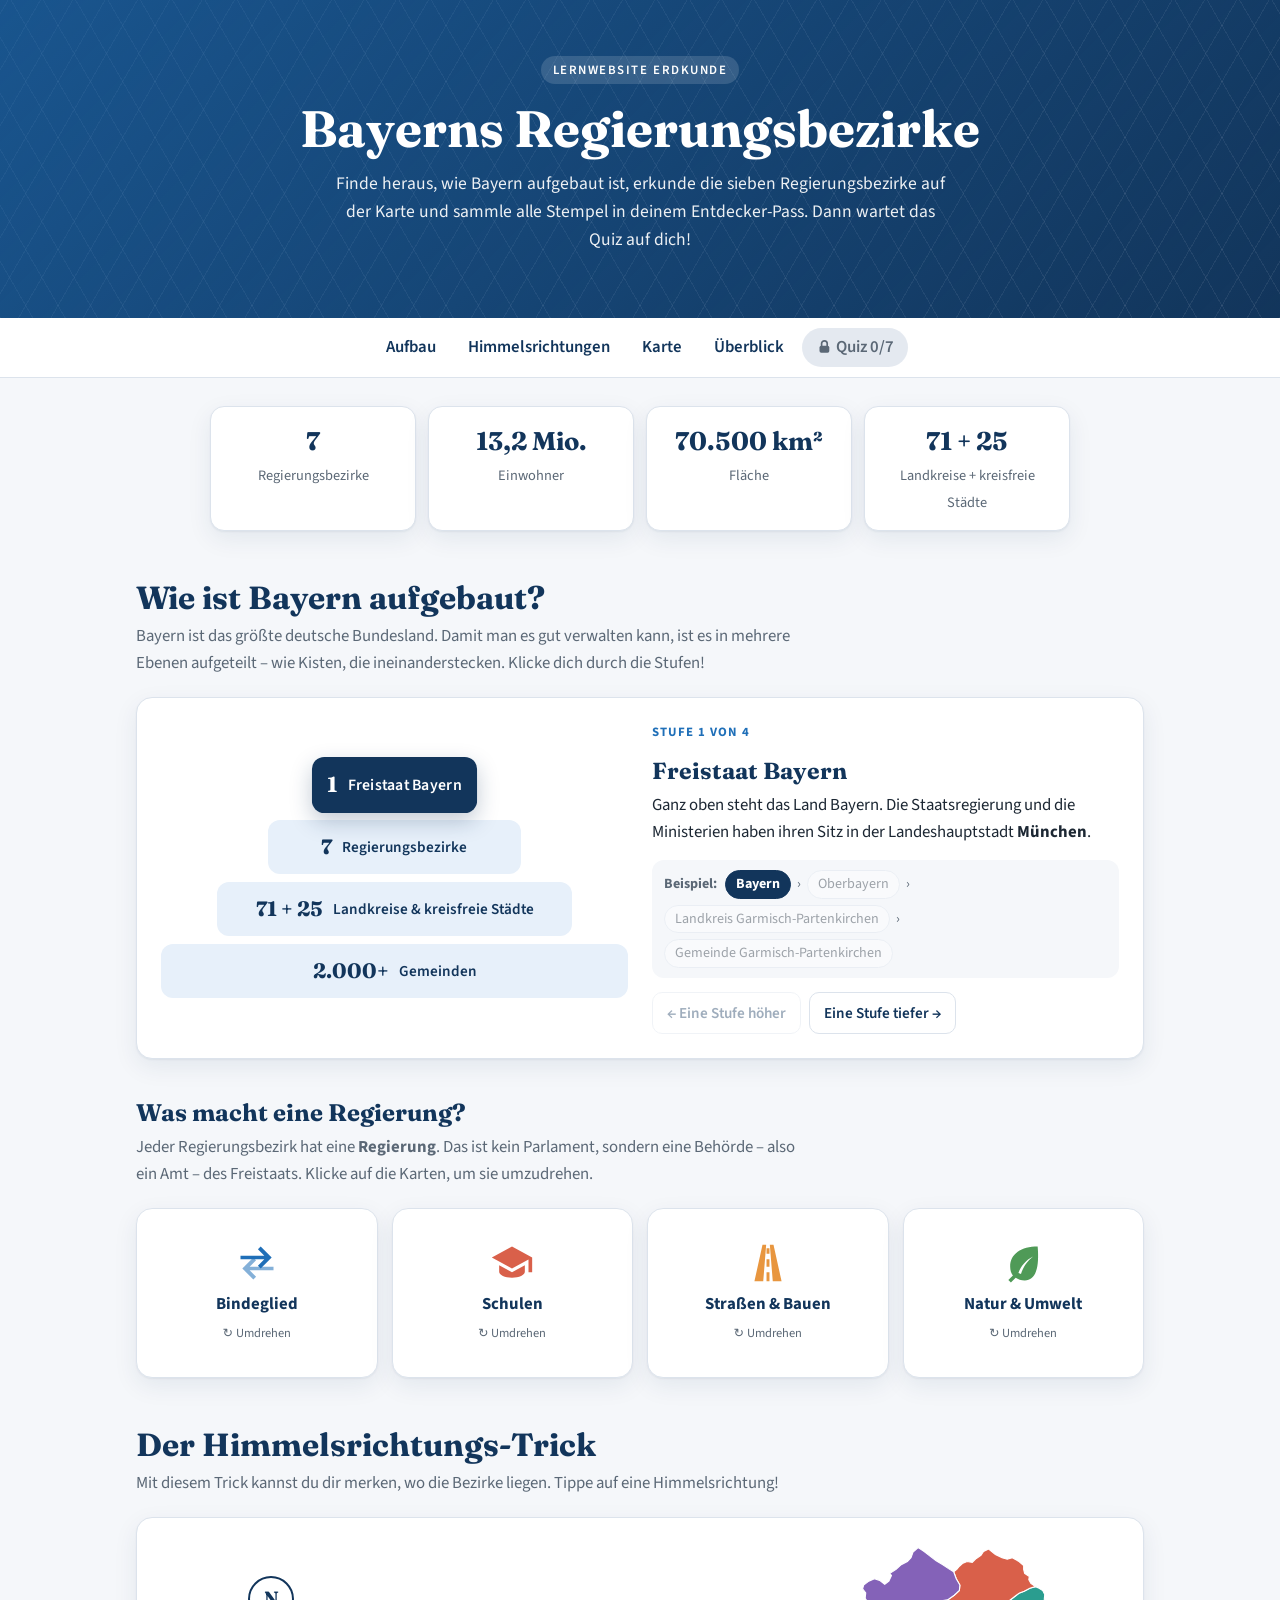
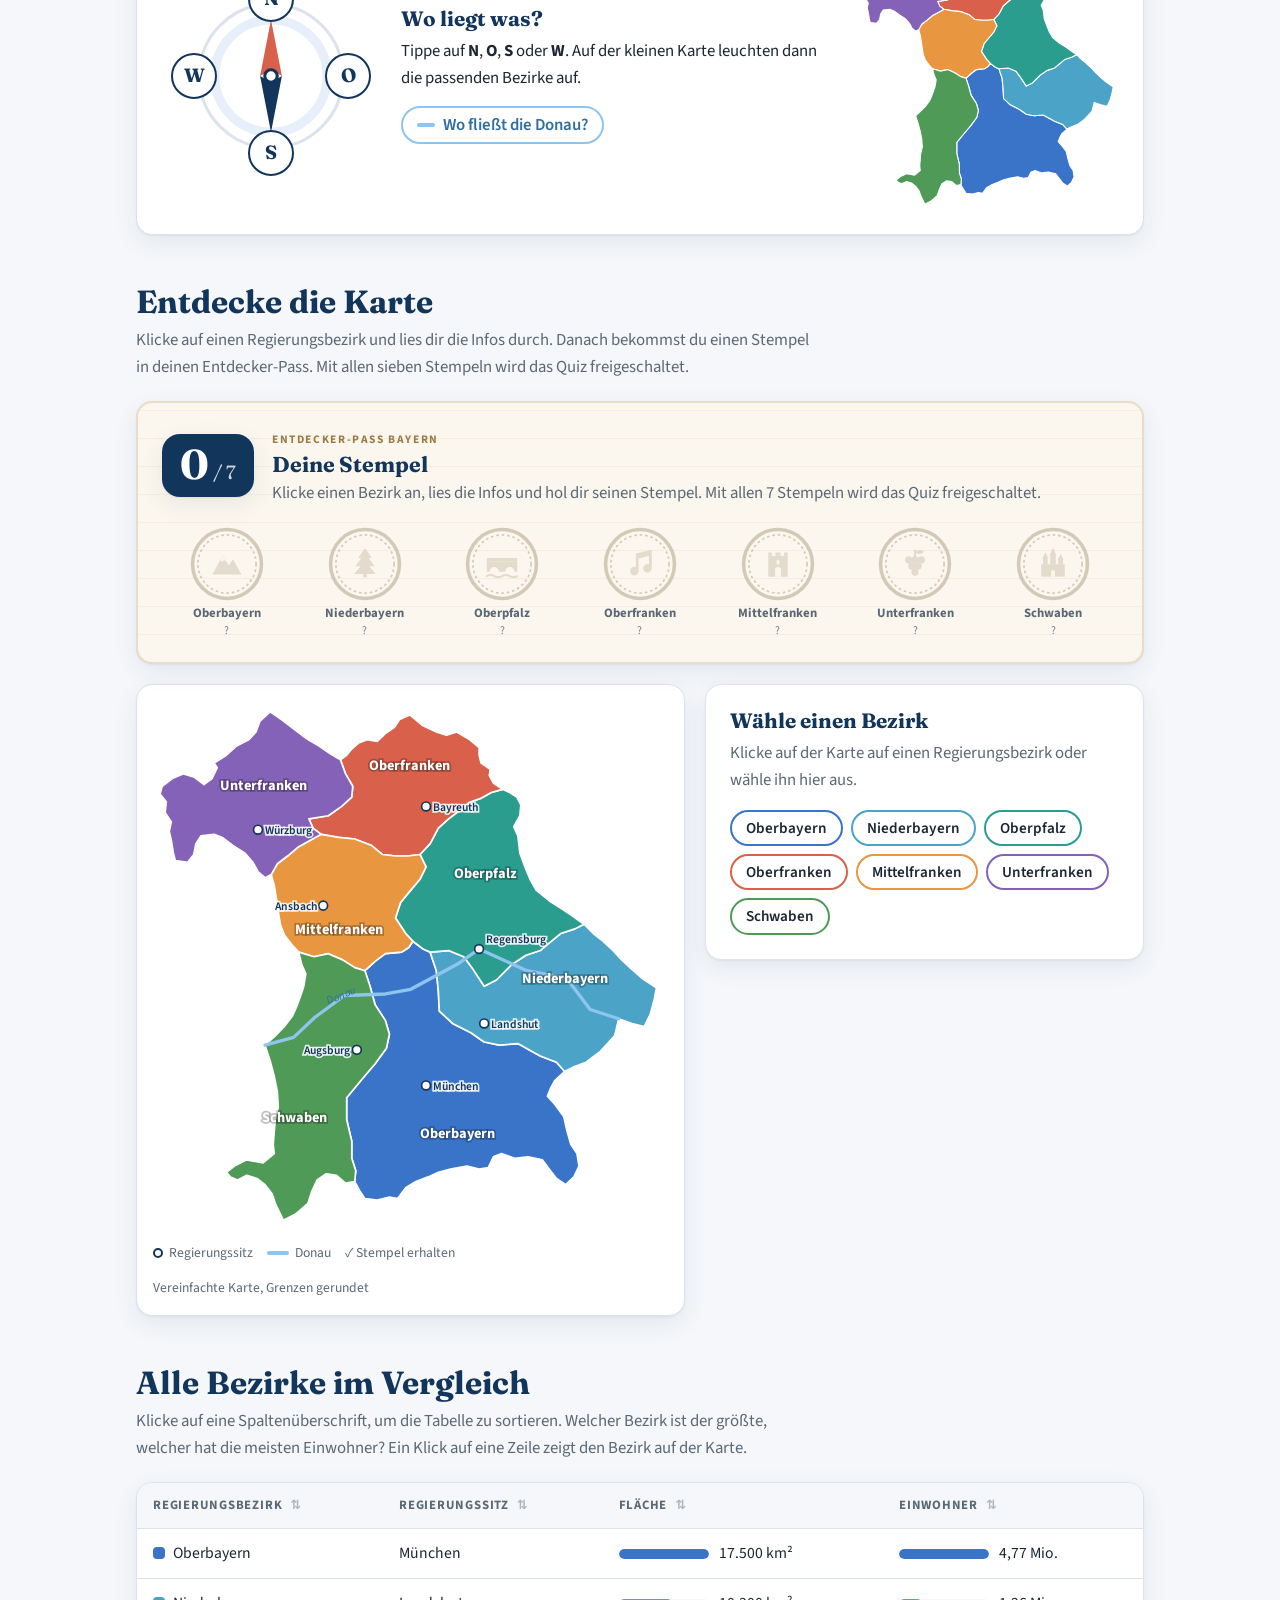
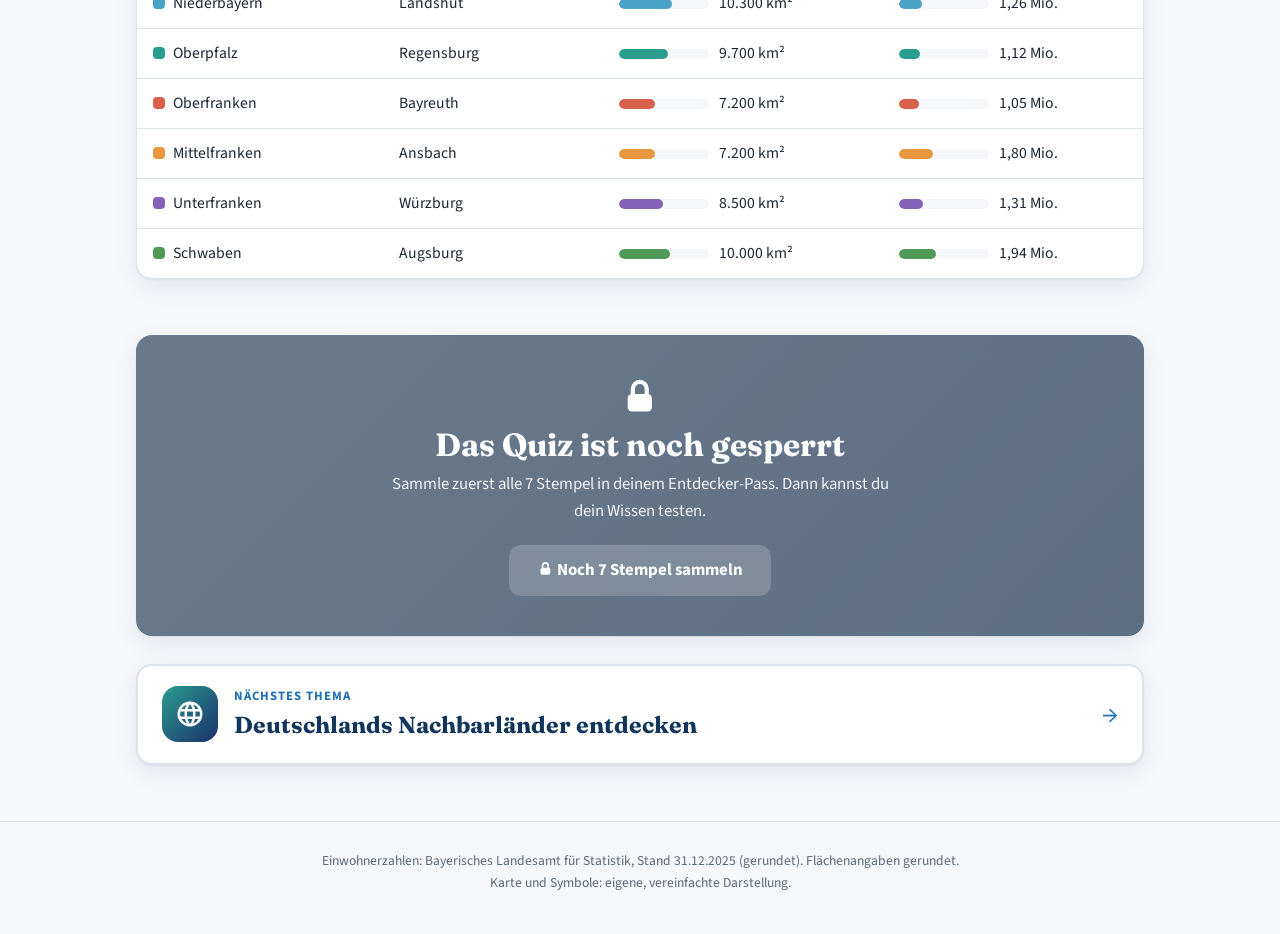
==== commit 9f74e976: "Add files via upload" ====
--- a/index.html
+++ b/index.html
@@ -225,6 +225,13 @@
     <p id="aufruf-text">Teste in 10 Fragen, was du dir über Bayerns Regierungsbezirke gemerkt hast.</p>
     <a class="knopf" id="aufruf-knopf" href="quiz.html">Zum Quiz &rarr;</a>
   </section>
+
+  <!-- 6. Anderes Thema -->
+  <a class="themen-wechsel" href="nachbarlaender.html">
+    <span class="themen-symbol" aria-hidden="true"><svg viewBox="0 0 24 24"><path d="M12 2a10 10 0 1 0 0 20 10 10 0 0 0 0-20zm6.9 6h-2.9a15.6 15.6 0 0 0-1.4-3.6A8 8 0 0 1 18.9 8zM12 4c.8 1.2 1.5 2.5 1.9 4h-3.8c.4-1.5 1.1-2.8 1.9-4zM4.3 14a8.2 8.2 0 0 1 0-4h3.4a16.5 16.5 0 0 0 0 4zm.8 2h2.9c.3 1.3.8 2.5 1.4 3.6A8 8 0 0 1 5.1 16zM8 8H5.1a8 8 0 0 1 4.3-3.6C8.8 5.5 8.3 6.7 8 8zm4 12c-.8-1.2-1.5-2.5-1.9-4h3.8c-.4 1.5-1.1 2.8-1.9 4zm2.3-6H9.7a14.7 14.7 0 0 1 0-4h4.6a14.7 14.7 0 0 1 0 4zm.3 5.6c.6-1.1 1.1-2.3 1.4-3.6h2.9a8 8 0 0 1-4.3 3.6zm1.7-5.6a16.5 16.5 0 0 0 0-4h3.4a8.2 8.2 0 0 1 0 4z"/></svg></span>
+    <span class="themen-text"><small>Nächstes Thema</small><strong>Deutschlands Nachbarländer entdecken</strong></span>
+    <span class="themen-pfeil" aria-hidden="true">&rarr;</span>
+  </a>
 
 </main>
 
--- a/style.css
+++ b/style.css
@@ -594,6 +594,68 @@
 .stufe-ueben .nadel { transform-origin: 80px 80px; animation: suchen 2.6s ease-in-out infinite; }
 @keyframes suchen { 0%, 100% { transform: rotate(-25deg); } 50% { transform: rotate(35deg); } }
 
+/* ---------- Nachbarländer-Seite ---------- */
+header.kopf-europa {
+  background-color: #1b2f6b;
+  background-image:
+    linear-gradient(135deg, rgba(42,157,143,.45), rgba(27,47,107,0)),
+    radial-gradient(circle at 50% 50%, rgba(255,215,80,.16) 0 2px, transparent 3px),
+    repeating-linear-gradient(60deg, rgba(255,255,255,.06) 0 1px, transparent 1px 28px),
+    repeating-linear-gradient(-60deg, rgba(255,255,255,.06) 0 1px, transparent 1px 28px);
+  background-size: auto, 34px 34px, auto, auto;
+}
+.meer { fill: #d8ecf9; }
+.andere { fill: #e6e6de; stroke: #fff; stroke-width: 1; }
+.land-de { fill: #3d5168; stroke: #fff; stroke-width: 1.2; }
+.land-de-name {
+  font-family: var(--titel); font-size: 17px; font-weight: 700; fill: #fff; text-anchor: middle;
+  letter-spacing: .02em; pointer-events: none;
+}
+.meer-name { font-size: 12px; font-style: italic; fill: #4a86b5; text-anchor: middle; pointer-events: none; letter-spacing: .08em; }
+.hinweislinie { stroke: #3d5168; stroke-width: 1.2; pointer-events: none; }
+.stadt-punkt.haupt-de { fill: #f2b51b; stroke: #fff; }
+.stadt-name.stadt-de { fill: #fff; stroke: rgba(0,0,0,.35); }
+.karte-europa svg { border-radius: 12px; }
+#europakarte .bezirk-name { font-size: 12.5px; }
+
+.minikarte .meer { fill: #e9f4fb; }
+.minikarte path.andere { fill: #ececE6; stroke: #fff; }
+.minikarte path.land-de { fill: #3d5168; }
+.minikarte.hat-auswahl path.fest, .minikarte.donau-an path.fest { opacity: 1; filter: none; animation: none; }
+.minikarte-europa text { font-size: 17px; }
+.stufen-karte { max-width: 300px; margin: 0 0 14px; }
+.stufen-karte .minikarte { max-width: 100%; border-radius: 12px; }
+
+.stempel-leiste.neun { grid-template-columns: repeat(9, 1fr); }
+@media (max-width: 760px) { .stempel-leiste.neun { grid-template-columns: repeat(5, 1fr); } }
+@media (max-width: 480px) { .stempel-leiste.neun { grid-template-columns: repeat(3, 1fr); } }
+
+.steckbrief { display: grid; grid-template-columns: repeat(2, 1fr); gap: 8px; margin-bottom: 16px; }
+.steckbrief .breit { grid-column: 1 / -1; }
+.steckbrief div { background: var(--hintergrund); border-radius: 10px; padding: 8px 10px; min-width: 0; }
+.steckbrief span { display: block; font-size: .72rem; font-weight: 700; text-transform: uppercase; letter-spacing: .05em; color: var(--grau); }
+.steckbrief strong { display: block; color: var(--navy); font-size: .95rem; line-height: 1.25; }
+.vergleich-zeile { grid-template-columns: 96px 1fr 104px; }
+
+/* Wechsel zum anderen Thema */
+.themen-wechsel {
+  display: flex; align-items: center; gap: 16px; margin-top: 28px; padding: 20px 24px;
+  border-radius: var(--radius); text-decoration: none; color: var(--text);
+  background: #fff; border: 2px solid var(--rand); box-shadow: var(--schatten);
+  transition: border-color .2s, transform .2s;
+}
+.themen-wechsel:hover { border-color: var(--blau); transform: translateY(-2px); }
+.themen-symbol {
+  flex: none; width: 56px; height: 56px; border-radius: 16px; display: grid; place-items: center;
+  background: linear-gradient(135deg, #2a9d8f, #1b2f6b);
+}
+.themen-symbol svg { width: 30px; height: 30px; fill: #fff; }
+.themen-text { flex: 1; }
+.themen-text small { display: block; font-size: .8rem; font-weight: 700; text-transform: uppercase; letter-spacing: .08em; color: var(--blau); }
+.themen-text strong { display: block; font-family: var(--titel); font-size: clamp(1.15rem, 3vw, 1.45rem); color: var(--navy); }
+.themen-pfeil { font-size: 1.6rem; color: var(--blau); transition: transform .2s; }
+.themen-wechsel:hover .themen-pfeil { transform: translateX(4px); }
+
 @media (prefers-reduced-motion: reduce) {
   *, *::before, *::after { transition: none !important; animation: none !important; scroll-behavior: auto !important; }
 }
